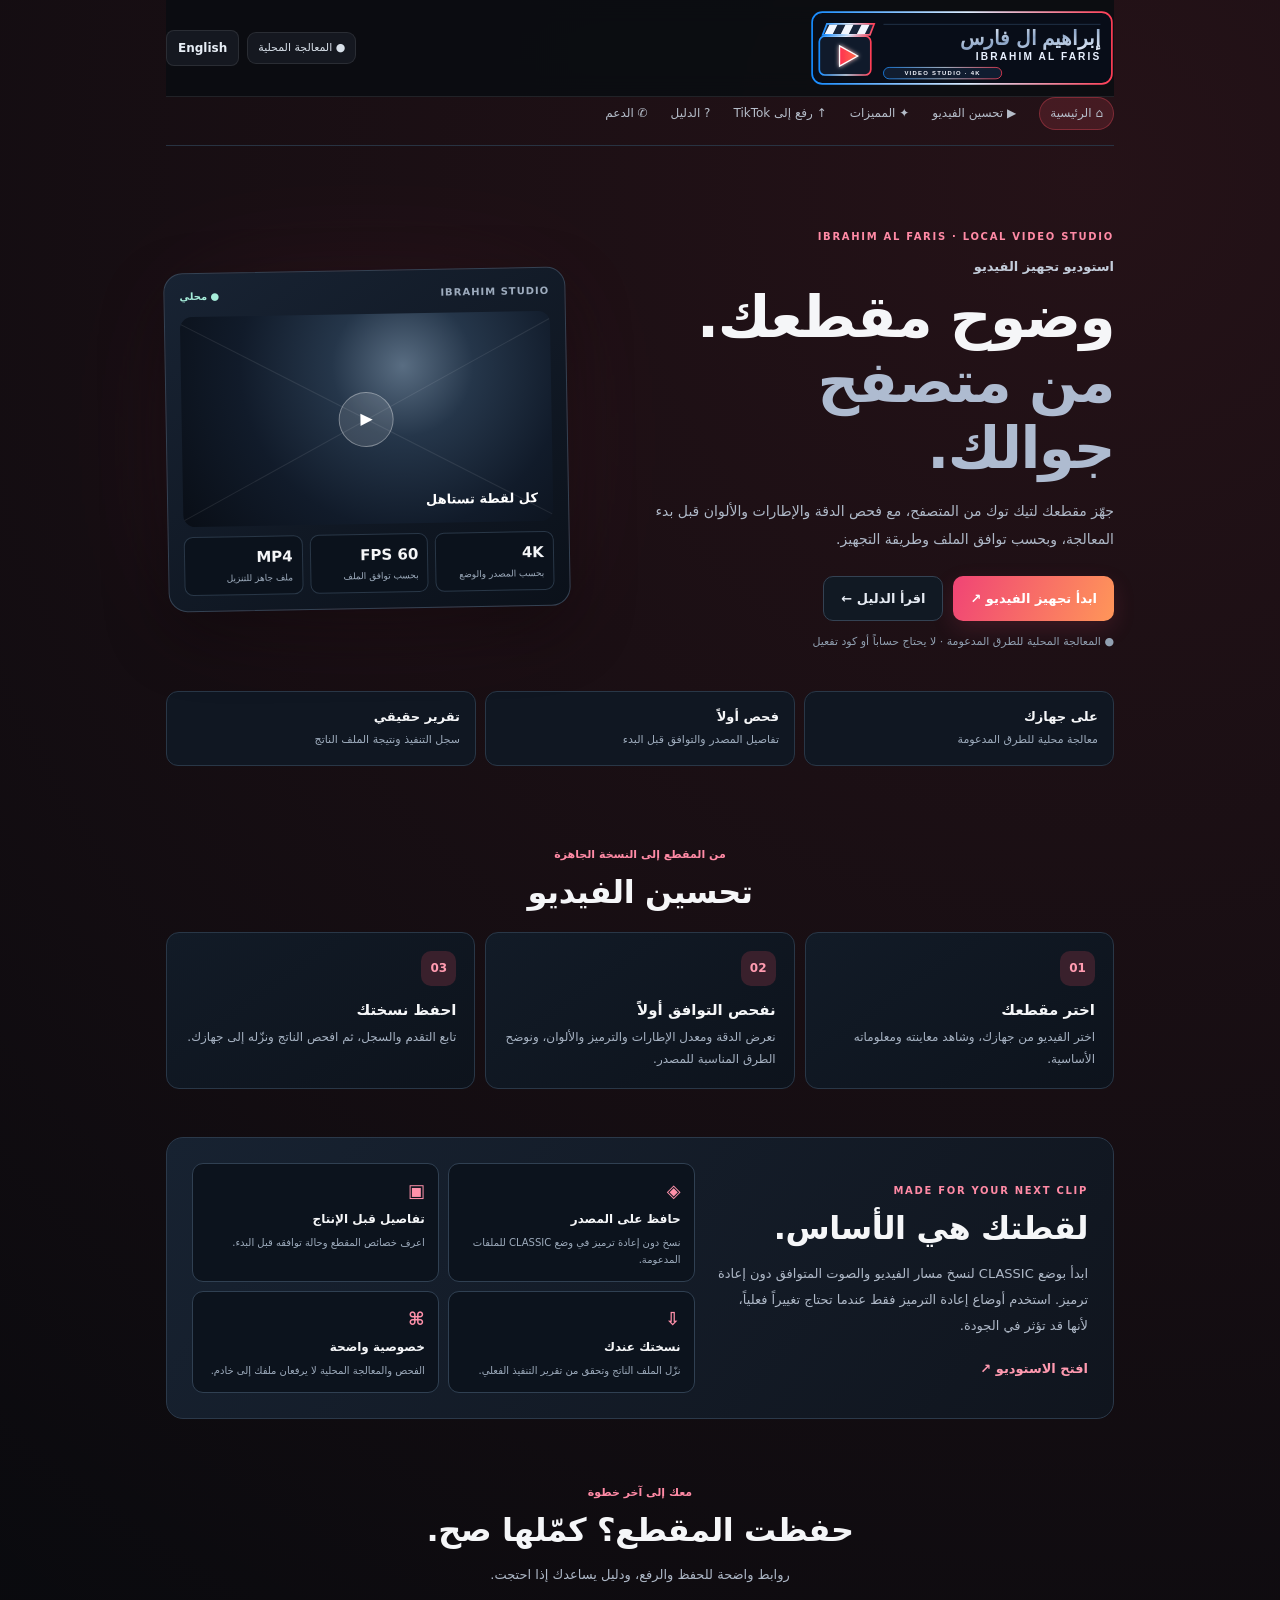
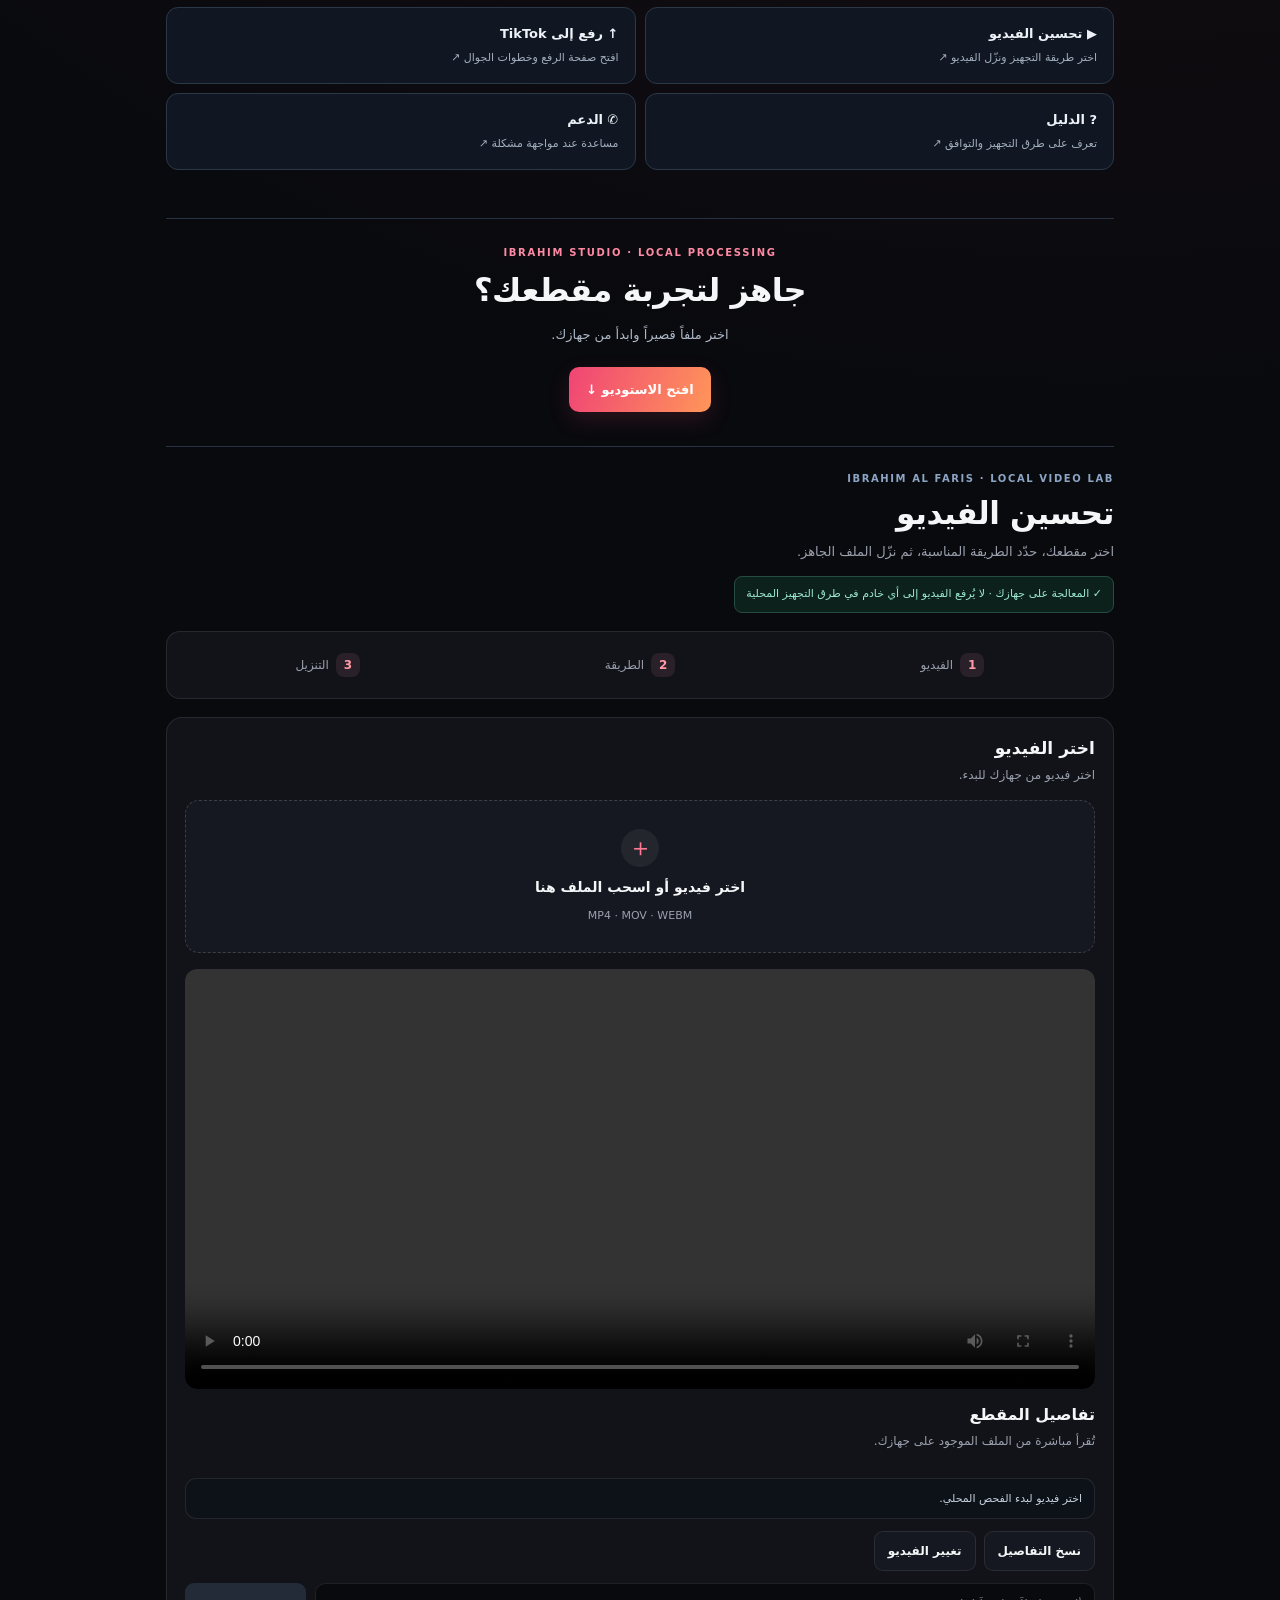
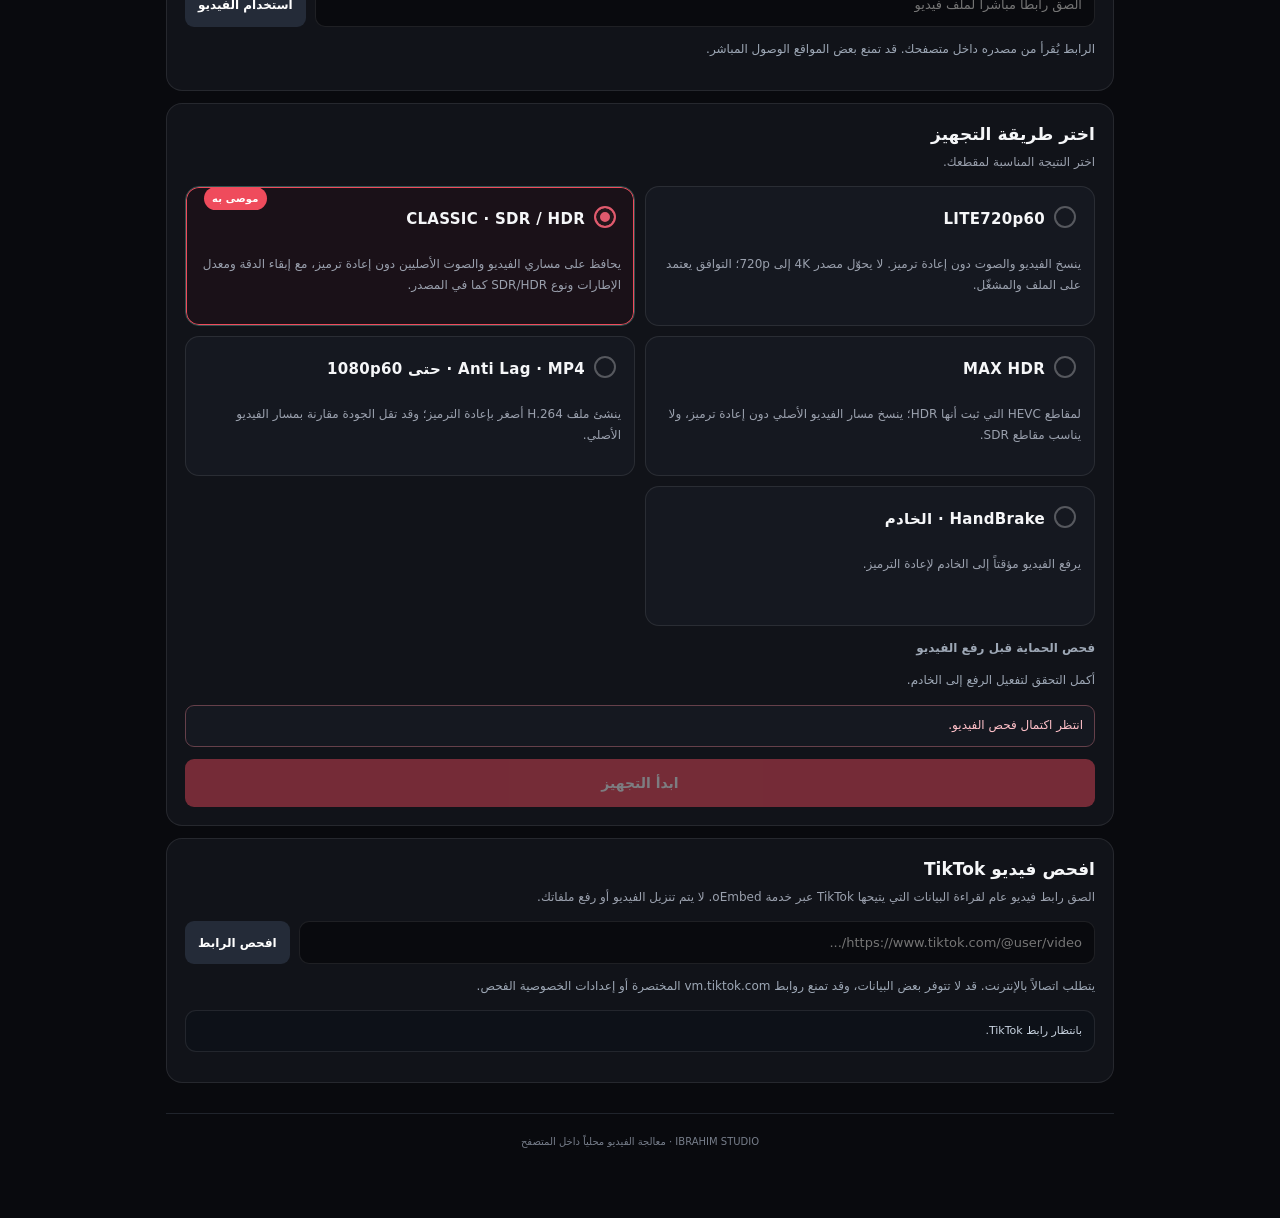
==== index.html @ 279c4f4a "Retry temporary HandBrake API disconnects" ====
<!doctype html>
<html lang="ar" dir="rtl">
<head>
<meta charset="utf-8"><meta name="viewport" content="width=device-width,initial-scale=1">
<meta name="theme-color" content="#080b12">
<link rel="manifest" href="./manifest.webmanifest">
<link rel="icon" type="image/svg+xml" href="./favicon.svg">
<title>IBRAHIM STUDIO — استوديو تجهيز الفيديو</title>
<style>
:root{color-scheme:dark;--bg:#08090d;--line:#20242c;--muted:#a0a4ae;--text:#f5f5f7;--radius:13px}
*{box-sizing:border-box}html{scroll-behavior:smooth;scroll-padding-top:15px}body{margin:0;background:var(--bg);color:var(--text);font-family:system-ui,-apple-system,"Segoe UI",Tahoma,Arial,sans-serif;min-height:100vh}
.wrap{max-width:1040px;margin:auto;padding:0 16px 56px}.top{display:flex;justify-content:space-between;align-items:center;gap:16px;padding:22px 0 17px;border-bottom:1px solid #20232a;margin-bottom:0}.brand{display:flex;align-items:center;gap:11px}.logo{width:39px;height:39px;border-radius:10px;background:linear-gradient(135deg,#ff3c68,#ff8b58);display:grid;place-items:center;color:white;font-weight:900;font-size:14px}.eyebrow{color:#ff708d;font-size:10px;letter-spacing:1.5px;font-weight:800}.brand h1{font-size:16px;margin:2px 0}.pill{border:1px solid #2a4944;background:#10201e;color:#9fe9d7;border-radius:999px;padding:7px 11px;font-size:11px}
nav{display:flex;gap:22px;align-items:center;overflow:auto;padding:14px 0 18px;white-space:nowrap;border-bottom:1px solid #171a20}nav a{color:#aeb2bb;text-decoration:none;font-size:12px}nav a:first-child{color:#ff7894}nav a:hover{color:#fff}
h2{font-size:clamp(25px,5vw,33px);margin:22px 0 7px}.intro{color:var(--muted);margin:0 0 18px;line-height:1.9;font-size:13px}.steps{display:grid;grid-template-columns:repeat(3,1fr);gap:8px;margin:18px 0 20px}.step{background:#101116;border:1px solid #242730;border-radius:9px;padding:11px;color:#c7c8ce;font-size:12px}.step b{display:inline-grid;place-items:center;width:22px;height:22px;border-radius:50%;background:#321b24;color:#ff8ba4;margin-left:7px}
.card{background:#101116;border:1px solid #242730;border-radius:var(--radius);padding:20px;margin:13px 0;box-shadow:0 9px 28px #0002}.card h3{font-size:18px;margin:0 0 7px}.sub{color:var(--muted);font-size:12px;line-height:1.9;margin:0 0 16px}
.drop{border:1px dashed #535866;border-radius:11px;padding:28px 14px;text-align:center;background:#0b0c11;cursor:pointer;transition:.2s}.drop:hover,.drop.drag{border-color:#ff6f91;background:#171016}.uploadIcon{font-size:28px;color:#ff7894}.drop strong{display:block;margin:8px}.drop small{color:var(--muted)}input[type=file]{display:none}
.urlrow{display:flex;gap:9px;margin-top:13px}.urlrow input,.field{min-width:0;flex:1;background:#090a0e;border:1px solid #30333c;border-radius:9px;padding:12px;color:white;font:inherit;outline:none}.urlrow input:focus,.field:focus{border-color:#ff7894}
button{font:inherit;cursor:pointer;border:0;border-radius:9px;padding:11px 16px;background:#252832;color:#fff;font-weight:700;transition:.15s}button:hover{filter:brightness(1.15)}button:disabled{opacity:.45;cursor:not-allowed}.primary{background:linear-gradient(110deg,#f43e70,#ff875c);color:#fff}.quiet{background:#1a1d25;border:1px solid #30333c}.danger{background:#49252e}.note{color:var(--muted);font-size:11px;margin-top:11px;line-height:1.8}
.preview{display:grid;grid-template-columns:minmax(0,1.1fr) minmax(0,.9fr);gap:16px;align-items:start;margin-top:17px}video{width:100%;max-height:370px;background:#030609;border-radius:10px;object-fit:contain}.meta{display:grid;grid-template-columns:1fr 1fr;gap:8px}.metric{background:#0a0b10;border:1px solid #252832;border-radius:9px;padding:10px}.metric span{display:block;color:var(--muted);font-size:10px}.metric b{display:block;font-size:13px;margin-top:5px;overflow-wrap:anywhere}
.modes{display:grid;grid-template-columns:1fr 1fr;gap:9px}.mode{position:relative;border:1px solid #292c35;border-radius:10px;padding:14px;background:#0b0c11;cursor:pointer;min-height:125px}.mode:has(input:checked){border-color:#f65b7f;background:#1b1118;box-shadow:inset 0 0 0 1px #f65b7f}.mode input{accent-color:#ff6687}.mode strong{display:block;margin:8px 0;font-size:14px}.mode small{color:#a6a8b1;line-height:1.8;display:block;font-size:11px}.tag{display:inline-block;color:#ff9cb1;background:#351923;border-radius:5px;padding:3px 7px;font-size:10px}
.actions{display:flex;gap:9px;flex-wrap:wrap;margin-top:16px}.progress{height:8px;border-radius:99px;background:#282b34;overflow:hidden;margin:13px 0}.bar{height:100%;width:0;background:linear-gradient(90deg,#f34e76,#ff9b54);transition:width .2s}.status{color:var(--muted);font-size:12px;line-height:1.8}.hidden{display:none!important}
.coverBox{display:grid;grid-template-columns:1fr 1fr;gap:14px;align-items:center}.coverBox canvas{width:100%;border-radius:10px;background:#05080d}.range{width:100%;accent-color:#ff7894}
.guide{display:grid;grid-template-columns:1fr 1fr;gap:9px}.guide article{background:#0b0c11;border:1px solid #252832;border-radius:9px;padding:13px}.guide b{display:block;margin-bottom:7px;font-size:13px}.guide p{color:var(--muted);font-size:11px;line-height:1.8;margin:0}
footer{text-align:center;color:#727680;font-size:11px;margin-top:27px;padding:18px 0;border-top:1px solid #20232a}
@media(max-width:680px){.wrap{padding:0 11px 40px}.top{padding-top:14px}.card{padding:15px}.preview{grid-template-columns:1fr}.modes{grid-template-columns:1fr}.urlrow{flex-direction:column}.coverBox,.guide{grid-template-columns:1fr}.steps{gap:6px}.step{padding:9px 5px;font-size:10px;text-align:center}.step b{margin:0 0 5px}.pill{font-size:10px;padding:7px 9px}nav{gap:18px}}
*{box-sizing:border-box}html{scroll-behavior:smooth}body{margin:0;background:var(--bg);color:var(--text);font-family:system-ui,-apple-system,"Segoe UI",Tahoma,Arial,sans-serif;min-height:100vh}
.wrap{max-width:1120px;margin:auto;padding:0 18px 60px}.top{display:flex;justify-content:space-between;align-items:center;gap:16px;padding:20px 0 14px;border-bottom:1px solid #20242c;margin-bottom:18px}.brand{display:flex;align-items:center;gap:11px}.logo{width:42px;height:42px;border-radius:12px;background:linear-gradient(135deg,#ff4772,#ff9b54);display:grid;place-items:center;color:white;font-weight:900;font-size:17px}.eyebrow{color:#ff7894;font-size:10px;letter-spacing:1.7px;font-weight:800}.brand h1{font-size:17px;margin:2px 0}.pill{border:1px solid #31514f;background:#102321;color:#a5f4e8;border-radius:999px;padding:8px 12px;font-size:12px}
nav{display:flex;gap:19px;align-items:center;overflow:auto;padding:0 0 18px;white-space:nowrap}nav a{color:#b2b8c3;text-decoration:none;font-size:12px}nav a:first-child{color:#ff7995}nav a:hover{color:#fff}
h2{font-size:clamp(26px,5vw,36px);margin:0 0 8px}.intro{color:var(--muted);margin:0 0 22px;line-height:1.85;font-size:14px}.steps{display:grid;grid-template-columns:repeat(3,1fr);gap:9px;margin:20px 0}.step{background:#10141b;border:1px solid var(--line);border-radius:12px;padding:12px;color:#c3c8d1;font-size:13px}.step b{display:inline-grid;place-items:center;width:23px;height:23px;border-radius:7px;background:#47202e;color:#ff8ba4;margin-left:7px}
.card{background:linear-gradient(155deg,#121720,#0d1118);border:1px solid #252c38;border-radius:var(--radius);padding:22px;margin:14px 0;box-shadow:0 12px 35px #0003}.card h3{font-size:19px;margin:0 0 7px}.sub{color:var(--muted);font-size:13px;line-height:1.8;margin:0 0 17px}
.drop{border:1.5px dashed #495365;border-radius:14px;padding:30px 16px;text-align:center;background:#0a0e14;cursor:pointer;transition:.2s}.drop:hover,.drop.drag{border-color:#ff6f91;background:#1c1119}.uploadIcon{font-size:30px;color:#ff7894}.drop strong{display:block;margin:8px}.drop small{color:var(--muted)}input[type=file]{display:none}
.urlrow{display:flex;gap:9px;margin-top:14px}.urlrow input,.field{min-width:0;flex:1;background:#080b10;border:1px solid #303744;border-radius:11px;padding:13px;color:white;font:inherit;outline:none}.urlrow input:focus,.field:focus{border-color:#ff7894}
button{font:inherit;cursor:pointer;border:0;border-radius:11px;padding:12px 17px;background:#242b38;color:#fff;font-weight:700;transition:.15s}button:hover{filter:brightness(1.15)}button:disabled{opacity:.45;cursor:not-allowed}.primary{background:linear-gradient(110deg,#fa4773,#ff9659);color:#fff}.quiet{background:#1a202b;border:1px solid #303846}.danger{background:#49252e}.note{color:var(--muted);font-size:12px;margin-top:12px;line-height:1.8}
.preview{display:grid;grid-template-columns:minmax(0,1.1fr) minmax(0,.9fr);gap:17px;align-items:start;margin-top:18px}video{width:100%;max-height:380px;background:#030609;border-radius:12px;object-fit:contain}.meta{display:grid;grid-template-columns:1fr 1fr;gap:9px}.metric{background:#0a0e14;border:1px solid #252d39;border-radius:11px;padding:11px}.metric span{display:block;color:var(--muted);font-size:11px}.metric b{display:block;font-size:14px;margin-top:5px;overflow-wrap:anywhere}
.modes{display:grid;grid-template-columns:1fr 1fr;gap:10px}.mode{position:relative;border:1px solid #2b323e;border-radius:13px;padding:16px;background:#0b0f15;cursor:pointer;min-height:132px}.mode:has(input:checked){border-color:#ff6687;background:#20131b;box-shadow:inset 0 0 0 1px #ff6687}.mode input{accent-color:#ff6687}.mode strong{display:block;margin:8px 0}.mode small{color:var(--muted);line-height:1.7;display:block}.tag{display:inline-block;color:#ff9cb1;background:#3b1c29;border-radius:6px;padding:3px 7px;font-size:10px}
.actions{display:flex;gap:10px;flex-wrap:wrap;margin-top:18px}.progress{height:9px;border-radius:99px;background:#252b36;overflow:hidden;margin:14px 0}.bar{height:100%;width:0;background:linear-gradient(90deg,#f34e76,#ff9b54);transition:width .2s}.status{color:var(--muted);font-size:13px;line-height:1.7}.hidden{display:none!important}
.processIssue{margin-top:12px;padding:12px;border:1px solid #65404a;border-radius:10px;background:#171016;color:#ffd7df;font-size:12px;line-height:1.8}.processIssue.cancelled{border-color:#455365;background:#101722;color:#d4deeb}.processIssue pre{direction:ltr;text-align:left;white-space:pre-wrap;overflow-wrap:anywhere;max-height:260px;overflow:auto;background:#080b10;color:#d7e0ec;border:1px solid #303744;border-radius:8px;padding:10px;font:11px/1.6 ui-monospace,monospace}
.coverBox{display:grid;grid-template-columns:1fr 1fr;gap:15px;align-items:center}.coverBox canvas{width:100%;border-radius:12px;background:#05080d}.range{width:100%;accent-color:#ff7894}
.guide{display:grid;grid-template-columns:1fr 1fr;gap:10px}.guide article{background:#0b0f15;border:1px solid #252d39;border-radius:12px;padding:14px}.guide b{display:block;margin-bottom:7px}.guide p{color:var(--muted);font-size:12px;line-height:1.7;margin:0}
footer{text-align:center;color:#687180;font-size:12px;margin-top:30px}
@media(max-width:680px){.wrap{padding:0 12px 42px}.top{padding-top:15px}.card{padding:17px}.preview{grid-template-columns:1fr}.modes{grid-template-columns:1fr}.urlrow{flex-direction:column}.coverBox,.guide{grid-template-columns:1fr}.steps{gap:6px}.step{padding:9px 6px;font-size:11px;text-align:center}.step b{margin:0 0 5px}.pill{font-size:10px;padding:7px 9px}}


/* تقرير فحص الملف الحقيقي */
.scanState{margin:12px 0;padding:11px 13px;border:1px solid #2b3543;border-radius:10px;background:#0b1119;color:#c7d2df;font-size:12px;line-height:1.8}
#tiktokInspectResult .tiktokPreview{grid-column:1/-1;display:flex;gap:12px;align-items:flex-start}#tiktokInspectResult img{width:112px;max-width:32%;border-radius:9px;object-fit:cover}#tiktokInspectResult a{color:#ff9bb2;overflow-wrap:anywhere}
.scanSummary{display:grid;grid-template-columns:repeat(2,minmax(0,1fr));gap:8px;margin:12px 0}
.scanChip{background:#0a0e14;border:1px solid #27303c;border-radius:10px;padding:10px;min-width:0}
.scanChip span{display:block;color:var(--muted);font-size:10px}.scanChip b{display:block;margin-top:4px;font-size:13px;overflow-wrap:anywhere}
.scanReport{margin-top:12px;border-top:1px solid #252d39;padding-top:10px}
.scanReport details{background:#0b0f15;border:1px solid #252d39;border-radius:10px;margin:8px 0;overflow:hidden}
.scanReport summary{padding:12px;cursor:pointer;font-size:13px;font-weight:750;list-style:none}
.scanReport summary::-webkit-details-marker{display:none}.scanReport summary:after{content:"＋";float:left;color:#ff8ba4}.scanReport details[open] summary:after{content:"−"}
.scanGrid{display:grid;grid-template-columns:1fr 1fr;gap:7px;padding:0 10px 10px}
.scanItem{background:#111722;border-radius:7px;padding:8px;min-width:0}
.scanItem span{display:block;color:#9da8b7;font-size:10px}.scanItem b{display:block;font-size:12px;margin-top:4px;overflow-wrap:anywhere}
.scanTrack{margin:8px 10px 10px;padding:10px;border:1px solid #293342;border-radius:8px}
.modeHint{margin-top:12px;padding:10px 12px;border-radius:9px;background:#111722;color:#c7d2df;font-size:12px;line-height:1.8}
@media(max-width:600px){.scanGrid{grid-template-columns:1fr 1fr}.scanSummary{grid-template-columns:1fr 1fr}}


.deviceReport{margin:14px 0;background:#0c1119;border:1px solid #293342;border-radius:12px;padding:14px}
.deviceReport h3{font-size:15px;margin:0 0 5px}.deviceReport .sub{margin-bottom:12px}
.deviceRows{display:grid;grid-template-columns:1fr 1fr;gap:8px}
.deviceRow{background:#111925;border:1px solid #263242;border-radius:9px;padding:10px;min-width:0}
.deviceRow span{display:block;color:#9da8b7;font-size:10px}.deviceRow b{display:block;margin-top:5px;font-size:12px;overflow-wrap:anywhere}
.deviceStatus{font-size:12px;line-height:1.8;margin:10px 0;color:#cbd5e1}
.deviceActions{display:flex;gap:8px;flex-wrap:wrap;margin-top:10px}
@media(max-width:600px){.deviceRows{grid-template-columns:1fr 1fr}}

/* واجهة مبسطة على نمط Wudooh */
#guide,#support{display:none!important}
#videoInfo{display:block!important;margin-top:16px}.videoDetails{display:grid;grid-template-columns:1fr 1fr;gap:9px;margin-top:13px}.videoDetails .metric{min-width:0}.videoActions{display:flex;gap:9px;flex-wrap:wrap;margin-top:12px}.fileName{overflow-wrap:anywhere}
@media(max-width:600px){.videoDetails{grid-template-columns:1fr 1fr}}
.wrap{max-width:850px}.top{margin-bottom:12px}.steps{margin:14px 0 18px}.card{padding:18px;margin:12px 0}.mode{min-height:105px;padding:13px}.modes{grid-template-columns:1fr 1fr}.intro{margin-bottom:14px}.drop{padding:26px 12px}.actions{margin-top:14px}
@media(max-width:600px){.modes{grid-template-columns:1fr}.mode{min-height:unset}}

/* تحسينات واجهة الجوال فقط — دون تغيير مسار المعالجة */
.deviceKeyIndicators{display:grid;grid-template-columns:repeat(3,minmax(0,1fr));gap:8px;margin:10px 0 2px}.deviceKey{min-width:0;padding:10px;border:1px solid #293746;border-radius:10px;background:#111925}.deviceKey span{display:block;color:#9da8b7;font-size:11px}.deviceKey b{display:block;margin-top:5px;font-size:12px;overflow-wrap:anywhere}.deviceKey .good{color:#9fe9d7}.deviceKey .warn{color:#ffc0c8}.deviceDetails{margin-top:10px;border-top:1px solid #293342;padding-top:9px}.deviceDetails summary{color:#cbd5e1;font-size:12px;cursor:pointer;padding:5px 0}.deviceDetails[open] summary{margin-bottom:9px}.deviceDetails .deviceRows{margin-top:8px}.steps{margin:10px 0 12px;gap:7px}.step{padding:8px 7px;font-size:12px}.card{padding:15px;margin:10px 0}.card h3{margin-top:0;margin-bottom:7px;font-size:16px}.card .sub{margin-top:0;margin-bottom:12px}.drop{padding:25px 14px;min-height:126px;display:flex;flex-direction:column;align-items:center;justify-content:center;gap:6px}.drop strong{font-size:14px}.drop small{font-size:11px;color:#9da8b7}.preview{display:block;width:100%;max-height: min(56vh,440px);object-fit:contain;background:#05070b;border-radius:12px;margin:10px auto}.videoDetails{gap:7px!important;margin-top:10px!important}.videoDetails .metric{padding:9px!important}.mode{padding:13px!important;border-radius:12px}.mode strong{display:block;line-height:1.5}.mode small{display:block;line-height:1.65;margin-top:5px}.actions{gap:8px;margin-top:13px}.actions button{min-height:44px}.progress{height:10px;margin:12px 0}.status{font-size:13px;line-height:1.7}.processIssue{margin-top:12px}.processIssue pre{max-height:220px;overflow:auto;white-space:pre-wrap;overflow-wrap:anywhere;word-break:break-word;font-size:11px;line-height:1.55}.deviceStatus{margin:8px 0 10px}@media(max-width:600px){.wrap{padding-left:12px;padding-right:12px}.steps{margin:8px 0 10px}.step{font-size:11px;padding:7px 5px}.card{padding:14px;margin:9px 0}.deviceKeyIndicators{gap:6px}.deviceKey{padding:8px 7px}.deviceKey span{font-size:10px}.deviceKey b{font-size:11px}.deviceRows{grid-template-columns:1fr 1fr;gap:7px}.deviceRow{padding:8px}.drop{min-height:116px;padding:21px 10px}.videoDetails{grid-template-columns:1fr 1fr;gap:7px!important}.videoActions button,.deviceActions button{flex:1 1 auto;min-height:42px}.actions{display:flex}.actions #start{flex:1 1 100%}.actions #cancel{flex:1 1 100%}.modes{gap:9px}.mode{min-height:unset}.processIssue{padding:11px}.processIssue .actions button{width:100%}}@media(min-width:601px){.deviceKeyIndicators{max-width:620px}}

/* UI-only refinement — no processing, FFmpeg, codec, engine, or report logic changes */
:root{
 --ui-surface:#101720;--ui-surface-2:#0b1119;--ui-border:#283443;
 --ui-accent:#ff6687;--ui-accent-soft:#351b28;--ui-muted:#a8b3c2;
}
body{background:radial-gradient(ellipse at 50% -18%,#172231 0, #080c12 48%,#07090e 100%);line-height:1.55}
.wrap{max-width:900px;padding-left:clamp(12px,3vw,22px);padding-right:clamp(12px,3vw,22px)}
.top{padding:17px 0 15px;border-color:#26303c}
.logo{box-shadow:0 5px 18px #ff477226}
.brandLogo{display:block;width:min(360px,48vw);height:auto;max-height:76px;object-fit:contain;object-position:right center}
.srOnly{position:absolute;width:1px;height:1px;padding:0;margin:-1px;overflow:hidden;clip:rect(0,0,0,0);white-space:nowrap;border:0}
.brand h1{letter-spacing:.1px}
.pill{white-space:nowrap}
h2{letter-spacing:-.5px;line-height:1.2;margin-top:18px}
.intro{max-width:650px;color:#b0bac8}
.steps{gap:10px}
.step{border-radius:12px;background:linear-gradient(145deg,#141d29,#0e141d);border-color:#2b3746;display:flex;align-items:center;min-height:48px}
.step b{flex:0 0 24px;margin-left:9px}
.card{background:linear-gradient(155deg,rgba(19,28,40,.97),rgba(11,16,24,.98));border-color:#293646;border-radius:15px;padding:clamp(15px,2.5vw,21px);box-shadow:0 12px 34px #0003}
.card h3{font-size:17px;letter-spacing:.05px}
.card .sub{color:var(--ui-muted)}
.drop{border-color:#526174;background:linear-gradient(145deg,#0c131d,#0a0e15);border-radius:13px}
.drop:hover,.drop.drag{border-color:var(--ui-accent);box-shadow:0 0 0 3px #ff668718}
.videoDetails .metric,.metric{background:#0b121b;border-color:#2a3645;border-radius:10px}
.videoDetails .metric b{font-size:13px}
.mode{background:linear-gradient(150deg,#0d141e,#0a0f16);border-color:#2b3746;border-radius:13px;transition:border-color .16s,background .16s,transform .16s}
.mode:hover{border-color:#596b80}
.mode:has(input:checked){background:linear-gradient(145deg,#241521,#15121a);border-color:#ff6687;box-shadow:inset 0 0 0 1px #ff6687,0 8px 22px #ff668710}
.mode strong{font-size:14px}
.mode small{color:#aeb9c8}
.tag{font-weight:750;letter-spacing:.15px}
button{border-radius:10px;min-height:42px}
.primary{box-shadow:0 6px 18px #f34e7626}
.quiet{border-color:#344253}
.actions{align-items:center}
.progress{height:10px;background:#252f3d;border:1px solid #303b49}
.bar{background:linear-gradient(90deg,#f34e76,#ff9b54)}
.status{padding:2px 1px;color:#c5d0de}
.scanState{background:#0d1621;border-color:#2d3c4d;border-radius:11px}
.scanChip,.scanItem,.deviceRow,.deviceKey{background:#0d1520;border-color:#2a3747;border-radius:10px}
.scanChip b,.scanItem b,.deviceRow b{line-height:1.55}
.scanReport details,.deviceDetails{border-color:#2b3949;border-radius:11px}
.scanReport summary,.deviceDetails summary{padding:13px;color:#e2e8f0}
.processIssue{border-radius:12px;padding:14px}
.processIssue pre{max-height:300px;border-color:#344254;border-radius:10px}
#result{border-color:#3b4657}
#result h4{margin:18px 0 10px;font-size:14px}
#engineReport{gap:9px}
#result .actions{margin-top:16px}
#download{display:inline-flex;text-decoration:none}
footer{padding:18px 0;color:#778394}
:focus-visible{outline:2px solid #ff8aa4;outline-offset:3px}
@media(max-width:600px){
 .wrap{padding-left:11px;padding-right:11px}
 .top{gap:9px}
 .brand{gap:9px}
 .brand h1{font-size:15px}
 .logo{width:39px;height:39px}
 .steps{gap:6px}
 .step{justify-content:center;min-height:47px;font-size:11px}
 .step b{margin-left:0}
 .card{border-radius:13px;padding:14px}
 .modes{grid-template-columns:1fr}
 .mode{padding:13px!important}
 .videoDetails{gap:7px!important}
 .videoDetails .metric{padding:9px!important}
 .deviceKeyIndicators{gap:6px}
 .deviceKey{padding:9px 7px}
 #engineReport{grid-template-columns:1fr 1fr}
 .processIssue pre{max-height:240px}
}
@media(min-width:601px){
 .modes{grid-template-columns:1fr 1fr}
 #engineReport{grid-template-columns:repeat(2,minmax(0,1fr))}
}


/* واجهة مبسطة ومنظمة — تغييرات عرض فقط */
:root{
  --bg:#090b10;
  --line:#252b36;
  --muted:#9da7b5;
  --text:#f4f6fa;
  --radius:14px;
}
body{background:radial-gradient(ellipse at 50% -18%,#1b2432 0%,#090b10 55%);color:var(--text)}
.wrap{max-width:780px;padding:0 16px 48px}
.top{padding:17px 0 13px;margin-bottom:16px;border-bottom:1px solid #252b36}
.logo{width:40px;height:40px;border-radius:12px}
.brand h1{font-size:16px;font-weight:750}
.pill{font-size:11px;padding:7px 10px}
h2{font-size:clamp(25px,5vw,32px);margin:2px 0 6px;letter-spacing:-.4px}
.intro{font-size:13px;margin-bottom:14px;color:#aeb7c4}
.steps{display:flex;gap:7px;margin:12px 0 15px}
.step{flex:1;text-align:center;border-radius:9px;padding:8px 7px;background:#111722;border-color:#252e3b;font-size:11px;color:#d0d7e2}
.step b{width:20px;height:20px;border-radius:7px;background:#38202b;color:#ff9bb0;margin-left:5px}
.card{margin:10px 0;padding:17px;background:#10151e;border:1px solid #252e3b;border-radius:14px;box-shadow:0 8px 24px #0002}
.card h3{font-size:16px;margin-bottom:6px}
.sub{font-size:12px;line-height:1.75;margin-bottom:12px;color:#a5afbd}
.drop{min-height:132px;padding:24px 14px;border:1.5px dashed #566276;border-radius:12px;background:#0b1018}
.drop:hover,.drop.drag{border-color:#ff7894;background:#17131b}
.uploadIcon{font-size:27px}
.drop strong{font-size:14px;margin:6px 0}
.drop small{font-size:11px;color:#9da8b7}
.preview{max-height: min(58vh,430px);border-radius:12px;background:#05070b}
.videoDetails,.meta{gap:7px}
.metric{padding:10px;background:#0b111a;border-color:#273140;border-radius:10px}
.metric span{font-size:10px;color:#9da8b7}
.metric b{font-size:13px}
.videoActions{gap:8px}
.videoActions button,.deviceActions button{min-height:40px;padding:9px 13px}
.modes{gap:8px}
.mode{min-height:112px;padding:13px;background:#0b111a;border-color:#293342;border-radius:11px}
.mode:has(input:checked){background:#1b141d;border-color:#ff718f;box-shadow:inset 0 0 0 1px #ff718f}
.mode strong{font-size:13px;margin:7px 0 5px}
.mode small{font-size:11px;line-height:1.65;color:#aab4c2}
.tag{font-size:9px;padding:3px 6px}
.modeHint{margin-top:10px;padding:10px 11px;background:#0d141e;border-color:#273342;font-size:11px}
.actions{gap:8px;margin-top:12px}
.actions button{min-height:43px;padding:10px 15px}
.actions #start{min-width:150px}
.primary{background:linear-gradient(110deg,#f04b76,#fa865d)}
.quiet{background:#171e29;border-color:#303b4b}
.danger{background:#43232c}
.progress{height:9px;background:#252e3b}
.bar{background:linear-gradient(90deg,#f04b76,#fa9a62)}
.status{font-size:12px}
.scanState{padding:10px 12px;background:#0c141e;border-color:#293747;font-size:11px}
.scanChip,.scanItem{background:#0d141e;border-color:#293747}
.scanChip{padding:9px}
.scanChip span,.scanItem span{font-size:10px;color:#9da8b7}
.scanChip b,.scanItem b{font-size:12px}
.scanReport details{background:#0b111a;border-color:#293747}
.scanReport summary{font-size:12px;padding:10px 12px}
.deviceReport{padding:13px;margin:10px 0;background:#0e141d;border-color:#263241}
.deviceReport h3{font-size:14px}
.deviceReport .sub{font-size:11px;margin-bottom:8px}
.deviceKeyIndicators{gap:6px}
.deviceKey{padding:8px;background:#111a26;border-color:#293747}
.deviceKey span{font-size:10px}
.deviceKey b{font-size:11px}
.deviceDetails summary{font-size:11px}
.deviceRow{padding:8px;background:#111a26}
.deviceRow span{font-size:10px}
.deviceRow b{font-size:11px}
.processIssue{border-radius:11px}
#result{border-color:#3b4657}
#result h4{font-size:14px;margin:14px 0 8px}
#engineReport{gap:7px}
footer{font-size:10px;color:#778293;padding-top:15px}
@media(max-width:600px){
 .wrap{padding-left:12px;padding-right:12px}
 .top{padding-top:13px}
 .card{padding:14px;margin:9px 0}
 .steps{gap:5px;margin:9px 0 11px}
 .step{font-size:10px;padding:7px 4px}
 .step b{margin-left:0;margin-bottom:3px}
 .modes{grid-template-columns:1fr 1fr;gap:7px}
 .mode{min-height:118px;padding:10px}
 .mode strong{font-size:12px}
 .mode small{font-size:10px}
 .videoDetails{grid-template-columns:1fr 1fr}
 .deviceKeyIndicators{grid-template-columns:repeat(3,minmax(0,1fr))}
 .deviceKey{padding:7px 5px}
 .deviceKey span{font-size:9px}
 .deviceKey b{font-size:10px}
 .actions #start,.actions #cancel{flex:1 1 100%}
 .videoActions button,.deviceActions button{flex:1}
}
@media(max-width:360px){
 .modes{grid-template-columns:1fr}
 .pill{max-width:125px;white-space:nowrap}
}


/* Wudooh-style studio layout: presentation only */
#deviceCheck,nav,#guide,#support{display:none!important}
.urlrow{display:flex!important;gap:9px;margin-top:14px}
.urlrow input{min-width:0;flex:1;background:#080b10;border:1px solid #303744;border-radius:10px;padding:12px;color:#fff;font:inherit}
.urlrow button{white-space:nowrap}
.coverCard{margin-top:12px}
.coverChoices{margin-top:8px}
#thumbPanel{margin-top:14px}
#thumbPanel.hidden{display:none!important}
.coverBox{grid-template-columns:minmax(0,1fr) minmax(0,1fr);gap:14px}
.coverBox canvas{width:100%;max-height:260px;object-fit:contain}
.coverBox .actions{display:grid;grid-template-columns:1fr 1fr}
.coverBox #saveCover{grid-column:1/-1}
#modeHint{font-size:12px;padding:9px 11px;border-radius:9px}
@media(max-width:600px){
 .urlrow{flex-direction:column}
 .coverBox{grid-template-columns:1fr}
 .coverBox canvas{max-height:220px}
 .coverBox .actions{grid-template-columns:1fr 1fr}
}


/* Bilingual interface control — presentation only */
.topControls{display:flex;align-items:center;gap:8px}.languageToggle{min-height:38px;padding:8px 12px;border:1px solid #344253;border-radius:10px;background:#111925;color:#e7edf5;font-size:12px;font-weight:750}.languageToggle:focus-visible{outline:2px solid #ff7894;outline-offset:3px}@media(max-width:520px){.top{align-items:flex-start}.topControls{flex-direction:column;align-items:flex-end;gap:6px}.languageToggle{min-height:34px;padding:6px 10px}}
/* Mode cards: match the supplied selection-card design; presentation only. */
.modes{display:grid;grid-template-columns:repeat(2,minmax(0,1fr));gap:14px;align-items:stretch}
.mode{position:relative;display:flex;flex-direction:column;gap:10px;min-height:156px;padding:20px 18px 18px;border:1px solid rgba(255,255,255,.09);border-radius:16px;background:#12141a;cursor:pointer;text-align:start;transition:border-color .2s ease,background-color .2s ease,box-shadow .2s ease;order:0}
.mode:nth-child(2){order:1}
.mode:nth-child(1){order:2}
.mode:nth-child(4){order:3}
.mode:nth-child(3){order:4}
.mode:has(input:checked){background:#24161b;border-color:#e05a6d;box-shadow:inset 0 0 0 1px #e05a6d}
.mode:hover{border-color:rgba(255,255,255,.22)}
.mode input{position:absolute;opacity:0;pointer-events:none;width:1px;height:1px}
.mode:focus-within{outline:2px solid #e05a6d;outline-offset:3px}
.mode::after{content:"";position:absolute;inset-inline-start:18px;top:19px;width:18px;height:18px;border:2px solid rgba(255,255,255,.28);border-radius:50%;display:grid;place-items:center}
.mode:has(input:checked)::after{border-color:#e05a6d;background:#e05a6d;box-shadow:inset 0 0 0 4px #24161b}
.mode .tag{position:absolute;top:-10px;inset-inline-end:18px;display:inline-block;color:#fff;background:#e05a6d;border-radius:999px;padding:3px 10px;font-size:10px;font-weight:700}
.mode strong{display:block;margin:8px 0 0;padding-inline-start:36px;font-size:16px;font-weight:800;letter-spacing:.02em;line-height:1.4}
.mode small{display:block;color:#a6a8b1;line-height:1.65;font-size:12px;padding-inline-end:2px}

@media(max-width:680px){.modes{grid-template-columns:1fr;gap:13px}.mode{min-height:132px}}



/* Wudooh Local Lab visual refresh — keeps the existing real processing controls and handlers */
:root{
 --lab-bg:#090a0e;--lab-surface:#111319;--lab-card:#151820;--lab-hover:#1a1e28;
 --lab-selected:#26151a;--lab-border:rgba(255,255,255,.09);--lab-border-strong:rgba(255,255,255,.17);
 --lab-accent:#ef4b5c;--lab-accent-soft:rgba(239,75,92,.16);--lab-muted:#9aa0ad;--lab-ok:#2ecc71;
}
html{scroll-padding-top:82px}
body{background:radial-gradient(circle at 85% 4%,rgba(239,75,92,.12),transparent 42%),var(--lab-bg);color:#f5f6f8;line-height:1.5}
.wrap{max-width:980px;padding:0 16px 48px}
.top{position:sticky;top:0;z-index:20;background:rgba(11,13,18,.94);backdrop-filter:blur(12px);border-bottom:1px solid var(--lab-border);padding:10px 0;margin:0;gap:12px}
.logo{width:auto;height:auto;min-width:0;padding:5px 11px;border-radius:7px;background:var(--lab-accent);font-size:14px;box-shadow:none}
.eyebrow{font-size:10px;letter-spacing:1.2px}
.brand h1{font-size:15px}
.topControls{gap:8px}
.pill{border:1px solid var(--lab-border);background:var(--lab-card);color:#d8e0e9;border-radius:9px;padding:7px 10px}
.languageToggle{background:var(--lab-card);border:1px solid var(--lab-border);border-radius:8px;padding:7px 11px;min-height:36px;font-size:12px}
nav{display:flex!important;gap:13px;align-items:center;overflow-x:auto;padding:10px 0 12px;margin:0 0 16px;border-bottom:1px solid var(--lab-border);white-space:nowrap}
nav a{font-size:12px;color:var(--lab-muted)}
nav a:first-child{color:#fff;background:var(--lab-accent-soft);border:1px solid rgba(239,75,92,.35);padding:5px 10px;border-radius:999px}
h2{font-size:clamp(25px,4vw,31px);font-weight:800;line-height:1.25;margin:16px 0 5px}
.intro{font-size:13px;color:var(--lab-muted);margin:0 0 16px}
.steps{display:grid;grid-template-columns:repeat(3,minmax(0,1fr));gap:9px;background:var(--lab-surface);border:1px solid var(--lab-border);border-radius:14px;padding:9px;margin:14px 0 18px}
.step{display:flex;align-items:center;justify-content:center;gap:7px;background:transparent;border:1px solid transparent;border-radius:10px;padding:8px;color:var(--lab-muted);font-size:12px}
.step b{width:24px;height:24px;flex:0 0 24px;margin:0;border-radius:8px;background:#29202a;color:#ff9aa6}
.card{background:var(--lab-surface);border:1px solid var(--lab-border);border-radius:16px;padding:18px;margin:12px 0;box-shadow:none}
.card h3{font-size:17px;font-weight:800;margin:0 0 4px}
.card .sub{font-size:12px;color:var(--lab-muted);margin:0 0 14px;line-height:1.7}
.drop{border:1.5px dashed var(--lab-border-strong);border-radius:14px;background:var(--lab-card);padding:28px 16px;min-height:132px}
.drop:hover,.drop.drag{border-color:var(--lab-accent);background:var(--lab-hover);box-shadow:none}
.uploadIcon{width:38px;height:38px;display:grid;place-items:center;border-radius:50%;background:#ffffff0f;font-size:25px}
.drop strong{font-size:14px;margin:4px}
.drop small{font-size:11px;color:var(--lab-muted)}
.urlrow{display:flex;gap:9px;margin-top:12px}
.urlrow input,.field{background:var(--lab-bg);border:1px solid var(--lab-border);border-radius:10px;padding:11px 12px;font-size:13px}
button{border-radius:9px;min-height:39px;padding:9px 13px;font-size:12px}
button.primary,.primary{background:var(--lab-accent);box-shadow:none}
button.quiet,.quiet{background:var(--lab-card);border:1px solid var(--lab-border);color:#f5f6f8}
.preview{border-radius:12px;background:#05070b;max-height:420px}
.videoDetails{gap:9px;margin-top:12px}
.videoDetails .metric,.metric{background:var(--lab-card);border:1px solid var(--lab-border);border-radius:11px;padding:11px}
.videoDetails .metric span,.metric span{color:var(--lab-muted)}
.scanState{background:#0d1118;border:1px solid var(--lab-border);border-radius:11px}
.scanChip,.scanItem,.deviceRow,.deviceKey{background:var(--lab-card);border-color:var(--lab-border)}
.modes{display:grid;grid-template-columns:repeat(2,minmax(0,1fr));gap:13px}
.mode{min-height:124px;padding:16px;background:var(--lab-card);border:1px solid var(--lab-border);border-radius:14px}
.mode:has(input:checked){background:var(--lab-selected);border-color:var(--lab-accent);box-shadow:inset 0 0 0 1px var(--lab-accent)}
.mode strong{font-size:15px;line-height:1.4}
.mode small{font-size:12px;color:var(--lab-muted);line-height:1.7}
.mode .tag{background:var(--lab-accent);color:#fff;border-radius:999px;font-size:10px;padding:3px 9px}
.modeHint{background:var(--lab-card);border:1px solid var(--lab-border);border-radius:10px;color:#cbd2dc}
.actions{gap:8px}
#start{width:100%;min-height:48px;font-size:14px;font-weight:800}
.progress{height:9px;border-radius:99px;background:#292d36}
.bar{background:linear-gradient(90deg,#ef4b5c,#ff8b62)}
.status{font-size:12px;color:#d0d5df}
.processIssue{border-radius:12px}
.deviceReport{background:var(--lab-surface)}
.deviceReport .deviceDetails{border-color:var(--lab-border)}
#result{border-color:rgba(46,204,113,.3)}
#download button{background:var(--lab-accent)}
footer{border-top:1px solid var(--lab-border);padding-top:16px;color:#777e8b}
@media(max-width:680px){
 .wrap{padding-left:12px;padding-right:12px}
 .top{padding:9px 0}
 .brand{gap:8px}
 .brand h1{font-size:13px}
 .brandLogo{width:min(260px,58vw);max-height:58px}
 .topControls{gap:6px}
 .topControls .pill{font-size:10px;padding:6px 8px}
 nav{gap:8px;padding:9px 0 11px}
 nav a{font-size:11px}
 .card{padding:15px;margin:10px 0}
 .steps{gap:5px;padding:7px}
 .step{font-size:11px;padding:7px 4px;gap:5px}
 .step b{width:21px;height:21px;flex-basis:21px}
 .modes{grid-template-columns:1fr;gap:12px}
 .mode{min-height:unset;padding:15px}
 .urlrow{flex-direction:column}
 .urlrow button{width:100%}
}

/* The eight processing cards follow their authored order. */
.modes>.mode{order:0!important}

/* WUDOOH-inspired studio layout */
.mainNav{display:flex!important;gap:18px!important;align-items:center;overflow-x:auto;flex-wrap:nowrap!important;white-space:nowrap;border-bottom:1px solid #20242c;padding:13px 0 16px;margin:10px 0 24px!important}
.mainNav a{color:#b5bdc9!important;text-decoration:none;font-size:12px;flex:0 0 auto}.mainNav a:hover{color:#fff!important}
.heroTitle{margin:5px 0 18px}.heroEyebrow{font-size:10px;letter-spacing:1.6px;font-weight:800;color:#8da5c5;margin-bottom:8px}
.heroTitle h2{margin:0 0 7px}.heroTitle .intro{margin-bottom:12px}
.localNotice{display:inline-flex;align-items:center;gap:7px;border:1px solid #254c42;background:#0d211c;color:#9ce8cf;border-radius:8px;padding:8px 11px;font-size:11px;line-height:1.7}
#deviceCheck,.coverCard{display:none!important}
.modes{grid-template-columns:repeat(2,minmax(0,1fr));gap:11px}
.mode{min-height:140px;padding:16px;display:flex;flex-direction:column;align-items:flex-start}
.mode strong{font-size:15px;line-height:1.5;margin:8px 0}
.mode small{font-size:12px;line-height:1.8}
.mode .tag{margin-top:auto;padding:4px 8px}
.modeSuffix{font-weight:500;color:#aeb8c7;font-size:12px}
.mode:has(input[name="mode"]:checked){border-color:#e65c7d;background:#1a1118}
#modeHint{margin-top:14px}
#studio{scroll-margin-top:16px}
#videoInfo{margin-top:16px}
#result{scroll-margin-top:16px}
footer{line-height:2;border-top:1px solid #20242c;padding-top:18px}
@media(max-width:620px){.mainNav{gap:16px!important;margin-bottom:20px!important}.modes{grid-template-columns:1fr}.mode{min-height:unset}.heroTitle h2{font-size:28px}}

/* Four clear preparation choices; advanced legacy methods remain in the engine but are hidden */
.modes{display:grid;grid-template-columns:repeat(2,minmax(0,1fr));gap:10px}
.modes .mode[hidden]{display:none!important}
.modes .mode:has(input[value="720p60"]){order:1}
.modes .mode:has(input[value="classic"]){order:2}
.modes .mode:has(input[value="hevc-hdr"]){order:3}
.modes .mode:has(input[value="maxquality"]){order:4}
.modes .mode:has(input[value="classic"]){border-color:#31514f}
.modes .mode:has(input[value="classic"]) .tag{margin-top:10px}
@media(max-width:620px){.modes{grid-template-columns:1fr}}
 
/* Landing page inspired by the supplied Wudooh page structure; engine untouched */
.mainNav{display:flex!important;gap:clamp(12px,2vw,23px)!important;margin:0 0 25px!important;padding:0 0 15px!important;border-bottom:1px solid #283342!important}
.mainNav a{flex:0 0 auto}
.landingHero{display:grid;grid-template-columns:1.1fr .9fr;gap:clamp(22px,5vw,55px);align-items:center;padding:clamp(24px,5vw,58px) 0 28px}
.landingEyebrow{font-size:10px;letter-spacing:1.7px;color:#ff8aa5;font-weight:850}
.landingKicker{margin:13px 0 8px;color:#c3ccda;font-size:13px;font-weight:700}
.landingHero h1{font-size:clamp(34px,6vw,58px);line-height:1.13;letter-spacing:-1.5px;margin:0 0 16px}
.landingHero h1 span{color:#aebbd0}
.landingLead{max-width:570px;color:#aeb8c7;font-size:14px;line-height:2;margin:0}
.landingActions{display:flex;gap:10px;flex-wrap:wrap;margin:23px 0 13px}
.landingPrimary,.landingSecondary{display:inline-flex;align-items:center;justify-content:center;min-height:45px;padding:11px 17px;border-radius:10px;text-decoration:none;font-weight:800;font-size:13px}
.landingPrimary{color:#fff;background:linear-gradient(110deg,#f04475,#ff9659);box-shadow:0 8px 22px #f34e7625}
.landingSecondary{color:#e5eaf2;border:1px solid #344253;background:#111923}
.landingTrust{font-size:11px;color:#91a0b1;margin:0}
.landingVisual{position:relative;min-width:0}
.visualGlow{position:absolute;inset:10% 8%;background:#e94d7a;filter:blur(70px);opacity:.13}
.visualPanel{position:relative;padding:15px;border:1px solid #344253;border-radius:19px;background:linear-gradient(145deg,#182333,#0b111a);box-shadow:0 25px 65px #0005;transform:rotate(-1deg)}
.visualTop{display:flex;justify-content:space-between;gap:8px;color:#9eacbe;font-size:10px;font-weight:800;letter-spacing:1px;margin-bottom:13px}
.liveDot{color:#a6edda;letter-spacing:0}
.visualScreen{min-height:210px;border-radius:12px;display:grid;place-items:center;position:relative;overflow:hidden;background:radial-gradient(circle at 60% 25%,#596d82 0,#25364a 26%,#111b2a 60%,#090e16 100%)}
.visualScreen:before,.visualScreen:after{content:"";position:absolute;width:150%;height:1px;background:#ffffff16;transform:rotate(-28deg)}
.visualScreen:after{transform:rotate(28deg)}
.visualPlay{width:55px;height:55px;border-radius:50%;display:grid;place-items:center;background:#ffffff20;border:1px solid #ffffff55;color:white;z-index:1}
.visualCaption{position:absolute;bottom:14px;right:15px;color:#fff;font-size:13px;font-weight:800}
.visualStats{display:grid;grid-template-columns:repeat(3,1fr);gap:7px;margin-top:10px}
.visualStats div{background:#0b121c;border:1px solid #293747;border-radius:9px;padding:9px;min-width:0}
.visualStats b,.visualStats small{display:block}.visualStats b{font-size:15px}.visualStats small{font-size:9px;color:#9eacbd;line-height:1.5;margin-top:3px}
.landingHighlights{display:grid;grid-template-columns:repeat(3,1fr);gap:9px;margin:12px 0 50px}
.landingHighlights div{padding:15px;border:1px solid #293747;border-radius:12px;background:#101722}
.landingHighlights b,.landingHighlights span{display:block}.landingHighlights b{font-size:13px}.landingHighlights span{font-size:11px;color:#9eacbd;margin-top:5px;line-height:1.7}
.landingSection{padding:25px 0 48px;scroll-margin-top:20px}
.sectionHeading{text-align:center;margin:0 auto 20px;max-width:650px}
.sectionHeading>span{font-size:11px;color:#ff8aa5;font-weight:800}
.sectionHeading h2,.landingFeatureBand h2,.landingStudioHeading h2{font-size:clamp(23px,4vw,32px);margin:7px 0 9px}
.sectionHeading p,.landingStudioHeading p{color:#aeb8c7;font-size:13px;line-height:1.8}
.landingSteps{display:grid;grid-template-columns:repeat(3,1fr);gap:10px}
.landingSteps article{padding:18px;border:1px solid #293747;border-radius:13px;background:linear-gradient(145deg,#121b27,#0d131c)}
.landingSteps i{display:inline-grid;place-items:center;width:35px;height:35px;border-radius:10px;background:#39202c;color:#ff9bb0;font-style:normal;font-weight:900;font-size:12px}
.landingSteps h3{font-size:15px;margin:13px 0 6px}.landingSteps p{font-size:12px;color:#a6b2c2;line-height:1.8;margin:0}
.landingFeatureBand{display:grid;grid-template-columns:.85fr 1.15fr;gap:22px;align-items:center;padding:25px;border:1px solid #2b394a;border-radius:17px;background:linear-gradient(130deg,#172231,#10151e);margin:0 0 35px}
.landingFeatureBand p{font-size:13px;line-height:2;color:#aeb8c7}.landingFeatureBand>div:first-child>a{display:inline-block;color:#ff9ab0;text-decoration:none;font-size:13px;font-weight:800;margin-top:7px}
.featureTiles{display:grid;grid-template-columns:1fr 1fr;gap:9px}
.featureTiles div{padding:13px;border:1px solid #304052;border-radius:11px;background:#0c131d}
.featureTiles b{display:block;color:#ff91aa;font-size:18px}.featureTiles strong,.featureTiles small{display:block}.featureTiles strong{font-size:12px;margin:6px 0}.featureTiles small{font-size:10px;color:#9eacbd;line-height:1.7}
.landingLinks{display:grid;grid-template-columns:1fr 1fr;gap:9px}
.landingLinks a{display:block;padding:16px;border:1px solid #2a3848;border-radius:12px;background:#101722;text-decoration:none;color:#eef2f8}
.landingLinks b,.landingLinks span{display:block}.landingLinks b{font-size:13px}.landingLinks span{font-size:11px;color:#a3afbf;margin-top:7px}
.landingStudioHeading{text-align:center;padding:20px 0 34px;border-top:1px solid #273342;border-bottom:1px solid #273342;margin-bottom:24px}
.landingStudioHeading .landingPrimary{margin-top:8px}
#studio{scroll-margin-top:18px}
@media(max-width:680px){
 .landingHero{grid-template-columns:1fr;padding-top:25px;gap:22px}
 .landingHero h1{font-size:38px}
 .visualScreen{min-height:165px}
 .landingHighlights{gap:6px;margin-bottom:30px}
 .landingHighlights div{padding:10px 8px}
 .landingHighlights b{font-size:11px}.landingHighlights span{font-size:10px}
 .landingSteps{grid-template-columns:1fr}
 .landingFeatureBand{grid-template-columns:1fr;padding:17px}
 .landingLinks{grid-template-columns:1fr}
 .mainNav{overflow-x:auto;white-space:nowrap}
}

</style>
</head>
<body><main class="wrap">
<header class="top"><div class="brand"><img class="brandLogo" src="./assets/ibrahim-al-faris-logo.svg" alt="إبراهيم ال فارس — IBRAHIM AL FARIS" width="360" height="90"><span class="srOnly">استوديو تحسين الفيديو</span></div><div class="topControls"><div class="pill" id="localProcessingLabel">● المعالجة المحلية</div><button class="languageToggle" id="languageToggle" type="button" aria-label="Switch interface language">English</button></div></header>

<nav class="sub mainNav" aria-label="التنقل الرئيسي"><a href="#home">⌂ الرئيسية</a><a href="#studio">▶ تحسين الفيديو</a><a href="#features">✦ المميزات</a><a href="./tiktok/">↑ رفع إلى TikTok</a><a href="./docs/">? الدليل</a><a href="./support/">✆ الدعم</a></nav>
<div id="home"></div>
<section class="landingHero" aria-labelledby="landingTitle">
 <div class="landingCopy">
  <div class="landingEyebrow">IBRAHIM AL FARIS · LOCAL VIDEO STUDIO</div>
  <p class="landingKicker">استوديو تجهيز الفيديو</p>
  <h1 id="landingTitle">وضوح مقطعك.<br><span>من متصفح جوالك.</span></h1>
  <p class="landingLead">جهّز مقطعك لتيك توك من المتصفح، مع فحص الدقة والإطارات والألوان قبل بدء المعالجة، وبحسب توافق الملف وطريقة التجهيز.</p>
  <div class="landingActions"><a class="landingPrimary" href="#studio">ابدأ تجهيز الفيديو ↗</a><a class="landingSecondary" href="./docs/">اقرأ الدليل ←</a></div>
  <p class="landingTrust">● المعالجة المحلية للطرق المدعومة · لا يحتاج حساباً أو كود تفعيل</p>
 </div>
 <div class="landingVisual" aria-label="مميزات الاستوديو">
  <div class="visualGlow"></div><div class="visualPanel"><div class="visualTop"><span>IBRAHIM STUDIO</span><span class="liveDot">● محلي</span></div><div class="visualScreen"><div class="visualPlay">▶</div><div class="visualCaption">كل لقطة تستاهل</div></div><div class="visualStats"><div><b>4K</b><small>بحسب المصدر والوضع</small></div><div><b>60 FPS</b><small>بحسب توافق الملف</small></div><div><b>MP4</b><small>ملف جاهز للتنزيل</small></div></div></div>
 </div>
</section>
<section class="landingHighlights" aria-label="مميزات سريعة">
 <div><b>على جهازك</b><span>معالجة محلية للطرق المدعومة</span></div>
 <div><b>فحص أولاً</b><span>تفاصيل المصدر والتوافق قبل البدء</span></div>
 <div><b>تقرير حقيقي</b><span>سجل التنفيذ ونتيجة الملف الناتج</span></div>
</section>
<section class="landingSection" id="features">
 <div class="sectionHeading"><span>من المقطع إلى النسخة الجاهزة</span><h2>ثلاث خطوات. والباقي على الاستوديو.</h2></div>
 <div class="landingSteps">
  <article><i>01</i><h3>اختر مقطعك</h3><p>اختر الفيديو من جهازك، وشاهد معاينته ومعلوماته الأساسية.</p></article>
  <article><i>02</i><h3>نفحص التوافق أولاً</h3><p>نعرض الدقة ومعدل الإطارات والترميز والألوان، ونوضح الطرق المناسبة للمصدر.</p></article>
  <article><i>03</i><h3>احفظ نسختك</h3><p>تابع التقدم والسجل، ثم افحص الناتج ونزّله إلى جهازك.</p></article>
 </div>
</section>
<section class="landingFeatureBand">
 <div><span class="landingEyebrow">MADE FOR YOUR NEXT CLIP</span><h2>لقطتك هي الأساس.</h2><p>ابدأ بوضع CLASSIC لنسخ مسار الفيديو والصوت المتوافق دون إعادة ترميز. استخدم أوضاع إعادة الترميز فقط عندما تحتاج تغييراً فعلياً، لأنها قد تؤثر في الجودة.</p><a href="#studio">افتح الاستوديو ↗</a></div>
 <div class="featureTiles"><div><b>◈</b><strong>حافظ على المصدر</strong><small>نسخ دون إعادة ترميز في وضع CLASSIC للملفات المدعومة.</small></div><div><b>▣</b><strong>تفاصيل قبل الإنتاج</strong><small>اعرف خصائص المقطع وحالة توافقه قبل البدء.</small></div><div><b>⇩</b><strong>نسختك عندك</strong><small>نزّل الملف الناتج وتحقق من تقرير التنفيذ الفعلي.</small></div><div><b>⌘</b><strong>خصوصية واضحة</strong><small>الفحص والمعالجة المحلية لا يرفعان ملفك إلى خادم.</small></div></div>
</section>
<section class="landingSection landingHelp">
 <div class="sectionHeading"><span>معك إلى آخر خطوة</span><h2>حفظت المقطع؟ كمّلها صح.</h2><p>روابط واضحة للحفظ والرفع، ودليل يساعدك إذا احتجت.</p></div>
 <div class="landingLinks"><a href="#studio"><b>▶ تحسين الفيديو</b><span>اختر طريقة التجهيز ونزّل الفيديو ↗</span></a><a href="./tiktok/"><b>↑ رفع إلى TikTok</b><span>افتح صفحة الرفع وخطوات الجوال ↗</span></a><a href="./docs/"><b>? الدليل</b><span>تعرف على طرق التجهيز والتوافق ↗</span></a><a href="./support/"><b>✆ الدعم</b><span>مساعدة عند مواجهة مشكلة ↗</span></a></div>
</section>
<div class="landingStudioHeading"><span class="landingEyebrow">IBRAHIM STUDIO · LOCAL PROCESSING</span><h2>جاهز لتجربة مقطعك؟</h2><p>اختر ملفاً قصيراً وابدأ من جهازك.</p><a class="landingPrimary" href="#studio">افتح الاستوديو ↓</a></div>
<div class="heroTitle"><div class="heroEyebrow">IBRAHIM AL FARIS · LOCAL VIDEO LAB</div><h2>تحسين الفيديو</h2><p class="intro">اختر مقطعك، حدّد الطريقة المناسبة، ثم نزّل الملف الجاهز.</p><div class="localNotice">✓ المعالجة على جهازك · لا يُرفع الفيديو إلى أي خادم في طرق التجهيز المحلية</div></div>
<div class="steps"><div class="step"><b>1</b> الفيديو</div><div class="step"><b>2</b> الطريقة</div><div class="step"><b>3</b> التنزيل</div></div>

<section class="card deviceReport hidden" id="deviceCheck">
 <h3>فحص الجهاز والمتصفح</h3>
 <p class="sub">اختبار تلقائي قبل المعالجة المحلية. النتائج تُعرض على جهازك ولا تُرسل إلى أي خادم.</p>
 <div id="deviceStatus" class="deviceStatus">جارٍ فحص إمكانيات المتصفح...</div>
 <div id="deviceKeyIndicators" class="deviceKeyIndicators" aria-live="polite"></div>
 <details class="deviceDetails"><summary>التفاصيل الفنية وفحص الجهاز</summary>
  <div id="deviceRows" class="deviceRows"></div>
  <div class="deviceActions"><button id="copyDeviceReport" class="quiet" type="button">نسخ تقرير الجهاز</button><button id="recheckDevice" class="quiet" type="button">إعادة الفحص</button></div>
  <p class="note">SharedArrayBuffer وعزل COOP/COEP من متطلبات وضع المعالجة المتوازي. يوضح التقرير وضع التنفيذ الفعلي ووقت المعالجة، وهل حدث رجوع تلقائي إلى الوضع القياسي. الذاكرة المعروضة تقديرية وقد يخفيها المتصفح.</p>
 </details>
</section>

<section class="card" id="studio"><h3>اختر الفيديو</h3><p class="sub">اختر فيديو من جهازك للبدء.</p>
<label class="drop" id="drop"><input id="file" type="file" accept="video/*"><span class="uploadIcon">＋</span><strong>اختر فيديو أو اسحب الملف هنا</strong><small>MP4 · MOV · WEBM</small></label>
<div id="videoInfo" class="hidden"><video id="preview" class="preview" controls playsinline></video><h4 style="margin:14px 0 4px">تفاصيل المقطع</h4><p class="sub">تُقرأ مباشرة من الملف الموجود على جهازك.</p><div id="meta" class="videoDetails"></div><div id="scanState" class="scanState">اختر فيديو لبدء الفحص المحلي.</div><div id="scanSummary" class="scanSummary hidden"></div><div id="scanReport" class="scanReport hidden"></div><div class="videoActions"><button id="copyInfo" class="quiet">نسخ التفاصيل</button><button id="changeFile" class="quiet">تغيير الفيديو</button></div></div>
<div class="urlrow"><input id="videoUrl" type="url" placeholder="ألصق رابطاً مباشراً لملف فيديو" aria-label="رابط مباشر للفيديو"><button id="useUrl">استخدام الفيديو</button></div><p class="note">الرابط يُقرأ من مصدره داخل متصفحك. قد تمنع بعض المواقع الوصول المباشر.</p>
</section>
<section class="card"><h3>اختر طريقة التجهيز</h3><p class="sub">اختر النتيجة المناسبة لمقطعك.</p>
<div class="modes">
<label class="mode"><input type="radio" name="mode" value="720p60"><strong>LITE720p60</strong><small>نسخ سريع للمسارات دون إعادة ترميز. يحافظ على دقة المصدر؛ لا يقوم بتصغير 4K إلى 720p.</small></label>
<label class="mode"><input type="radio" name="mode" value="classic" checked><strong>CLASSIC <span class="modeSuffix">SDR · HDR</span></strong><small>يحافظ على مساري الفيديو والصوت الأصليين دون إعادة ترميز، مع تهيئة MP4 وFast Start.</small><span class="tag">موصى به</span></label>
<label class="mode"><input type="radio" name="mode" value="hevc-hdr"><strong>MAX HDR</strong><small>نسخ مسار الفيديو الأصلي لمقاطع HEVC/HDR دون إعادة ترميز. يتطلب مساراً صوتياً متوافقاً.</small></label>
<label class="mode"><input type="radio" name="mode" value="maxquality"><strong>Anti Lag <span class="modeSuffix">MP4 · حتى 1080p60</span></strong><small>يعيد ترميز الفيديو إلى H.264 بدقة تصل إلى 1080p لتقليل حجم الملف؛ قد تتغير الجودة.</small></label>
<label class="mode"><input type="radio" name="mode" value="handbrake"><strong>HandBrake · الخادم</strong><small>إعادة ترميز على خادم خارجي. عند اختيار هذا الوضع سيرتفع الفيديو مؤقتاً إلى الخادم.</small></label>
</div>
<div id="handbrakeSecurity" class="note"><strong>فحص الحماية قبل رفع الفيديو</strong><div id="turnstileWidget" style="margin-top:10px"></div><span id="turnstileMessage">أكمل التحقق لتفعيل الرفع إلى الخادم.</span></div>
<div id="modeHint" class="modeHint">افحص الفيديو أولاً حتى نتحقق من توافق طريقة التجهيز.</div><div class="actions"><button id="start" class="primary" disabled>ابدأ التجهيز</button><button id="cancel" class="danger hidden">إلغاء</button></div>
<div id="progressWrap" class="hidden"><div class="progress"><div class="bar" id="bar"></div></div><div class="status" id="status">جارٍ التحضير...</div></div><div id="processIssue" class="processIssue hidden" role="status"><strong id="processIssueTitle"></strong><p id="processIssueMessage"></p><details><summary>سجل المعالجة الأخير</summary><pre id="ffmpegLog"></pre></details><div class="actions"><button id="copyFfmpegLog" class="quiet" type="button">نسخ السجل</button></div></div>
</section>
<section class="card hidden" id="result"><h3>3 · الفيديو جاهز</h3><p class="sub" id="resultText">اكتملت العملية.</p><h4>تقرير التنفيذ الفعلي</h4><div id="engineReport" class="scanSummary"></div><div class="actions"><a id="download" download="ibrahim-studio.mp4"><button class="primary">تنزيل الفيديو</button></a><button id="again" class="quiet">تجهيز فيديو آخر</button></div></section>
<section class="card" id="tiktokInspector">
 <h3>افحص فيديو TikTok</h3>
 <p class="sub">الصق رابط فيديو عام لقراءة البيانات التي يتيحها TikTok عبر خدمة oEmbed. لا يتم تنزيل الفيديو أو رفع ملفاتك.</p>
 <div class="urlrow"><input id="tiktokInspectUrl" type="url" inputmode="url" placeholder="https://www.tiktok.com/@user/video/..." aria-label="رابط فيديو TikTok"><button id="inspectTikTok" type="button">افحص الرابط</button></div>
 <p class="note">يتطلب اتصالاً بالإنترنت. قد لا تتوفر بعض البيانات، وقد تمنع روابط vm.tiktok.com المختصرة أو إعدادات الخصوصية الفحص.</p>
 <div id="tiktokInspectStatus" class="scanState" role="status" aria-live="polite">بانتظار رابط TikTok.</div>
 <div id="tiktokInspectResult" class="scanSummary hidden"></div>
</section>
<section class="card coverCard hidden" id="coverTools"><h3>صورة مصغّرة اختيارية</h3><p class="sub">اختر إطاراً من الفيديو واحفظه كصورة JPG منفصلة؛ لن تتغير بيانات الفيديو.</p><div class="actions coverChoices"><button id="thumbNo" class="quiet" type="button">لا، شكراً</button><button id="thumbYes" class="quiet" type="button">نعم، اختر إطاراً</button></div><div id="thumbPanel" class="hidden"><div class="coverBox"><canvas id="canvas" width="640" height="360"></canvas><div><div id="seekTime" class="status">اختر إطاراً من الفيديو</div><input id="seek" class="range" type="range" min="0" max="0" step="0.05" value="0"><div class="actions"><button id="prevFrame" class="quiet" type="button">− 0.05 ثانية</button><button id="nextFrame" class="quiet" type="button">+ 0.05 ثانية</button><button id="saveCover" class="primary" type="button" disabled>تنزيل JPG</button></div></div></div></div></section>
<footer id="account"><strong>IBRAHIM AL FARIS · LOCAL VIDEO LAB</strong><br>جهّز مقاطعك لتيك توك من جهازك · © 2026</footer>
</main>
<script async defer src="https://challenges.cloudflare.com/turnstile/v0/api.js?render=explicit&onload=turnstileReady"></script>
<script>
const TURNSTILE_SITE_KEY="0x4AAAAAAGW9QWK1akwI1y-7";
let turnstileWidgetId=null,turnstileToken="";
window.turnstileReady=()=>{if(window.turnstile&&turnstileWidgetId===null){turnstileWidgetId=window.turnstile.render("#turnstileWidget",{sitekey:TURNSTILE_SITE_KEY,callback:t=>{turnstileToken=t;document.getElementById("turnstileMessage").textContent="تم التحقق؛ يمكنك بدء الرفع.";}, "expired-callback":()=>{turnstileToken="";document.getElementById("turnstileMessage").textContent="انتهت صلاحية التحقق؛ أعد الفحص.";},"error-callback":()=>{turnstileToken="";document.getElementById("turnstileMessage").textContent="تعذّر تحميل فحص الحماية."}});const selected=document.querySelector('input[name="mode"]:checked')?.value;document.getElementById("handbrakeSecurity").classList.toggle("hidden",selected!=="handbrake");}};
const $=id=>document.getElementById(id);
document.querySelectorAll('input[name="mode"]').forEach(el=>el.addEventListener("change",()=>{const box=document.getElementById("handbrakeSecurity");if(box)box.classList.toggle("hidden",el.value!=="handbrake");}));let file=null,objectUrl=null,outputUrl=null,ffmpeg=null,working=false,videoDuration=0,mediaInfoData=null,scanGeneration=0,mediaInfoFactoryPromise=null;
const ENGINE_PLAN_MODULE_URL="./assets/js/engine-loader.js?v=20261128-public-labels-1";
window.IBRAHIM_HANDBRAKE_API=window.IBRAHIM_HANDBRAKE_API||"https://ibrahim-studio-handbrake.onrender.com";
const HANDBRAKE_API_BASE=(window.IBRAHIM_HANDBRAKE_API||'').replace(/\/+$/,'');
window.handbrakeJobId=null;window.handbrakeAbortController=null;window.handbrakeLogs=[];
let enginePlanPromise=null;
function initializeEnginePlan(){
 if(!enginePlanPromise){
  enginePlanPromise=import(ENGINE_PLAN_MODULE_URL).then(({getEnginePlan})=>{
   const plan=getEnginePlan();
   window.IbrahimEnginePlan={...plan,requestedMode:plan.mode,fallbackUsed:false,fallbackReason:""};
   return window.IbrahimEnginePlan;
  }).catch(error=>{
   const message=error?.message||String(error);
   window.IbrahimEnginePlan={mode:"single-thread",requestedMode:"single-thread",capabilities:{secureContext:window.isSecureContext===true,wasm:typeof WebAssembly==="object",sharedArrayBuffer:typeof SharedArrayBuffer!=="undefined",crossOriginIsolated:window.crossOriginIsolated===true,hardwareConcurrency:navigator.hardwareConcurrency??null},threadedBundleAvailable:false,reason:"تعذّر إعداد خطة المعالجة: "+message,fallbackUsed:false,fallbackReason:""};
   return window.IbrahimEnginePlan;
  });
 }
 return enginePlanPromise;
}
const fmt=n=>{if(!Number.isFinite(n))return '—';if(n<1024)return n+' B';if(n<1048576)return (n/1024).toFixed(1)+' KB';return (n/1048576).toFixed(2)+' MB'};
const time=s=>{if(!Number.isFinite(s))return '—';return Math.floor(s/60)+':'+String(Math.floor(s%60)).padStart(2,'0')};
const ENGINE_REPORT_KEY='ibrahimStudioLastEngineReport';
function getLastEngineReport(){try{return JSON.parse(localStorage.getItem(ENGINE_REPORT_KEY)||'null')}catch(e){return null}}
function saveEngineReport(report){try{localStorage.setItem(ENGINE_REPORT_KEY,JSON.stringify(report))}catch(e){console.warn('تعذّر حفظ تقرير المحرك محلياً',e)}}
function executionModeLabel(mode){return mode==='multi-thread'?'متعدد الخيوط':mode==='single-thread'?'خيط واحد':mode||'غير متاح'}
function engineReportRows(report){if(!report)return [];const server=report.activeMode==='server-handbrake';const isClassicCopy=report.processingMode==='classic';const speed=Number.isFinite(report.speedFactor)?report.speedFactor.toFixed(2)+'× من مدة الفيديو':'غير متاح';const encodeSpeed=Number.isFinite(report.encodeSpeedFactor)?report.encodeSpeedFactor.toFixed(2)+'× من مدة الفيديو':'غير متاح';const mode=server?'HandBrakeCLI على الخادم':executionModeLabel(report.activeMode);const processing=server?'HandBrake · إعادة ترميز خادمية':(isClassicCopy?'CLASSIC · نسخ مباشر دون إعادة ترميز':(report.processingMode||'غير متاح'));const na=server?'غير منطبق على المعالجة الخادمية':null;return [['وضع التنفيذ الفعلي',mode],['وضع المعالجة',processing],['خطة التنفيذ قبل البدء',server?'خادم HandBrake':executionModeLabel(report.plannedMode)],['سبب اختيار وضع المعالجة',report.planReason||'غير متاح'],['HTTPS في وقت الاختيار',na|| (report.capabilities?.secureContext?'نعم':'لا')],['WebAssembly في وقت الاختيار',na||(report.capabilities?.wasm?'نعم':'لا')],['SharedArrayBuffer في وقت الاختيار',na||(report.capabilities?.sharedArrayBuffer?'نعم':'لا')],['COOP/COEP في وقت الاختيار',na||(report.capabilities?.crossOriginIsolated?'مفعّل':'غير مفعّل')],['عدد الأنوية المنطقية',server?'موارد الخادم حسب خطة الاستضافة':(report.capabilities?.hardwareConcurrency??'غير متاح')],['الرجوع التلقائي للاحتياطي',report.fallbackUsed?'نعم':'لا'],['سبب الرجوع',report.fallbackReason||'لا يوجد'],['مدة المعالجة الكلية',Number.isFinite(report.processingSeconds)?report.processingSeconds.toFixed(2)+' ثانية':'غير متاح'],[isClassicCopy?'مدة تنفيذ FFmpeg (نسخ وتجهيز الحاوية)':'مدة تنفيذ الترميز',Number.isFinite(report.encodeSeconds)?report.encodeSeconds.toFixed(2)+' ثانية':'غير متاح'],['مدة تهيئة المعالجة',Number.isFinite(report.loadSeconds)?report.loadSeconds.toFixed(2)+' ثانية':'غير متاح'],['مدة كتابة ملف المصدر',Number.isFinite(report.writeSeconds)?report.writeSeconds.toFixed(2)+' ثانية':'غير متاح'],['مدة قراءة الملف الناتج',Number.isFinite(report.readSeconds)?report.readSeconds.toFixed(2)+' ثانية':'غير متاح'],['الوقت الآخر داخل المعالجة',Number.isFinite(report.otherSeconds)?report.otherSeconds.toFixed(2)+' ثانية':'غير متاح'],['حجم الملف الناتج',Number.isFinite(report.outputBytes)?fmt(report.outputBytes):'غير متاح'],['حاوية الملف الناتج',report.outputContainer||'MP4'],['أداة التنفيذ',report.tool||'FFmpeg.wasm'],['سرعة المعالجة الكلية',speed],['سرعة تنفيذ FFmpeg',encodeSpeed]]}
function renderEngineReport(report){const target=$('engineReport');if(!target||!report)return;target.innerHTML=engineReportRows(report).map(([k,v])=>'<div class="scanChip"><span>'+esc(k)+'</span><b>'+esc(v)+'</b></div>').join('')}

function setStatus(t,p){$('status').textContent=t;if(p!==undefined)$('bar').style.width=Math.max(0,Math.min(100,p))+'%'}

let deviceReportData=null;
function runDeviceCheck(){
 const nav=navigator,wasm=typeof WebAssembly==='object'&&typeof WebAssembly.validate==='function',sab=typeof SharedArrayBuffer!=='undefined',isolated=window.crossOriginIsolated===true,secure=window.isSecureContext===true;
 const memory=Number.isFinite(nav.deviceMemory)?nav.deviceMemory+' GB تقريباً':'غير متاح من المتصفح';
 const cores=Number.isFinite(nav.hardwareConcurrency)?nav.hardwareConcurrency+' معالج منطقي':'غير متاح';
 const screenSize=screen.width+' × '+screen.height+' CSS px · DPR '+(window.devicePixelRatio||1);
 const lastEngineReport=getLastEngineReport();
 const rows=[
  ['اتصال آمن HTTPS',secure?'مدعوم':'غير آمن / غير متاح',secure],
  ['WebAssembly',wasm?'مدعوم':'غير مدعوم',wasm],
  ['SharedArrayBuffer',sab?'مدعوم':'غير متاح',sab],
  ['عزل المتصفح COOP/COEP',isolated?'مفعّل':'غير مفعّل',isolated],
  ['الذاكرة التقريبية',memory,null],
  ['عدد المعالجات المنطقية',cores,null],
  ['أبعاد الشاشة',screenSize,null],
  ['المتصفح',nav.userAgent||'غير متاح',null],
  ['لغة الجهاز',nav.language||'غير متاح',null],
  ['خطة المعالجة الحالية',window.IbrahimEnginePlan?.requestedMode||window.IbrahimEnginePlan?.mode||'لم يبدأ التحميل بعد',null],
  ['سبب اختيار وضع المعالجة',window.IbrahimEnginePlan?.reason||'لم يتم إعداد خطة المعالجة بعد',null],
  ['شرط COOP/COEP وقت الاختيار',window.IbrahimEnginePlan?.capabilities?.crossOriginIsolated?'مفعّل':'غير مفعّل أو غير معروف',null],
  ['دعم المعالجة متعددة الخيوط',window.IbrahimEnginePlan?.threadedBundleAvailable?'مفعّلة':'غير مفعّلة أو غير معروفة',null],
  ['آخر وضع تنفيذ فعلي',lastEngineReport?executionModeLabel(lastEngineReport.activeMode):'لم يُسجل تصدير بعد',null],
  ['الرجوع للاحتياطي في آخر تصدير',lastEngineReport?(lastEngineReport.fallbackUsed?'نعم':'لا'):'غير متاح',null],
  ['مدة آخر معالجة',lastEngineReport&&Number.isFinite(lastEngineReport.processingSeconds)?lastEngineReport.processingSeconds.toFixed(2)+' ثانية':'غير متاح',null],
  ['سرعة آخر معالجة',lastEngineReport&&Number.isFinite(lastEngineReport.speedFactor)?lastEngineReport.speedFactor.toFixed(2)+'×':'غير متاح',null]
 ];
 deviceReportData={secure,wasm,sab,isolated,memory,cores,screenSize,rows,lastEngineReport};
 $('deviceRows').innerHTML=rows.map(([k,v,ok])=>'<div class="deviceRow"><span>'+esc(k)+'</span><b>'+esc(v)+(ok===true?' ✓':ok===false?' ✕':'')+'</b></div>').join('');
 const mtReady=sab&&isolated&&!!window.IbrahimEnginePlan?.threadedBundleAvailable;
 $('deviceKeyIndicators').innerHTML=[
  ['المعالجة المتوازية',mtReady?'جاهزة':'غير جاهزة',mtReady],
  ['COOP / COEP',isolated?'مفعّل':'غير مفعّل',isolated],
  ['نمط التنفيذ',executionModeLabel(window.IbrahimEnginePlan?.requestedMode||window.IbrahimEnginePlan?.mode)||'قيد التهيئة',null]
 ].map(([k,v,ok])=>'<div class="deviceKey"><span>'+esc(k)+'</span><b class="'+(ok===true?'good':ok===false?'warn':'')+'">'+esc(v)+'</b></div>').join('');
 const canProcess=secure&&wasm;
 $('deviceStatus').textContent=canProcess?'✓ المتصفح يوفّر المتطلبات الأساسية للمعالجة المحلية. '+(!sab?'المعالجة متعددة الخيوط غير متاحة، وسيعمل الوضع الحالي بخيط واحد.':'دعم SharedArrayBuffer متاح.'):'لا يمكن بدء المعالجة: يلزم اتصال HTTPS ودعم WebAssembly.';
 $('deviceStatus').style.color=canProcess?'#9fe9d7':'#ffc0c8';
 updateModeHint();
 return canProcess;
}
function deviceReportText(){
 if(!deviceReportData)runDeviceCheck();
 return ['تقرير تشخيص Ibrahim Studio',...deviceReportData.rows.map(([k,v])=>k+': '+v),'تقرير آخر تصدير: '+(deviceReportData.lastEngineReport?'محفوظ محلياً':'لا يوجد بعد'),'الفيديو لا يُرسل عند إجراء هذا الفحص.'].join('\n');
}


const esc=v=>String(v??'غير متاح').replace(/[&<>"']/g,c=>({'&':'&amp;','<':'&lt;','>':'&gt;','"':'&quot;',"'":'&#39;'}[c]));
const val=(o,...keys)=>{for(const k of keys){const x=o?.[k];if(x!==undefined&&x!==null&&String(x).trim()!=='')return String(x)}return 'غير متاح'};
const tracksOf=r=>Array.isArray(r?.media?.track)?r.media.track:[];
const firstTrack=(r,type)=>tracksOf(r).find(t=>t['@type']===type)||{};
const fmtDuration=v=>{const n=Number(v);return Number.isFinite(n)?time(n):'غير متاح'};
const humanBytes=v=>{const n=Number(v);return Number.isFinite(n)?fmt(n):'غير متاح'};
const codecName=t=>{const x=(val(t,'Format')+' '+val(t,'CodecID')+' '+val(t,'Format_Commercial')).toLowerCase();if(x.includes('hevc')||x.includes('h.265')||x.includes('hvc1')||x.includes('hev1'))return 'HEVC / H.265';if(x.includes('avc')||x.includes('h.264')||x.includes('avc1'))return 'AVC / H.264';return val(t,'Format','CodecID')};
function hdrInfo(v){const transfer=val(v,'colour_primaries','ColorPrimaries','colour_primaries');const tr=val(v,'transfer_characteristics','TransferCharacteristics','transfer_characteristics');const hdr=val(v,'HDR_Format','HDR_Format_Commercial','HDR_Format_String');const txt=(hdr+' '+tr).toLowerCase();const yes=(hdr!=='غير متاح')||/smpte.?2084|pq|arib.?std.?b67|hlg/.test(txt);return {yes,label:yes?(hdr!=='غير متاح'?hdr:(/hlg|arib/.test(txt)?'HLG':'HDR / PQ')):'SDR',transfer:tr,primaries:val(v,'colour_primaries','ColorPrimaries'),matrix:val(v,'matrix_coefficients','MatrixCoefficients'),range:val(v,'colour_range','ColorRange'),wide:/bt.?2020|2020/i.test(transfer+' '+tr+' '+val(v,'matrix_coefficients','MatrixCoefficients'))};}
async function getMediaInfo(fileToScan){
 if(!mediaInfoFactoryPromise)mediaInfoFactoryPromise=import('https://cdn.jsdelivr.net/npm/mediainfo.js@0.3.8/dist/esm-bundle/index.js').then(m=>m.default||m.mediaInfoFactory);
 const factory=await mediaInfoFactoryPromise;
 const mi=await factory({format:'object',full:true,chunkSize:1024*1024});
 try{return await mi.analyzeData(fileToScan.size,async(size,offset)=>new Uint8Array(await fileToScan.slice(offset,offset+size).arrayBuffer()))}
 finally{mi.close()}
}
function field(label,value){return '<div class="scanItem"><span>'+esc(label)+'</span><b>'+esc(value)+'</b></div>'}
function section(title,items){return '<details><summary>'+esc(title)+'</summary><div class="scanGrid">'+items.map(x=>field(x[0],x[1])).join('')+'</div></details>'}
function renderReport(result,f,v){
 const tracks=tracksOf(result),g=firstTrack(result,'General'),videos=tracks.filter(t=>t['@type']==='Video'),audios=tracks.filter(t=>t['@type']==='Audio'),video=videos[0]||{},audio=audios[0]||{},hdr=hdrInfo(video);
 const width=Number(val(video,'Width').replace(/[^0-9.]/g,''))||v.videoWidth,height=Number(val(video,'Height').replace(/[^0-9.]/g,''))||v.videoHeight;
 const fps=val(video,'FrameRate'),fpsNum=parseFloat(fps),frameMode=val(video,'FrameRate_Mode');
 const summary=[['النطاق الديناميكي',hdr.label],['الدقة',(width&&height)?width+' × '+height:'غير متاح'],['معدل الإطارات',fps==='غير متاح'?'غير متاح':fps+' FPS'],['عمق البت',val(video,'BitDepth')==='غير متاح'?'غير متاح':val(video,'BitDepth')+' bit'],['ترميز الفيديو',codecName(video)],['مسارات الفيديو والصوت',videos.length+' فيديو · '+audios.length+' صوت']];
 $('scanSummary').innerHTML=summary.map(x=>'<div class="scanChip"><span>'+esc(x[0])+'</span><b>'+esc(x[1])+'</b></div>').join('');
 const general=[['اسم الملف',f.name],['الحجم',humanBytes(val(g,'FileSize')==='غير متاح'?f.size:g.FileSize)],['الحاوية',val(g,'Format')+' · '+val(g,'Format_Profile')],['معرّف الحاوية',val(g,'CodecID')],['المدة',fmtDuration(g.Duration)],['معدل البت الكلي',val(g,'OverallBitRate')==='غير متاح'?'غير متاح':(Number(g.OverallBitRate)/1000000).toFixed(2)+' Mbps'],['تاريخ الإنشاء',val(g,'Encoded_Date','Tagged_Date')],['ترتيب الملف',String(val(g,'IsStreamable')).toLowerCase()==='yes'?'Fast start / قابل للبث':'غير محدد']];
 const videoItems=[['الترميز',codecName(video)+' ['+val(video,'CodecID')+']'],['البروفايل',val(video,'Format_Profile')],['الدقة',width+' × '+height],['الاتجاه',height>width?'عمودي (Portrait)':width>height?'أفقي (Landscape)':'مربع / غير محدد'],['الدوران',val(video,'Rotation')],['عمق البت',val(video,'BitDepth')],['تجزئة الألوان',val(video,'ChromaSubsampling')],['معدل بت الفيديو',val(video,'BitRate')],['مدة الفيديو',fmtDuration(video.Duration)],['عدد الإطارات',val(video,'FrameCount')],['معدل الإطارات',fps],['نوع المعدل',frameMode==='غير متاح'?'غير متاح':frameMode+(frameMode.toLowerCase().includes('constant')?' (CFR)':frameMode.toLowerCase().includes('variable')?' (VFR)':'')],['Timescale',val(video,'TimeCodeScale','TimeScale','Time_Base')],['حجم الإطار الأقصى',val(video,'MaxFrameSize')],['GOP / الإطارات المفتاحية',val(video,'GOP_OpenClosed','Format_Settings_GOP')],['B-frames',val(video,'Format_Settings_BFrames')]];
 const colorItems=[['النوع',hdr.label],['الألوان الأساسية (Primaries)',hdr.primaries],['منحنى النقل (Transfer)',hdr.transfer],['المصفوفة (Matrix)',hdr.matrix],['النطاق (Range)',hdr.range],['مجال ألوان واسع',hdr.wide?'نعم':'غير مثبت'],['HDR metadata',val(video,'HDR_Format','HDR_Format_Commercial')],['شاشة الماستر ST 2086',val(video,'MasteringDisplay_ColorPrimaries','MasteringDisplay_Luminance')],['MaxCLL / MaxFALL',val(video,'MaxCLL','MaxFALL')],['Dolby Vision',val(video,'HDR_Format_Compatibility')]];
 const audioItems=audios.map((a,i)=>({title:'الصوت '+(i+1),items:[['الترميز',val(a,'Format')+' ['+val(a,'CodecID')+']'],['القنوات',val(a,'ChannelLayout','Channels')],['التردد',val(a,'SamplingRate')],['معدل البت',val(a,'BitRate')],['المدة',fmtDuration(a.Duration)]]}));
 $('scanReport').innerHTML=section('عام',general)+videos.map((t,i)=>section('الفيديو '+(i+1),i===0?videoItems:[['الترميز',codecName(t)],['الدقة',val(t,'Width')+' × '+val(t,'Height')],['FPS',val(t,'FrameRate')]])).join('')+section('الإطارات والتوقيت',videoItems.filter(x=>['عدد الإطارات','معدل الإطارات','نوع المعدل','Timescale','حجم الإطار الأقصى','GOP / الإطارات المفتاحية','B-frames'].includes(x[0])))+section('HDR والألوان',colorItems)+audioItems.map(a=>section(a.title,a.items)).join('')+(tracks.filter(t=>!['General','Video','Audio'].includes(t['@type'])).length?section('مسارات أخرى',tracks.filter(t=>!['General','Video','Audio'].includes(t['@type'])).map(t=>[val(t,'@type'),val(t,'Format')])):'');
 $('scanSummary').classList.remove('hidden');$('scanReport').classList.remove('hidden');
 mediaInfoData={result,tracks,g,video,audio,videos,audios,width,height,fps:fpsNum,frameMode,hdr,videoCodec:codecName(video)};
 updateModeHint();
}
async function scanFile(f,token,v){
 mediaInfoData=null;$('start').disabled=true;$('scanSummary').classList.add('hidden');$('scanReport').classList.add('hidden');$('scanState').textContent='جارٍ فحص الحاوية والمسارات والترميز محلياً...';
 try{const result=await getMediaInfo(f);if(token!==scanGeneration)return;renderReport(result,f,v);$('scanState').textContent='✓ اكتمل فحص الملف نفسه على جهازك. لم يتم رفع الفيديو.';updateModeHint()}
 catch(e){if(token!==scanGeneration)return;console.error(e);$('scanState').textContent='تعذّر تحليل الملف: '+(e.message||e)+'. لم نعرض معلومات تخمينية؛ جرّب MP4 أو MOV.';$('start').disabled=true;mediaInfoData=null}
}
function setFile(f,url){
 file=f;mediaInfoData=null;const token=++scanGeneration;
 if(objectUrl)URL.revokeObjectURL(objectUrl);objectUrl=url||URL.createObjectURL(f);$('preview').src=objectUrl;$('videoInfo').classList.remove('hidden');$('drop').classList.add('hidden');$('start').disabled=true;$('result').classList.add('hidden');$('meta').innerHTML='جارٍ قراءة معلومات الفيديو...';$('scanState').textContent='جارٍ فحص الملف محلياً...';
 $('preview').onloadedmetadata=()=>{if(token!==scanGeneration)return;const v=$('preview');videoDuration=v.duration;const ratio=v.videoHeight?(v.videoWidth/v.videoHeight).toFixed(3):'—';const modified=f.lastModified?new Date(f.lastModified).toLocaleString('ar-IQ'):'غير متاح';const items=[['اسم الملف',f.name],['الدقة',v.videoWidth+' × '+v.videoHeight+' بكسل'],['المدة',time(v.duration)],['حجم الملف',fmt(f.size)],['صيغة الملف',f.type||f.name.split('.').pop().toUpperCase()],['نسبة الأبعاد',ratio],['تاريخ الملف',modified]];$('meta').innerHTML=items.map(x=>'<div class="metric"><span>'+esc(x[0])+'</span><b class="fileName">'+esc(x[1])+'</b></div>').join('');$('seek').max=Math.max(0,v.duration||0);$('seek').value=0;drawFrame(0);scanFile(f,token,v)};
}
function modeCompatibility(mode){
 if(!mediaInfoData)return {ok:false,reason:'انتظر اكتمال فحص الفيديو.'};
 const d=mediaInfoData;
 if(!d.videos.length)return {ok:false,reason:'لم يتم العثور على مسار فيديو.'};
 if(mode==='handbrake')return {ok:true,reason:'تم فحص الفيديو؛ سيُرفع مؤقتاً إلى خادم HandBrake لإعادة الترميز.'};
 const isHevc=/HEVC|H\.265/i.test(d.videoCodec),isH264=/AVC|H\.264/i.test(d.videoCodec);
 if(mode==='classic'){if(!isHevc&&!isH264)return {ok:false,reason:'تعذّر إثبات أن ترميز المصدر HEVC أو H.264؛ لن نخمن نوع الترميز. جرّب ملفاً مدعوماً.'};return {ok:true,reason:isHevc?'تم التعرّف على HEVC من فحص الملف؛ سيُنسخ الفيديو والصوت دون إعادة ترميز مع وسم hvc1 وFast Start.':'تم التعرّف على H.264 من فحص الملف؛ سيُنسخ الفيديو والصوت دون إعادة ترميز دون فرض وسم hvc1، مع Fast Start.'};}
 if(mode==='wudooh-x264'){if(d.hdr.yes)return {ok:false,reason:'وضع WUDOOH x264 الحالي يخرج SDR ‏8-bit؛ لا نريد تحويل HDR دون tone mapping صحيح. اختر حفظ HEVC/HDR.'};return {ok:true,reason:'سيتم فحص libx264 ثم إعادة الترميز إلى 2160×3840 و60 FPS وCRF 1. قد يكون الملف الناتج كبيراً جداً وقد تكون المعالجة بطيئة على الهاتف.'};}
 if(mode==='studio4k'){if(d.hdr.yes)return {ok:false,reason:'هذا التنفيذ المحلي يستخدم H.264 SDR؛ لا نريد تحويل HDR دون tone mapping صحيح. اختر حفظ HEVC/HDR.'};return {ok:true,reason:'سيُعاد ترميز SDR محلياً بجودة عالية حتى 4K مع الحفاظ على توقيت المصدر؛ قد يستغرق وقتاً.'};}
 if(mode==='maxquality'){if(d.hdr.yes)return {ok:false,reason:'المصدر HDR؛ لا تستخدم تحويل H.264 SDR حتى لا تتغير الألوان. اختر حفظ HEVC/HDR.'};return Number.isFinite(d.fps)?{ok:true,reason:'سيُعاد الترميز إلى H.264 حتى 1080p مع الحفاظ على توقيت إطارات المصدر.'}:{ok:false,reason:'تعذّر قراءة FPS؛ لا يمكن تأكيد توقيت الإطارات.'};}
 if(mode==='fpsmethod')return {ok:true,reason:'سيتم نسخ مسار الصورة دون إعادة ترميز وإعادة تنظيم حاوية MP4؛ لن تُنشأ إطارات جديدة.'};
 if(mode==='hevc-hdr'){
  if(!isHevc)return {ok:false,reason:'هذا الوضع يحتاج مسار فيديو HEVC / H.265.'};
  if(!d.hdr.yes)return {ok:false,reason:'لم يثبت أن الفيديو يحتوي HDR؛ لن ندّعي حفظ HDR لملف SDR.'};
  return {ok:true,reason:'سيتم نسخ فيديو HEVC/HDR الأصلي دون إعادة ترميز، مع نسخة AAC بديلة للصوت عند توفره.'};
 }
 if(mode==='sdr-high'){
  if(d.hdr.yes)return {ok:false,reason:'المصدر HDR. اختر وضع HEVC/HDR أو حوّله إلى SDR بأداة تدعم tone mapping.'};
  return {ok:true,reason:'سيُعاد ترميز فيديو SDR محلياً باستخدام H.264 بجودة عالية.'};
 }
 if(mode==='sdr-copy'){
  if(!isH264)return {ok:false,reason:'هذا الوضع ينسخ H.264 فقط دون إعادة ترميز؛ ترميز المصدر الحالي غير متوافق.'};
  if(d.hdr.yes)return {ok:false,reason:'المصدر HDR وليس SDR؛ لن نعرضه كملف SDR.'};
  return {ok:true,reason:'سيتم نسخ مسار H.264 كما هو، مع تجهيز الصوت بصيغة AAC عند الحاجة.'};
 }
 if(mode==='4k60')return {ok:true,reason:'سيتم فحص وجود مشفّر libx265 أولاً؛ إذا لم يكن متاحاً ستتوقف العملية برسالة واضحة دون ملف مزيف.'};
 if(mode==='720p60'){
  if(!Number.isFinite(d.fps))return {ok:false,reason:'تعذّر قراءة FPS لهذا الملف.'};
  if(d.width>1280||d.height>1280||Math.min(d.width,d.height)>720)return {ok:false,reason:'هذا الوضع ينسخ الصورة كما هي؛ اختر ملفاً لا يتجاوز 720p.'};
  if(d.fps>60.01)return {ok:false,reason:'المصدر أعلى من 60 FPS ولا يمكن خفضه مع نسخ الصورة دون إعادة ترميز.'};
  return {ok:true,reason:'سيتم نسخ المسارات إلى حاوية MP4 دون إعادة ترميز؛ لا يتم تغيير الدقة أو إنشاء 60 إطاراً.'};
 }
 return {ok:false,reason:'طريقة التجهيز غير معروفة.'};
}
function updateModeHint(){
 const selected=document.querySelector('input[name="mode"]:checked')?.value||'classic',check=modeCompatibility(selected);const deviceOK=selected==='handbrake'?Boolean(HANDBRAKE_API_BASE):(deviceReportData?deviceReportData.secure&&deviceReportData.wasm:(window.isSecureContext===true&&typeof WebAssembly==='object'));
 $('modeHint').textContent=check.reason;$('modeHint').style.border='1px solid '+(check.ok?'#31514f':'#65404a');$('modeHint').style.color=check.ok?'#a5f4e8':'#ffc0c8';$('start').disabled=!check.ok||!deviceOK||working;
}

$('file').onchange=e=>{if(e.target.files[0])setFile(e.target.files[0])};
$('drop').onclick=e=>{if(e.target.tagName!=='INPUT')$('file').click()};
$('drop').ondragover=e=>{e.preventDefault();$('drop').classList.add('drag')};$('drop').ondragleave=()=>$('drop').classList.remove('drag');
$('drop').ondrop=e=>{e.preventDefault();$('drop').classList.remove('drag');const f=e.dataTransfer.files[0];if(f&&String(f.type||'').startsWith('video/'))setFile(f)};
$('useUrl').onclick=async()=>{const u=$('videoUrl').value.trim();if(!u)return alert('ألصق رابط الفيديو أولاً');$('useUrl').disabled=true;$('useUrl').textContent='جارٍ القراءة...';try{const r=await fetch(u);if(!r.ok)throw Error('تعذّر جلب الملف');const b=await r.blob();if(!String(b.type||'').startsWith('video/')&&!/\.mp4([?#]|$)/i.test(u))throw Error('الرابط لا يبدو ملف فيديو');setFile(new File([b],'remote-video.mp4',{type:b.type||'video/mp4'}))}catch(e){alert('لم أستطع قراءة الرابط. قد يمنع المصدر الوصول من المتصفح (CORS). اختر الملف من جهازك بدلاً من ذلك.')}finally{$('useUrl').disabled=false;$('useUrl').textContent='استخدام الرابط'}};
$('inspectTikTok').onclick=async()=>{
 const input=$('tiktokInspectUrl'),button=$('inspectTikTok'),status=$('tiktokInspectStatus'),result=$('tiktokInspectResult');
 const raw=String(input?.value||'').trim();
 result.classList.add('hidden');result.innerHTML='';
 if(!raw){status.textContent='ألصق رابط فيديو TikTok أولاً.';return;}
 let parsed;
 try{parsed=new URL(raw);}catch(_){status.textContent='الرابط غير صالح. تأكد من نسخه كاملاً.';return;}
 if(!/^https?:$/.test(parsed.protocol)||!/(^|\.)tiktok\.com$/i.test(parsed.hostname)){status.textContent='هذا ليس رابط TikTok صالحاً.';return;}
 button.disabled=true;button.textContent='جارٍ الفحص...';status.textContent='جارٍ طلب البيانات العامة المتاحة من TikTok...';
 try{
  const endpoint='https://www.tiktok.com/oembed?url='+encodeURIComponent(parsed.href);
  const response=await fetch(endpoint,{method:'GET',headers:{'Accept':'application/json'}});
  if(!response.ok)throw new Error('TikTok oEmbed returned HTTP '+response.status);
  const data=await response.json();
  const title=String(data.title||'العنوان غير متاح');
  const author=String(data.author_name||'غير متاح');
  const authorUrl=String(data.author_url||'');
  const provider=String(data.provider_name||'TikTok');
  const thumb=String(data.thumbnail_url||'');
  const safeThumb=/^https:\/\//i.test(thumb)?thumb:'';
  const safeAuthorUrl=/^https:\/\//i.test(authorUrl)?authorUrl:'';
  const escText=v=>String(v).replace(/[&<>"']/g,ch=>({'&':'&amp;','<':'&lt;','>':'&gt;','"':'&quot;',"'":'&#39;'}[ch]));
  result.innerHTML=(safeThumb?'<div class="tiktokPreview"><img src="'+escText(safeThumb)+'" alt="صورة الفيديو المصغرة"><div><b>'+escText(title)+'</b><p class="sub">الناشر: '+(safeAuthorUrl?'<a href="'+escText(safeAuthorUrl)+'" target="_blank" rel="noopener noreferrer">'+escText(author)+'</a>':escText(author))+'</p></div></div>':'')+
   '<div class="scanChip"><span>المنصة</span><b>'+escText(provider)+'</b></div>'+
   '<div class="scanChip"><span>اسم الناشر</span><b>'+escText(author)+'</b></div>'+
   '<div class="scanChip"><span>عنوان الفيديو</span><b>'+escText(title)+'</b></div>'+
   '<div class="scanChip"><span>معرّف الفيديو</span><b>'+escText((parsed.pathname.match(/\/video\/(\d+)/)||[])[1]||'غير ظاهر في الرابط')+'</b></div>';
  result.classList.remove('hidden');status.textContent='اكتمل الفحص. هذه هي البيانات التي أتاحها TikTok؛ قد لا تتوفر المشاهدات أو الإعجابات عبر هذه الخدمة.';
 }catch(error){
  status.textContent='تعذّر جلب بيانات الرابط من TikTok. قد يكون السبب رابطاً مختصراً أو فيديو خاصاً أو قيود CORS/الشبكة. لم يتم تنزيل الفيديو أو رفعه.';
 }finally{button.disabled=false;button.textContent='افحص الرابط';}
};
$('changeFile').onclick=()=>$('file').click();
document.querySelectorAll('input[name="mode"]').forEach(el=>el.addEventListener('change',updateModeHint));
$('recheckDevice').onclick=async()=>{await initializeEnginePlan();runDeviceCheck()};
$('copyDeviceReport').onclick=()=>{const report=deviceReportText();if(navigator.clipboard?.writeText)navigator.clipboard.writeText(report).then(()=>$('deviceStatus').textContent='تم نسخ التقرير. لم يُرسل إلى أي جهة.').catch(()=>alert(report));else alert(report)};
initializeEnginePlan().then(()=>runDeviceCheck()).catch(()=>runDeviceCheck());
$('copyInfo').onclick=()=>{const t=[...$('meta').querySelectorAll('.metric')].map(x=>x.innerText.replace('\n',': ')).join('\n');navigator.clipboard?.writeText(t).then(()=>alert('تم نسخ التفاصيل')).catch(()=>alert(t))};
async function drawFrame(sec){const v=$('preview'),c=$('canvas'),ctx=c.getContext('2d');if(!v.videoWidth)return;try{v.currentTime=Math.min(sec,Math.max(0,v.duration-.05));await new Promise(resolve=>v.onseeked=resolve);const scale=Math.min(c.width/v.videoWidth,c.height/v.videoHeight),w=v.videoWidth*scale,h=v.videoHeight*scale;ctx.fillStyle='#05080d';ctx.fillRect(0,0,c.width,c.height);ctx.drawImage(v,(c.width-w)/2,(c.height-h)/2,w,h);$('seekTime').textContent='الإطار عند '+time(v.currentTime)}catch(e){}}
$('seek').oninput=e=>drawFrame(Number(e.target.value));$('thumbYes').onclick=()=>{$('thumbPanel').classList.remove('hidden');if($('preview').readyState>=2)drawFrame($('preview').currentTime||0)};$('thumbNo').onclick=()=>$('thumbPanel').classList.add('hidden');$('prevFrame').onclick=()=>drawFrame(Math.max(0,($('preview').currentTime||0)-.05));$('nextFrame').onclick=()=>drawFrame(Math.min(videoDuration||0,($('preview').currentTime||0)+.05));$('saveCover').onclick=()=>{$('canvas').toBlob(b=>{const a=document.createElement('a');a.href=URL.createObjectURL(b);a.download='cover.jpg';a.click();URL.revokeObjectURL(a.href)},'image/jpeg',.94)};
$('preview').addEventListener('loadeddata',()=>{$('saveCover').disabled=false});

async function loadEngine(onProgress){if(window.IbrahimEngineInstance)return window.IbrahimEngineInstance;const enginePlan=await initializeEnginePlan();window.IbrahimEnginePlan={...enginePlan,requestedMode:enginePlan.mode,fallbackUsed:false,fallbackReason:window.IbrahimEnginePlan?.fallbackReason||''};const mod=await import('https://cdn.jsdelivr.net/npm/@ffmpeg/ffmpeg@0.12.10/dist/esm/index.js');const util=await import('https://cdn.jsdelivr.net/npm/@ffmpeg/util@0.12.1/dist/esm/index.js');const {FFmpeg}=mod;const {fetchFile,toBlobURL}=util;
function formatAnyError(err){
 if(!err)return 'Unknown error (empty/null)';
 if(typeof err==='string')return err;
 if(typeof err.message==='string'&&err.message.length)return err.message;
 if(err.error&&typeof err.error.message==='string')return err.error.message;
 try{return JSON.stringify(err)}catch(_){return String(err)}
}
class IbrahimEngine{
constructor(){this.ffmpeg=new FFmpeg();this.loaded=false;this.busy=false;this.onProgress=onProgress;this.logs=[];this.cancelRequested=false;this.lastErrorReport=null;this.bindEvents();}
bindEvents(){this.ffmpeg.on('log',({message})=>{this.logs.push(message);if(this.logs.length>250)this.logs.shift()});this.ffmpeg.on('progress',({progress})=>{if(this.onProgress)this.onProgress(Math.min(.99,Math.max(.01,progress||0)))});}
async loadCore(multithread){const classWorkerURL=new URL('assets/ffmpeg/worker.js',document.baseURI).href;const base=multithread?'https://cdn.jsdelivr.net/npm/@ffmpeg/core-mt@0.12.6/dist/esm':'https://cdn.jsdelivr.net/npm/@ffmpeg/core@0.12.6/dist/esm';const [coreURL,wasmURL]=await Promise.all([toBlobURL(base+'/ffmpeg-core.js','text/javascript'),toBlobURL(base+'/ffmpeg-core.wasm','application/wasm')]);const options={classWorkerURL,coreURL,wasmURL};if(multithread)options.workerURL=await toBlobURL(base+'/ffmpeg-core.worker.js','text/javascript');await this.ffmpeg.load(options);}
async load(){if(this.loaded)return;const wantsMulti=window.IbrahimEnginePlan?.mode==='multi-thread';setStatus(wantsMulti?'تهيئة المعالجة المتوازية لأول مرة...':'تهيئة نظام المعالجة لأول مرة؛ اترك الصفحة مفتوحة...',2);try{await this.loadCore(wantsMulti);this.loaded=true;this.activeMode=wantsMulti?'multi-thread':'single-thread';}catch(error){if(!wantsMulti)throw error;try{this.ffmpeg.terminate()}catch(e){}this.ffmpeg=new FFmpeg();this.bindEvents();window.IbrahimEnginePlan={...window.IbrahimEnginePlan,mode:'single-thread',fallbackUsed:true,fallbackReason:error?.message||String(error),reason:'تعذّرت تهيئة الوضع المتوازي؛ تم الرجوع تلقائياً إلى الوضع القياسي.'};setStatus('تعذّرت تهيئة الوضع المتوازي؛ جارٍ تشغيل الوضع الاحتياطي...',4);await this.loadCore(false);this.loaded=true;this.activeMode='single-thread';}}
async process(inputFile,method){if(this.busy)throw Error('المعالج مشغول حالياً');this.busy=true;this.cancelRequested=false;this.lastErrorReport=null;const processStarted=performance.now();let loadSeconds=0,encodeSeconds=0;const ext=(inputFile.name.match(/\.[^.]+$/)||['.mp4'])[0].toLowerCase();const input='input'+ext,output='output.mp4';let wrote=false,ffmpegExitCode=null,writeSeconds=0,readSeconds=0;try{setStatus('تهيئة نظام المعالجة...',4);const loadStarted=performance.now();await this.load();loadSeconds=(performance.now()-loadStarted)/1000;setStatus('قراءة الفيديو داخل ذاكرة المعالجة المحلية...',7);const writeStarted=performance.now();await this.ffmpeg.writeFile(input,await fetchFile(inputFile));writeSeconds=(performance.now()-writeStarted)/1000;wrote=true;this.logs=[];if(method==='4k60'||method==='wudooh-x264'){setStatus(method==='wudooh-x264'?'فحص دعم مشفّر H.264 libx264...':'فحص دعم ترميز HEVC 10-bit...',9);await this.ffmpeg.exec(['-encoders']);const encoderList=this.logs.join('\n');const requiredEncoder=method==='wudooh-x264'?'libx264':'libx265';if(!encoderList.includes(requiredEncoder))throw Error('نسخة FFmpeg الحالية لا تحتوي مشفّر '+requiredEncoder+'؛ لم يتم إنشاء الملف.');this.logs=[];}setStatus('تجهيز مسارات الفيديو والصوت...',9);let args;
if(method==='classic'){const sourceCodec=mediaInfoData?.videoCodec||'';const sourceIsHevc=/HEVC|H\\.265/i.test(sourceCodec),sourceIsH264=/AVC|H\\.264/i.test(sourceCodec);if(!sourceIsHevc&&!sourceIsH264)throw Error('تعذّر تحديد ترميز الفيديو من فحص MediaInfo؛ أُوقفت عملية Classic دون تخمين.');setStatus('نسخ فيديو '+(sourceIsHevc?'HEVC':'H.264')+' والصوت دون إعادة ترميز...',10);args=['-hide_banner','-y','-i',input,'-map','0:v:0','-map','0:a?','-map_metadata','0','-map_chapters','0','-c:v','copy','-c:a','copy','-video_track_timescale','90000'];if(sourceIsHevc)args.push('-tag:v','hvc1');args.push('-movflags','+faststart',output)}
else if(method==='fpsmethod'){setStatus('نسخ الصورة وإعادة تنظيم حاوية MP4 دون إعادة ترميز...',10);args=['-i',input,'-map','0:v:0','-map','0:a?','-map_metadata','0','-map_chapters','0','-c','copy','-video_track_timescale','90000','-movflags','+faststart',output]}
else if(method==='hevc-hdr'){setStatus('حفظ مسار HEVC/HDR الأصلي دون إعادة ترميز...',10);args=['-i',input,'-map','0:v:0','-map','0:a:0?','-map','0:a:0?','-map_metadata','0','-map_chapters','0','-c:v','copy','-c:a:0','copy','-c:a:1','aac','-b:a:1','192k','-movflags','+faststart',output];}
else if(method==='sdr-copy'){setStatus('نسخ صورة H.264 SDR وتجهيز الصوت...',10);args=['-i',input,'-map','0:v:0','-map','0:a?','-map_metadata','0','-map_chapters','0','-c:v','copy','-c:a','aac','-b:a','192k','-movflags','+faststart',output]}
else if(method==='720p60'){setStatus('نسخ مسارات الفيديو والصوت إلى MP4 دون إعادة ترميز...',10);args=['-hide_banner','-y','-i',input,'-map','0:v:0','-map','0:a?','-map_metadata','0','-map_chapters','0','-c','copy','-video_track_timescale','90000'];if(/HEVC|H\\.265/i.test(mediaInfoData?.videoCodec||''))args.push('-tag:v','hvc1');args.push('-movflags','+faststart',output)}
else if(method==='studio4k'){setStatus('إعادة ترميز محلية عالية الجودة حتى 4K مع الحفاظ على توقيت المصدر...',10);args=['-i',input,'-map','0:v:0','-map','0:a?','-vf',"scale=w='min(3840,iw)':h='min(3840,ih)':force_original_aspect_ratio=decrease:force_divisible_by=2",'-c:v','libx264','-preset','veryfast','-crf','18','-pix_fmt','yuv420p','-fps_mode','passthrough','-c:a','aac','-b:a','192k','-movflags','+faststart',output]}
else if(method==='wudooh-x264'){setStatus('ترميز H.264 عمودي 4K60 بإعدادات x264 عالية الجودة...',10);args=['-i',input,'-map','0:v:0','-map','0:a:0?','-map','0:a:0?','-map_metadata','0','-map_chapters','0','-vf','fps=60,scale=2160:3840:force_original_aspect_ratio=decrease:force_divisible_by=2,pad=2160:3840:(ow-iw)/2:(oh-ih)/2,format=yuv420p','-c:v','libx264','-preset','medium','-crf','1','-profile:v','high','-level:v','5.2','-refs','3','-bf','3','-g','250','-keyint_min','25','-sc_threshold','40','-me_method','hex','-subq','7','-me_range','16','-trellis','1','-8x8dct','1','-threads','18','-x264-params','cabac=1:ref=3:deblock=1,0,0:partitions=i4x4,i8x8,p8x8,b8x8:me=hex:subme=7:psy=1:psy-rd=1.00,0.00:mixed-refs=1:me-range=16:chroma-me=1:trellis=1:8x8dct=1:cqm=0:deadzone=21,11:fast-pskip=1:chroma-qp-offset=-2:threads=18:lookahead-threads=3:sliced-threads=0:nr=0:decimate=1:interlaced=0:bluray-compat=0:constrained-intra=0:bframes=3:b-pyramid=2:b-adapt=1:b-bias=0:direct=1:weightb=1:open-gop=0:weightp=2:keyint=250:min-keyint=25:scenecut=40:intra-refresh=0:rc-lookahead=40:mbtree=1:crf=1','-pix_fmt','yuv420p','-fps_mode','cfr','-r','60','-c:a:0','aac','-b:a:0','188k','-ar:a:0','44100','-ac:a:0','2','-c:a:1','aac','-b:a:1','188k','-ar:a:1','44100','-ac:a:1','2','-video_track_timescale','19200','-movflags','+faststart',output]}
else if(method==='maxquality'){setStatus('إعادة ترميز H.264 عالي الجودة حتى 1080p مع الحفاظ على توقيت المصدر...',10);args=['-i',input,'-map','0:v:0','-map','0:a?','-vf',"scale=w='min(1920,iw)':h='min(1920,ih)':force_original_aspect_ratio=decrease:force_divisible_by=2",'-c:v','libx264','-preset','veryfast','-crf','18','-pix_fmt','yuv420p','-fps_mode','passthrough','-c:a','aac','-b:a','192k','-movflags','+faststart',output]}
else if(method==='sdr-high'){setStatus('إعادة ترميز SDR بجودة عالية باستخدام H.264...',10);args=['-i',input,'-map','0:v:0','-map','0:a?','-c:v','libx264','-preset','veryfast','-crf','18','-pix_fmt','yuv420p','-fps_mode','passthrough','-c:a','aac','-b:a','192k','-movflags','+faststart',output]}
else if(method==='4k60'){setStatus('تصدير عمودي HEVC 10-bit بمقاس 2160×3840 و60 FPS...',10);args=['-i',input,'-map','0:v:0','-map','0:a?','-vf','fps=60,scale=2160:3840:force_original_aspect_ratio=decrease,pad=2160:3840:(ow-iw)/2:(oh-ih)/2,format=yuv420p10le','-c:v','libx265','-preset','ultrafast','-crf','25','-tag:v','hvc1','-c:a','aac','-b:a','192k','-movflags','+faststart',output]}
else throw Error('طريقة التجهيز غير مدعومة.');
try{await this.ffmpeg.deleteFile(output)}catch(_){}
if(!args.includes('-y'))args.unshift('-y');
// Add a container-level encoder label only; codec, x264, threads and stream-copy options remain unchanged.
args.splice(args.length-1,0,'-metadata','encoder=IBRAHIM AL FARIS | LOCAL VIDEO STUDIO');
const encodeStarted=performance.now();
try{ffmpegExitCode=await this.ffmpeg.exec(args)}catch(error){
 throw new Error('FFmpeg execution failed: '+formatAnyError(error)+' | Last logs: '+this.logs.slice(-30).join(' || '));
}
encodeSeconds=(performance.now()-encodeStarted)/1000;
if(ffmpegExitCode!==0)throw new Error('FFmpeg exited with code '+String(ffmpegExitCode)+' | Last logs: '+this.logs.slice(-40).join(' || '));
setStatus('قراءة الملف الناتج...',98);
let data;const readStarted=performance.now();
try{data=await this.ffmpeg.readFile(output)}catch(error){
 throw new Error('FFmpeg output read failed: '+formatAnyError(error)+' | Last logs: '+this.logs.slice(-30).join(' || '));
}finally{readSeconds=(performance.now()-readStarted)/1000;}
if(!data||data.byteLength<=1024)throw new Error('Invalid FFmpeg output: '+(data?.byteLength||0)+' bytes; refusing to publish an incomplete video. | Last logs: '+this.logs.slice(-40).join(' || '));
const blob=new Blob([data],{type:'video/mp4'});
if(blob.size<=1024)throw new Error('Output blob is too small ('+blob.size+' bytes); refusing to mark it as complete.');
const processingSeconds=(performance.now()-processStarted)/1000;const sourceSeconds=Number(videoDuration)||0;this.lastRunReport={timestamp:new Date().toISOString(),processingMode:method,plannedMode:window.IbrahimEnginePlan?.requestedMode||window.IbrahimEnginePlan?.mode||'غير متاح',planReason:window.IbrahimEnginePlan?.reason||'',capabilities:window.IbrahimEnginePlan?.capabilities||{},activeMode:this.activeMode||'غير متاح',fallbackUsed:window.IbrahimEnginePlan?.fallbackUsed===true,fallbackReason:window.IbrahimEnginePlan?.fallbackReason||'',processingSeconds,encodeSeconds,ffmpegExitCode,loadSeconds,speedFactor:sourceSeconds>0&&processingSeconds>0?sourceSeconds/processingSeconds:null,encodeSpeedFactor:sourceSeconds>0&&encodeSeconds>0?sourceSeconds/encodeSeconds:null,writeSeconds,readSeconds,otherSeconds:Math.max(0,processingSeconds-loadSeconds-encodeSeconds-writeSeconds-readSeconds),sourceDurationSeconds:sourceSeconds,sourceBytes:inputFile.size,outputBytes:blob.size,outputContainer:'MP4'};saveEngineReport(this.lastRunReport);try{await this.ffmpeg.deleteFile(output);if(wrote)await this.ffmpeg.deleteFile(input)}catch(e){}return blob;
}catch(error){this.lastErrorReport={cancelled:this.cancelRequested===true,message:error?.message||String(error),name:error?.name||'Error',logs:this.logs.slice(-50),processingMode:method,activeMode:this.activeMode||window.IbrahimEnginePlan?.mode||'غير متاح',timestamp:new Date().toISOString()};throw error;}finally{this.busy=false;}}
}
const instance=new IbrahimEngine();window.IbrahimEngine=IbrahimEngine;window.IbrahimEngineInstance=instance;return instance;}
async function runHandBrakeJob(inputFile){
 if(!HANDBRAKE_API_BASE)throw Error('خدمة HandBrake لم تُنشر أو لم يُضف رابطها بعد.');
 const controller=new AbortController();window.handbrakeAbortController=controller;window.handbrakeLogs=[];
 if(!turnstileToken)throw Error('أكمل فحص الحماية قبل رفع الفيديو.');
 const form=new FormData();form.append('file',inputFile,inputFile.name);form.append('turnstile_token',turnstileToken);
 setStatus('رفع الفيديو مؤقتاً إلى خادم HandBrake...',5);
 const uploadResult=await new Promise((resolve,reject)=>{
  const xhr=new XMLHttpRequest();window.handbrakeUploadXhr=xhr;
  xhr.open('POST',HANDBRAKE_API_BASE+'/api/jobs');
  xhr.upload.onprogress=event=>{
   if(event.lengthComputable){
    const percent=Math.round(event.loaded/event.total*100);
    setStatus('رفع الفيديو إلى الخادم... '+percent+'%',5+Math.round(percent*.5));
   }else setStatus('جارٍ رفع الفيديو إلى خادم HandBrake...',5);
  };
  xhr.onload=()=>{
   let data={};try{data=JSON.parse(xhr.responseText||'{}')}catch{}
   resolve({ok:xhr.status>=200&&xhr.status<300,data});
  };
  xhr.onerror=()=>reject(Error('انقطع الاتصال أثناء رفع الفيديو إلى الخادم.'));
  xhr.onabort=()=>reject(new DOMException('تم إلغاء العملية.','AbortError'));
  controller.signal.addEventListener('abort',()=>xhr.abort(),{once:true});
  if(controller.signal.aborted){xhr.abort();return;}
  xhr.send(form);
 });
 window.handbrakeUploadXhr=null;
 turnstileToken='';if(window.turnstile&&turnstileWidgetId!==null)window.turnstile.reset(turnstileWidgetId);
 const createdData=uploadResult.data;
 if(!uploadResult.ok)throw Error(createdData.detail||'تعذّر رفع الفيديو إلى خادم المعالجة.');
 const jobId=createdData.id;const jobToken=createdData.access_token;if(!jobId||!jobToken)throw Error('استجابة الخادم غير مكتملة.');window.handbrakeJobId=jobId;window.handbrakeJobToken=jobToken;
 const started=Date.now();
 while(true){
  if(controller.signal.aborted)throw new DOMException('تم إلغاء العملية.','AbortError');
  let response;
  for(let attempt=0;attempt<20;attempt++){
   try{
    response=await fetch(HANDBRAKE_API_BASE+'/api/jobs/'+encodeURIComponent(jobId),{cache:'no-store',headers:{'X-Job-Token':jobToken},signal:controller.signal});
    break;
   }catch(error){
    if(controller.signal.aborted)throw new DOMException('تم إلغاء العملية.','AbortError');
    if(!(error instanceof TypeError)||attempt===19)throw Error('انقطع الاتصال بخادم المعالجة بعد عدة محاولات. قد تكون الخدمة أعادت التشغيل؛ أعد المحاولة بعد التأكد من حالة الخادم.');
    setStatus('انقطع الاتصال مؤقتاً؛ جارٍ إعادة الاتصال بالخادم ('+(attempt+1)+'/20)...',Math.min(92,8+Math.round((window.handbrakeLastProgress||0)*.78)));
    await new Promise((resolve,reject)=>{
     const timer=setTimeout(resolve,3000);
     controller.signal.addEventListener('abort',()=>{clearTimeout(timer);reject(new DOMException('تم إلغاء العملية.','AbortError'))},{once:true});
    });
   }
  }
  const state=await response.json().catch(()=>({}));
  window.handbrakeLastProgress=state.progress||window.handbrakeLastProgress||0;
  if(!response.ok)throw Error(state.detail||'تعذّر قراءة حالة المعالجة.');
  window.handbrakeLogs=state.logs||[];
  const labels={queued:'الفيديو في قائمة الانتظار على الخادم...',processing:'HandBrake يعيد ترميز الفيديو على الخادم...',completed:'اكتمل الترميز؛ جارٍ استلام الفيديو...',failed:'فشلت معالجة HandBrake.',cancelled:'تم إلغاء المعالجة.'};
  setStatus(labels[state.status]||'جارٍ تنفيذ المعالجة على الخادم...',Math.min(92,8+Math.round((state.progress||0)*.78)));
  if(state.status==='failed')throw Error(state.error||'فشل HandBrake في إنشاء الملف.');
  if(state.status==='cancelled')throw new DOMException('تم إلغاء العملية.','AbortError');
  if(state.status==='completed'){
   setStatus('استلام الفيديو الناتج من الخادم...',96);
   const download=await fetch(HANDBRAKE_API_BASE+'/api/jobs/'+encodeURIComponent(jobId)+'/download',{cache:'no-store',headers:{'X-Job-Token':jobToken},signal:controller.signal});
   if(!download.ok)throw Error('اكتملت المعالجة لكن تعذّر تنزيل الملف الناتج.');
   const blob=await download.blob();
   const report=state.report||{};
   report.capabilities={};report.speedFactor=null;
   report.sourceDurationSeconds=report.sourceDurationSeconds||Number($('preview').duration)||0;
   window.handbrakeJobId=null;window.handbrakeJobToken=null;
   const sourceInfo={width:$('preview').videoWidth,height:$('preview').videoHeight,duration:$('preview').duration,size:inputFile.size,name:inputFile.name};
   await finish(blob,inputFile.name.replace(/\.[^.]+$/,'')+'_handbrake.mp4',sourceInfo,'handbrake',report);
   return;
  }
  if(Date.now()-started>15*60*1000)throw Error('انتهت مهلة انتظار خادم المعالجة.');
  await new Promise(resolve=>setTimeout(resolve,1300));
 }
}
$('start').onclick=async()=>{
 if(!file||working)return;
 $('processIssue').classList.add('hidden');$('cancel').disabled=false;$('cancel').textContent='إلغاء';
 const selected=document.querySelector('input[name="mode"]:checked').value;
 $('handbrakeSecurity').classList.toggle('hidden',selected!=='handbrake');
 if(selected==='handbrake'){
  if(!turnstileToken){alert('أكمل فحص الحماية أولاً.');return;}
  if(!HANDBRAKE_API_BASE){alert('خادم HandBrake لم يُنشر بعد.');return;}
  const compatibility=modeCompatibility(selected);if(!compatibility.ok){alert(compatibility.reason);return;}
  working=true;$('start').disabled=true;$('cancel').classList.remove('hidden');$('progressWrap').classList.remove('hidden');$('result').classList.add('hidden');
  try{await runHandBrakeJob(file)}
  catch(e){
   const cancelled=e?.name==='AbortError';
   showProcessIssue({cancelled,message:e?.message||String(e),logs:window.handbrakeLogs||[]});
   setStatus(cancelled?'تم إلغاء المعالجة يدوياً.':'فشلت معالجة HandBrake؛ راجع سجل المعالجة.',0);
  }
  finally{working=false;window.handbrakeAbortController=null;$('cancel').classList.add('hidden');updateModeHint()}
  return;
 }
 await initializeEnginePlan();const deviceOK=runDeviceCheck();
 if(!deviceOK){alert('المتصفح يحتاج اتصال HTTPS ودعم WebAssembly قبل المعالجة.');return;}
 const compatibility=modeCompatibility(selected);if(!compatibility.ok){updateModeHint();alert(compatibility.reason);return;}
 working=true;let engine=null;$('start').disabled=true;$('cancel').classList.remove('hidden');$('progressWrap').classList.remove('hidden');$('result').classList.add('hidden');
 try{
  if(outputUrl)URL.revokeObjectURL(outputUrl);
  const sourceInfo={width:$('preview').videoWidth,height:$('preview').videoHeight,duration:$('preview').duration,size:file.size,name:file.name};
  engine=await loadEngine(p=>setStatus('جاري تنفيذ المعالجة المحلية...',Math.round(p*100)));
  const method=selected;
  const blob=await engine.process(file,method);
  await finish(blob,file.name.replace(/\.[^.]+$/,'')+'_ibrahim.mp4',sourceInfo,method,engine.lastRunReport);
 }catch(e){
  console.error(e);const report=engine?.lastErrorReport||{cancelled:false,message:e?.message||String(e),logs:engine?.logs?.slice(-50)||[]};
  showProcessIssue(report);setStatus(report.cancelled?'تم إلغاء المعالجة يدوياً.':'فشلت المعالجة؛ راجع سجل FFmpeg لمعرفة السبب.',0)
 }finally{working=false;$('cancel').classList.add('hidden');updateModeHint()}
};
async function finish(blob,name,sourceInfo,method,engineReport){renderEngineReport(engineReport);runDeviceCheck();outputUrl=URL.createObjectURL(blob);$('download').href=outputUrl;$('download').download=name;$('resultText').textContent='جارٍ فحص أبعاد الملف الناتج...';$('result').classList.remove('hidden');$('cancel').classList.add('hidden');$('coverTools').classList.remove('hidden');$('thumbPanel').classList.remove('hidden');const checkVideo=document.createElement('video');checkVideo.preload='metadata';checkVideo.muted=true;checkVideo.src=outputUrl;try{await new Promise((resolve,reject)=>{checkVideo.onloadedmetadata=resolve;checkVideo.onerror=()=>reject(Error('تعذّر قراءة بيانات الملف الناتج في المتصفح'))});const same=checkVideo.videoWidth===sourceInfo.width&&checkVideo.videoHeight===sourceInfo.height;const lines=['اكتملت المعالجة المحلية.','الأصل: '+sourceInfo.width+'×'+sourceInfo.height+' · الناتج: '+checkVideo.videoWidth+'×'+checkVideo.videoHeight,'حجم الأصل: '+fmt(sourceInfo.size)+' · حجم الناتج: '+fmt(blob.size),'مدة الناتج: '+time(checkVideo.duration)];if(['classic','fpsmethod','hevc-hdr','sdr-copy','720p60'].includes(method)){lines.push(method==='classic'?'تم نسخ مساري الفيديو والصوت دون إعادة ترميز؛ بقي ترميز الفيديو الأصلي كما هو.':'تم نسخ مسار الصورة دون إعادة ترميزه؛ هذا لا يثبت وحده توافق الملف مع TikTok أو ظهور HDR في كل مشغل.');if(method==='720p60')lines.push('الحاوية الفعلية MP4؛ تم نسخ مسارات الفيديو والصوت دون إعادة ترميز، ولم يتم تغيير دقة المصدر أو توليد إطارات.');if(method==='classic')lines.push('يحافظ هذا الوضع على مسار المصدر قبل الرفع؛ قد يعيد TikTok ضغط الفيديو بعد رفعه، لذلك لا يمكن ضمان جودة العرض النهائية على المنصة.')}else{lines.push('هذا الوضع أعاد ترميز الفيديو؛ قد تختلف الجودة والألوان عن الأصل.');if(method==='4k60')lines.push('تم طلب HEVC 10-bit بمقاس 2160×3840 و60 FPS؛ يعتمد النجاح على دعم libx265 الفعلي.');if(method==='studio4k')lines.push('الحد الأقصى 4K لا يضيف تفاصيل غير موجودة في الفيديو الأصلي.');} $('resultText').textContent=lines.join(' | ');setStatus(same?'اكتمل التجهيز وفُحصت أبعاد الفيديو':'اكتمل التجهيز؛ الأبعاد مختلفة عن الأصل',100)}catch(e){$('resultText').textContent='فشل التحقق من صلاحية الفيديو الناتج: '+(e?.message||String(e));$('result').classList.add('hidden');setStatus('فشل التحقق من الفيديو الناتج؛ لم يتم اعتماده كملف جاهز',0);throw e}finally{checkVideo.removeAttribute('src');checkVideo.load()}}
function showProcessIssue(report){const box=$('processIssue');if(!box)return;const cancelled=report?.cancelled===true;box.classList.remove('hidden');box.classList.toggle('cancelled',cancelled);$('processIssueTitle').textContent=cancelled?'تم الإلغاء يدوياً':'فشل فعلي في المعالجة';$('processIssueMessage').textContent=(report?.message||'لا توجد رسالة خطأ إضافية.')+(cancelled?' — هذا الإنهاء ناتج عن طلب الإلغاء، وليس دليلاً بحد ذاته على عطل في الترميز أو الذاكرة.':' — لم يتم افتراض أن الذاكرة هي السبب.');$('ffmpegLog').textContent=(report?.logs||[]).slice(-50).join('\n')||'لم تصل رسائل سجل من أداة المعالجة قبل توقف العملية.';const logDetails=box.querySelector('details');if(logDetails)logDetails.open=true;box.scrollIntoView({behavior:'smooth',block:'nearest'});}
$('copyFfmpegLog').onclick=()=>{const value=$('ffmpegLog').textContent||'';if(navigator.clipboard?.writeText)navigator.clipboard.writeText(value).then(()=>alert('تم نسخ سجل المعالجة')).catch(()=>alert(value));else alert(value)};
$('cancel').onclick=()=>{
 if(window.handbrakeJobId){
  const id=window.handbrakeJobId;window.handbrakeJobId=null;
  if(HANDBRAKE_API_BASE)fetch(HANDBRAKE_API_BASE+'/api/jobs/'+encodeURIComponent(id),{method:'DELETE'}).catch(()=>{});
  if(window.handbrakeAbortController)window.handbrakeAbortController.abort();
  $('cancel').disabled=true;$('cancel').textContent='جارٍ الإلغاء...';setStatus('جارٍ إلغاء مهمة HandBrake على الخادم...',0);return;
 }
 if(window.handbrakeAbortController){
  window.handbrakeAbortController.abort();$('cancel').disabled=true;$('cancel').textContent='جارٍ الإلغاء...';setStatus('جارٍ إلغاء رفع الفيديو أو المعالجة...',0);return;
 }
 const active=window.IbrahimEngineInstance;
 if(active){active.cancelRequested=true;active.lastErrorReport={cancelled:true,message:'طلب المستخدم إيقاف المعالجة.',name:'AbortError',logs:active.logs.slice(-50),processingMode:document.querySelector('input[name="mode"]:checked')?.value||'غير معروف',activeMode:active.activeMode||window.IbrahimEnginePlan?.mode||'غير متاح',timestamp:new Date().toISOString()};try{active.ffmpeg.terminate()}catch(e){}window.IbrahimEngineInstance=null}
 $('cancel').disabled=true;$('cancel').textContent='جارٍ الإلغاء...';setStatus('جارٍ إيقاف المعالجة بناءً على طلبك...',0)
};
$('again').onclick=()=>{$('result').classList.add('hidden');$('file').value='';$('videoInfo').classList.add('hidden');$('drop').classList.remove('hidden');$('start').disabled=true;mediaInfoData=null;scanGeneration++;$('scanState').textContent='اختر فيديو لبدء الفحص المحلي.';$('scanSummary').classList.add('hidden');$('scanReport').classList.add('hidden');file=null;if(objectUrl)URL.revokeObjectURL(objectUrl);$('preview').removeAttribute('src');$('meta').innerHTML='';$('saveCover').disabled=true;$('canvas').getContext('2d').clearRect(0,0,640,360);};
</script>
<script>if("serviceWorker" in navigator){window.addEventListener("load",()=>navigator.serviceWorker.register("./sw.js").catch(()=>{}));}

/* Arabic/English interface toggle. Presentation-only: does not touch media processing. */
(()=>{
 const toggle=document.getElementById('languageToggle');
 const classicDefault=document.querySelector('input[name="mode"][value="classic"]');if(classicDefault)classicDefault.checked=true;
 if(!toggle)return;
 const set=(selector,value)=>{const el=document.querySelector(selector);if(el)el.textContent=value};
 const apply=(language)=>{
  const en=language==='en';
  document.documentElement.lang=en?'en':'ar';
  document.documentElement.dir=en?'ltr':'rtl';
  toggle.textContent=en?'العربية':'English';
  toggle.setAttribute('aria-label',en?'Switch interface language to Arabic':'Switch interface language to English');
  document.title=en?'IBRAHIM STUDIO — Video Preparation Studio':'IBRAHIM STUDIO — استوديو تجهيز الفيديو';
  set('.brand h1',en?'Video Studio':'استوديو تحسين الفيديو');
  set('#localProcessingLabel',en?'● Local processing':'● المعالجة المحلية');
  set('h2',en?'Prepare your video':'تحسين الفيديو');
  set('.intro',en?'Choose a video, select a mode, then download the prepared file.':'اختر مقطعك، حدّد الطريقة المناسبة، ثم نزّل الملف الجاهز.');
  const steps=document.querySelectorAll('.steps .step');
  const stepLabels=en?['Video','Mode','Download']:['الفيديو','الطريقة','التنزيل'];
  steps.forEach((el,i)=>{if(el.lastChild)el.lastChild.textContent=' '+(stepLabels[i]||'')});
  set('#deviceCheck h3',en?'Device and browser check':'فحص الجهاز والمتصفح');
  set('#deviceCheck .sub',en?'Automatic compatibility check before local processing. Results stay on your device.':'اختبار تلقائي قبل المعالجة المحلية. النتائج تُعرض على جهازك ولا تُرسل إلى أي خادم.');
  set('.deviceDetails summary',en?'Technical details and device check':'التفاصيل الفنية وفحص الجهاز');
  set('#copyDeviceReport',en?'Copy device report':'نسخ تقرير الجهاز');
  set('#recheckDevice',en?'Run check again':'إعادة الفحص');
  const deviceNote=document.querySelector('#deviceCheck .note');
  if(deviceNote)deviceNote.textContent=en?'SharedArrayBuffer and COOP/COEP isolation are required for multi-thread processing. The report shows the actual execution mode, processing time, and whether fallback occurred. Memory figures are estimates and may be hidden by the browser.':'SharedArrayBuffer وعزل COOP/COEP من متطلبات وضع المعالجة المتوازي. يوضح التقرير وضع التنفيذ الفعلي ووقت المعالجة، وهل حدث رجوع تلقائي إلى الوضع القياسي. الذاكرة المعروضة تقديرية وقد يخفيها المتصفح.';
  set('#studio h3',en?'Choose a video':'اختر الفيديو');
  set('#studio .sub',en?'Select a video from your device to get started.':'اختر فيديو من جهازك للبدء.');
  set('#drop strong',en?'Choose a video or drop it here':'اختر فيديو أو اسحب الملف هنا');
  set('#drop small',en?'MP4 · MOV · WEBM':'MP4 · MOV · WEBM');
  set('#videoInfo h4',en?'Video details':'تفاصيل المقطع');
  set('#videoInfo .sub',en?'Read directly from the file on your device.':'تُقرأ مباشرة من الملف الموجود على جهازك.');
  set('#copyInfo',en?'Copy details':'نسخ التفاصيل');
  set('#changeFile',en?'Change video':'تغيير الفيديو');
  const modeSection=document.querySelector('#studio + section');
  if(modeSection){
   set('#studio + section h3',en?'Choose a preparation mode':'اختر طريقة التجهيز');
   set('#studio + section .sub',en?'Select the result that best suits your video.':'اختر النتيجة المناسبة لمقطعك.');
   const modes=modeSection.querySelectorAll('.mode');
   const modeCopy={
    classic:en?['CLASSIC · SDR / HDR','Preserves the original video and audio streams without re-encoding. Keeps the source resolution, frame rate and original SDR/HDR stream.']:['CLASSIC · SDR / HDR','يحافظ على مساري الفيديو والصوت الأصليين دون إعادة ترميز، مع إبقاء الدقة ومعدل الإطارات ونوع SDR/HDR كما في المصدر.'],
    '720p60':en?['LITE720p60','Copies video and audio without re-encoding. It does not resize a 4K source to 720p; compatibility depends on the source and target player.']:['LITE720p60','ينسخ الفيديو والصوت دون إعادة ترميز. لا يحوّل مصدر 4K إلى 720p؛ التوافق يعتمد على الملف والمشغّل.'],
    'hevc-hdr':en?['MAX HDR','For verified HDR HEVC sources. Copies the original video stream without re-encoding; unavailable for SDR videos.']:['MAX HDR','لمقاطع HEVC التي ثبت أنها HDR؛ ينسخ مسار الفيديو الأصلي دون إعادة ترميز، ولا يناسب مقاطع SDR.'],
    maxquality:en?['Anti Lag · MP4 · up to 1080p60','Creates a smaller H.264 MP4 by re-encoding. This may reduce quality compared with the original stream.']:['Anti Lag · MP4 · حتى 1080p60','ينشئ ملف H.264 أصغر بإعادة الترميز؛ وقد تقل الجودة مقارنة بمسار الفيديو الأصلي.'],
    handbrake:en?['HandBrake · Server','Uploads your video temporarily to the server for re-encoding.']:['HandBrake · الخادم','يرفع الفيديو مؤقتاً إلى الخادم لإعادة الترميز.']
   };
   modes.forEach(mode=>{
    const input=mode.querySelector('input[name="mode"]');
    if(!input)return;
    const value=input.value,copy=modeCopy[value];
    if(!copy){mode.hidden=true;return;}
    mode.hidden=false;
    const strong=mode.querySelector('strong'),small=mode.querySelector('small');
    if(strong)strong.textContent=copy[0];
    if(small)small.textContent=copy[1];
    let tag=mode.querySelector('.tag');
    if(value==='classic'){
     if(!tag){tag=document.createElement('span');tag.className='tag';mode.appendChild(tag)}
     tag.textContent=en?'RECOMMENDED':'موصى به';
    }else if(tag){tag.remove()}
   });
  }
  set('#modeHint',en?'Scan the video first to check which preparation modes are compatible.':'افحص الفيديو أولاً حتى نتحقق من توافق طريقة التجهيز.');
  set('#start',en?'Start preparation':'ابدأ التجهيز');
  set('#cancel',en?'Cancel':'إلغاء');
  set('#processIssue details summary',en?'Recent processing log':'سجل المعالجة الأخير');
  set('#copyFfmpegLog',en?'Copy log':'نسخ السجل');
  set('#result h3',en?'3 · Video ready':'3 · الفيديو جاهز');
  set('#result h4',en?'Actual execution report':'تقرير التنفيذ الفعلي');
  set('#download button',en?'Download video':'تنزيل الفيديو');
  set('#again',en?'Prepare another video':'تجهيز فيديو آخر');
  set('#coverTools h3',en?'Optional thumbnail':'صورة مصغّرة اختيارية');
  set('#coverTools .sub',en?'Choose a frame and save it as a separate JPG image. Video data will not change.':'اختر إطاراً من الفيديو واحفظه كصورة JPG منفصلة؛ لن تتغير بيانات الفيديو.');
  set('#thumbNo',en?'No, thanks':'لا، شكراً');
  set('#thumbYes',en?'Yes, choose a frame':'نعم، اختر إطاراً');
  set('#prevFrame',en?'− 0.05 sec':'− 0.05 ثانية');
  set('#nextFrame',en?'+ 0.05 sec':'+ 0.05 ثانية');
  set('#saveCover',en?'Download JPG':'تنزيل JPG');
  set('footer',en?'IBRAHIM STUDIO · Video processing in your browser':'IBRAHIM STUDIO · معالجة الفيديو محلياً داخل المتصفح');
  document.documentElement.dataset.interfaceLanguage=language;
 };
 let current='ar';
 toggle.addEventListener('click',()=>{current=current==='ar'?'en':'ar';apply(current)});
 apply(current);
})();

</script>
</body></html>
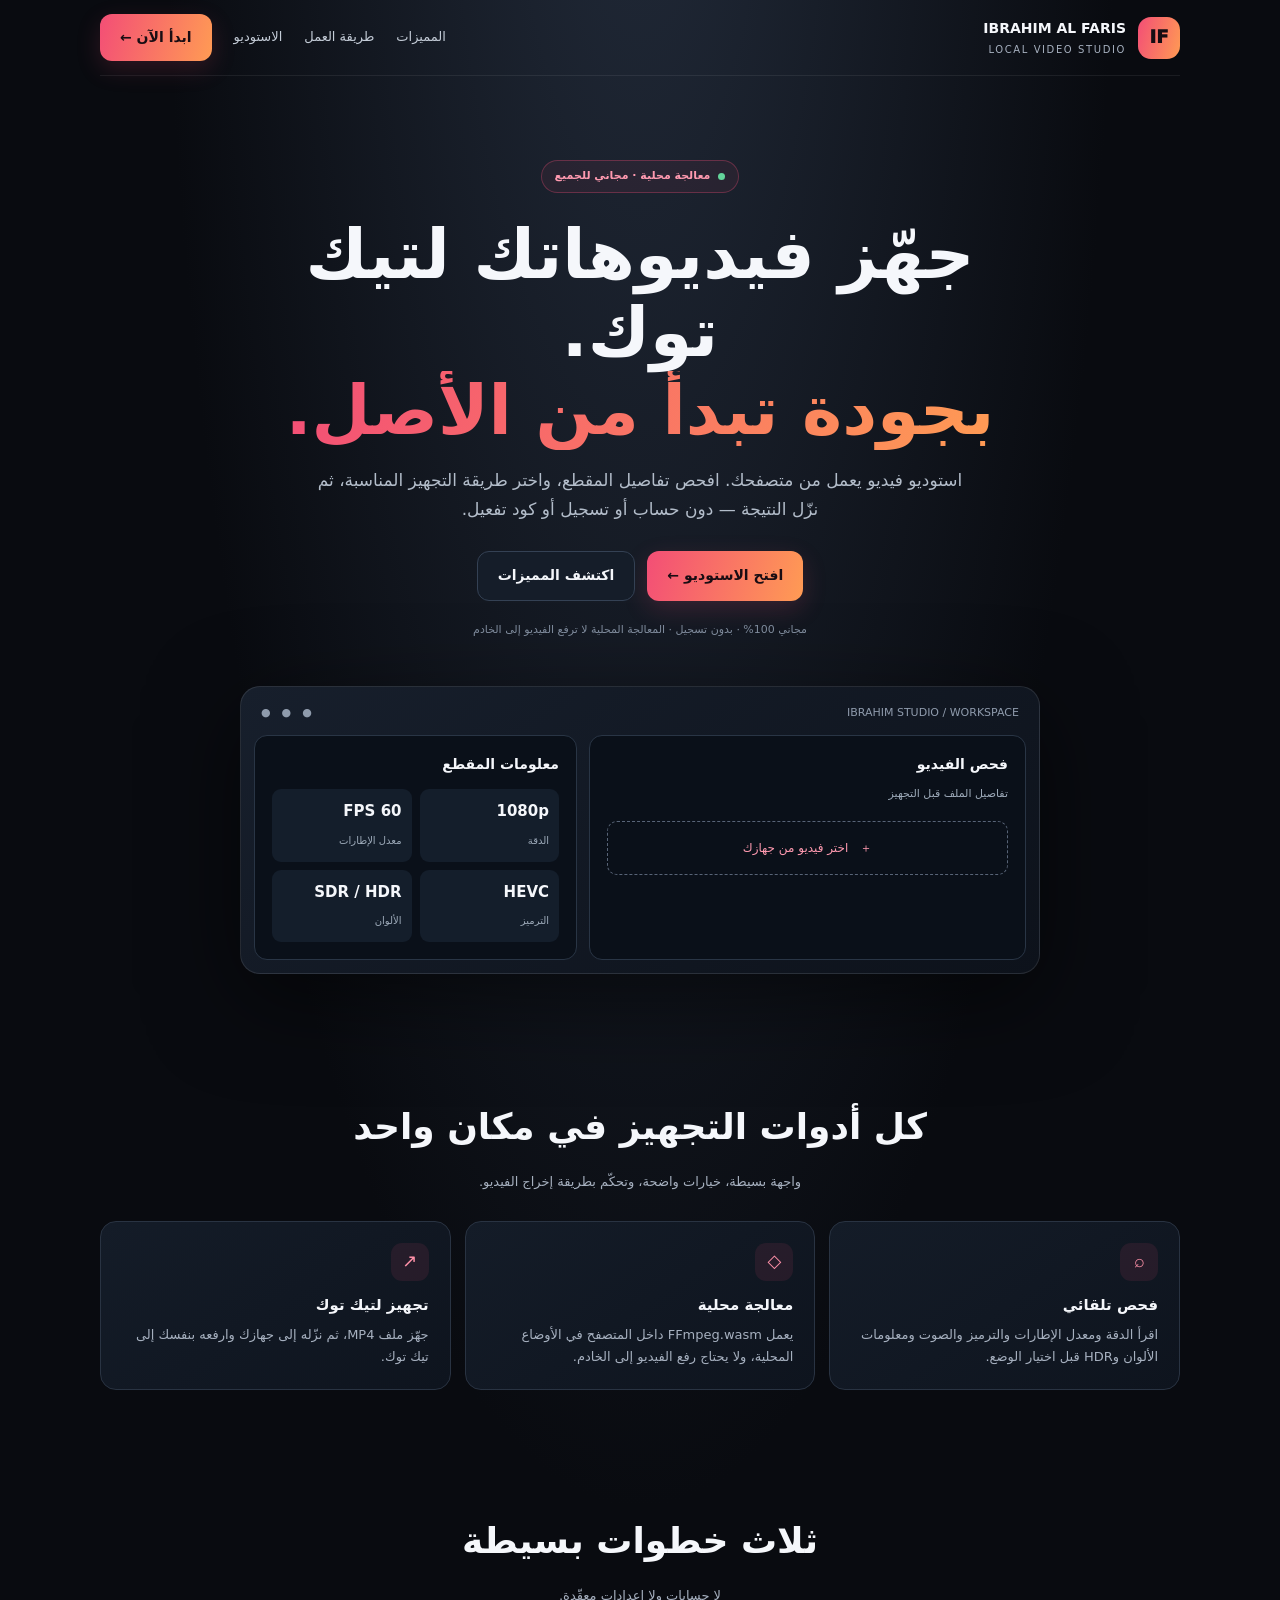
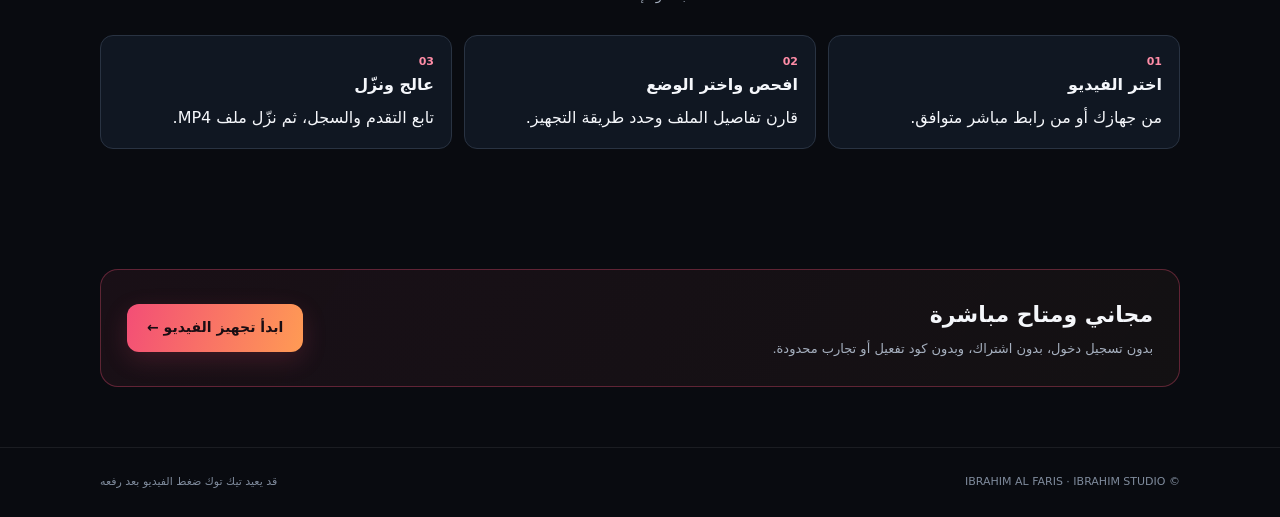
==== commit d42b00df: "Create Arabic studio landing homepage" ====
--- a/index.html
+++ b/index.html
@@ -1,1041 +1,12 @@
-<!doctype html>
-<html lang="ar" dir="rtl">
-<head>
-<meta charset="utf-8"><meta name="viewport" content="width=device-width,initial-scale=1">
-<meta name="theme-color" content="#080b12">
-<link rel="manifest" href="./manifest.webmanifest">
-<link rel="icon" type="image/svg+xml" href="./favicon.svg">
-<title>IBRAHIM STUDIO — استوديو تجهيز الفيديو</title>
-<style>
-:root{color-scheme:dark;--bg:#08090d;--line:#20242c;--muted:#a0a4ae;--text:#f5f5f7;--radius:13px}
-*{box-sizing:border-box}html{scroll-behavior:smooth;scroll-padding-top:15px}body{margin:0;background:var(--bg);color:var(--text);font-family:system-ui,-apple-system,"Segoe UI",Tahoma,Arial,sans-serif;min-height:100vh}
-.wrap{max-width:1040px;margin:auto;padding:0 16px 56px}.top{display:flex;justify-content:space-between;align-items:center;gap:16px;padding:22px 0 17px;border-bottom:1px solid #20232a;margin-bottom:0}.brand{display:flex;align-items:center;gap:11px}.logo{width:39px;height:39px;border-radius:10px;background:linear-gradient(135deg,#ff3c68,#ff8b58);display:grid;place-items:center;color:white;font-weight:900;font-size:14px}.eyebrow{color:#ff708d;font-size:10px;letter-spacing:1.5px;font-weight:800}.brand h1{font-size:16px;margin:2px 0}.pill{border:1px solid #2a4944;background:#10201e;color:#9fe9d7;border-radius:999px;padding:7px 11px;font-size:11px}
-nav{display:flex;gap:22px;align-items:center;overflow:auto;padding:14px 0 18px;white-space:nowrap;border-bottom:1px solid #171a20}nav a{color:#aeb2bb;text-decoration:none;font-size:12px}nav a:first-child{color:#ff7894}nav a:hover{color:#fff}
-h2{font-size:clamp(25px,5vw,33px);margin:22px 0 7px}.intro{color:var(--muted);margin:0 0 18px;line-height:1.9;font-size:13px}.steps{display:grid;grid-template-columns:repeat(3,1fr);gap:8px;margin:18px 0 20px}.step{background:#101116;border:1px solid #242730;border-radius:9px;padding:11px;color:#c7c8ce;font-size:12px}.step b{display:inline-grid;place-items:center;width:22px;height:22px;border-radius:50%;background:#321b24;color:#ff8ba4;margin-left:7px}
-.card{background:#101116;border:1px solid #242730;border-radius:var(--radius);padding:20px;margin:13px 0;box-shadow:0 9px 28px #0002}.card h3{font-size:18px;margin:0 0 7px}.sub{color:var(--muted);font-size:12px;line-height:1.9;margin:0 0 16px}
-.drop{border:1px dashed #535866;border-radius:11px;padding:28px 14px;text-align:center;background:#0b0c11;cursor:pointer;transition:.2s}.drop:hover,.drop.drag{border-color:#ff6f91;background:#171016}.uploadIcon{font-size:28px;color:#ff7894}.drop strong{display:block;margin:8px}.drop small{color:var(--muted)}input[type=file]{display:none}
-.urlrow{display:flex;gap:9px;margin-top:13px}.urlrow input,.field{min-width:0;flex:1;background:#090a0e;border:1px solid #30333c;border-radius:9px;padding:12px;color:white;font:inherit;outline:none}.urlrow input:focus,.field:focus{border-color:#ff7894}
-button{font:inherit;cursor:pointer;border:0;border-radius:9px;padding:11px 16px;background:#252832;color:#fff;font-weight:700;transition:.15s}button:hover{filter:brightness(1.15)}button:disabled{opacity:.45;cursor:not-allowed}.primary{background:linear-gradient(110deg,#f43e70,#ff875c);color:#fff}.quiet{background:#1a1d25;border:1px solid #30333c}.danger{background:#49252e}.note{color:var(--muted);font-size:11px;margin-top:11px;line-height:1.8}
-.preview{display:grid;grid-template-columns:minmax(0,1.1fr) minmax(0,.9fr);gap:16px;align-items:start;margin-top:17px}video{width:100%;max-height:370px;background:#030609;border-radius:10px;object-fit:contain}.meta{display:grid;grid-template-columns:1fr 1fr;gap:8px}.metric{background:#0a0b10;border:1px solid #252832;border-radius:9px;padding:10px}.metric span{display:block;color:var(--muted);font-size:10px}.metric b{display:block;font-size:13px;margin-top:5px;overflow-wrap:anywhere}
-.modes{display:grid;grid-template-columns:1fr 1fr;gap:9px}.mode{position:relative;border:1px solid #292c35;border-radius:10px;padding:14px;background:#0b0c11;cursor:pointer;min-height:125px}.mode:has(input:checked){border-color:#f65b7f;background:#1b1118;box-shadow:inset 0 0 0 1px #f65b7f}.mode input{accent-color:#ff6687}.mode strong{display:block;margin:8px 0;font-size:14px}.mode small{color:#a6a8b1;line-height:1.8;display:block;font-size:11px}.tag{display:inline-block;color:#ff9cb1;background:#351923;border-radius:5px;padding:3px 7px;font-size:10px}
-.actions{display:flex;gap:9px;flex-wrap:wrap;margin-top:16px}.progress{height:8px;border-radius:99px;background:#282b34;overflow:hidden;margin:13px 0}.bar{height:100%;width:0;background:linear-gradient(90deg,#f34e76,#ff9b54);transition:width .2s}.status{color:var(--muted);font-size:12px;line-height:1.8}.hidden{display:none!important}
-.coverBox{display:grid;grid-template-columns:1fr 1fr;gap:14px;align-items:center}.coverBox canvas{width:100%;border-radius:10px;background:#05080d}.range{width:100%;accent-color:#ff7894}
-.guide{display:grid;grid-template-columns:1fr 1fr;gap:9px}.guide article{background:#0b0c11;border:1px solid #252832;border-radius:9px;padding:13px}.guide b{display:block;margin-bottom:7px;font-size:13px}.guide p{color:var(--muted);font-size:11px;line-height:1.8;margin:0}
-footer{text-align:center;color:#727680;font-size:11px;margin-top:27px;padding:18px 0;border-top:1px solid #20232a}
-@media(max-width:680px){.wrap{padding:0 11px 40px}.top{padding-top:14px}.card{padding:15px}.preview{grid-template-columns:1fr}.modes{grid-template-columns:1fr}.urlrow{flex-direction:column}.coverBox,.guide{grid-template-columns:1fr}.steps{gap:6px}.step{padding:9px 5px;font-size:10px;text-align:center}.step b{margin:0 0 5px}.pill{font-size:10px;padding:7px 9px}nav{gap:18px}}
-*{box-sizing:border-box}html{scroll-behavior:smooth}body{margin:0;background:var(--bg);color:var(--text);font-family:system-ui,-apple-system,"Segoe UI",Tahoma,Arial,sans-serif;min-height:100vh}
-.wrap{max-width:1120px;margin:auto;padding:0 18px 60px}.top{display:flex;justify-content:space-between;align-items:center;gap:16px;padding:20px 0 14px;border-bottom:1px solid #20242c;margin-bottom:18px}.brand{display:flex;align-items:center;gap:11px}.logo{width:42px;height:42px;border-radius:12px;background:linear-gradient(135deg,#ff4772,#ff9b54);display:grid;place-items:center;color:white;font-weight:900;font-size:17px}.eyebrow{color:#ff7894;font-size:10px;letter-spacing:1.7px;font-weight:800}.brand h1{font-size:17px;margin:2px 0}.pill{border:1px solid #31514f;background:#102321;color:#a5f4e8;border-radius:999px;padding:8px 12px;font-size:12px}
-nav{display:flex;gap:19px;align-items:center;overflow:auto;padding:0 0 18px;white-space:nowrap}nav a{color:#b2b8c3;text-decoration:none;font-size:12px}nav a:first-child{color:#ff7995}nav a:hover{color:#fff}
-h2{font-size:clamp(26px,5vw,36px);margin:0 0 8px}.intro{color:var(--muted);margin:0 0 22px;line-height:1.85;font-size:14px}.steps{display:grid;grid-template-columns:repeat(3,1fr);gap:9px;margin:20px 0}.step{background:#10141b;border:1px solid var(--line);border-radius:12px;padding:12px;color:#c3c8d1;font-size:13px}.step b{display:inline-grid;place-items:center;width:23px;height:23px;border-radius:7px;background:#47202e;color:#ff8ba4;margin-left:7px}
-.card{background:linear-gradient(155deg,#121720,#0d1118);border:1px solid #252c38;border-radius:var(--radius);padding:22px;margin:14px 0;box-shadow:0 12px 35px #0003}.card h3{font-size:19px;margin:0 0 7px}.sub{color:var(--muted);font-size:13px;line-height:1.8;margin:0 0 17px}
-.drop{border:1.5px dashed #495365;border-radius:14px;padding:30px 16px;text-align:center;background:#0a0e14;cursor:pointer;transition:.2s}.drop:hover,.drop.drag{border-color:#ff6f91;background:#1c1119}.uploadIcon{font-size:30px;color:#ff7894}.drop strong{display:block;margin:8px}.drop small{color:var(--muted)}input[type=file]{display:none}
-.urlrow{display:flex;gap:9px;margin-top:14px}.urlrow input,.field{min-width:0;flex:1;background:#080b10;border:1px solid #303744;border-radius:11px;padding:13px;color:white;font:inherit;outline:none}.urlrow input:focus,.field:focus{border-color:#ff7894}
-button{font:inherit;cursor:pointer;border:0;border-radius:11px;padding:12px 17px;background:#242b38;color:#fff;font-weight:700;transition:.15s}button:hover{filter:brightness(1.15)}button:disabled{opacity:.45;cursor:not-allowed}.primary{background:linear-gradient(110deg,#fa4773,#ff9659);color:#fff}.quiet{background:#1a202b;border:1px solid #303846}.danger{background:#49252e}.note{color:var(--muted);font-size:12px;margin-top:12px;line-height:1.8}
-.preview{display:grid;grid-template-columns:minmax(0,1.1fr) minmax(0,.9fr);gap:17px;align-items:start;margin-top:18px}video{width:100%;max-height:380px;background:#030609;border-radius:12px;object-fit:contain}.meta{display:grid;grid-template-columns:1fr 1fr;gap:9px}.metric{background:#0a0e14;border:1px solid #252d39;border-radius:11px;padding:11px}.metric span{display:block;color:var(--muted);font-size:11px}.metric b{display:block;font-size:14px;margin-top:5px;overflow-wrap:anywhere}
-.modes{display:grid;grid-template-columns:1fr 1fr;gap:10px}.mode{position:relative;border:1px solid #2b323e;border-radius:13px;padding:16px;background:#0b0f15;cursor:pointer;min-height:132px}.mode:has(input:checked){border-color:#ff6687;background:#20131b;box-shadow:inset 0 0 0 1px #ff6687}.mode input{accent-color:#ff6687}.mode strong{display:block;margin:8px 0}.mode small{color:var(--muted);line-height:1.7;display:block}.tag{display:inline-block;color:#ff9cb1;background:#3b1c29;border-radius:6px;padding:3px 7px;font-size:10px}
-.actions{display:flex;gap:10px;flex-wrap:wrap;margin-top:18px}.progress{height:9px;border-radius:99px;background:#252b36;overflow:hidden;margin:14px 0}.bar{height:100%;width:0;background:linear-gradient(90deg,#f34e76,#ff9b54);transition:width .2s}.status{color:var(--muted);font-size:13px;line-height:1.7}.hidden{display:none!important}
-.processIssue{margin-top:12px;padding:12px;border:1px solid #65404a;border-radius:10px;background:#171016;color:#ffd7df;font-size:12px;line-height:1.8}.processIssue.cancelled{border-color:#455365;background:#101722;color:#d4deeb}.processIssue pre{direction:ltr;text-align:left;white-space:pre-wrap;overflow-wrap:anywhere;max-height:260px;overflow:auto;background:#080b10;color:#d7e0ec;border:1px solid #303744;border-radius:8px;padding:10px;font:11px/1.6 ui-monospace,monospace}
-.coverBox{display:grid;grid-template-columns:1fr 1fr;gap:15px;align-items:center}.coverBox canvas{width:100%;border-radius:12px;background:#05080d}.range{width:100%;accent-color:#ff7894}
-.guide{display:grid;grid-template-columns:1fr 1fr;gap:10px}.guide article{background:#0b0f15;border:1px solid #252d39;border-radius:12px;padding:14px}.guide b{display:block;margin-bottom:7px}.guide p{color:var(--muted);font-size:12px;line-height:1.7;margin:0}
-footer{text-align:center;color:#687180;font-size:12px;margin-top:30px}
-@media(max-width:680px){.wrap{padding:0 12px 42px}.top{padding-top:15px}.card{padding:17px}.preview{grid-template-columns:1fr}.modes{grid-template-columns:1fr}.urlrow{flex-direction:column}.coverBox,.guide{grid-template-columns:1fr}.steps{gap:6px}.step{padding:9px 6px;font-size:11px;text-align:center}.step b{margin:0 0 5px}.pill{font-size:10px;padding:7px 9px}}
-
-
-/* تقرير فحص الملف الحقيقي */
-.scanState{margin:12px 0;padding:11px 13px;border:1px solid #2b3543;border-radius:10px;background:#0b1119;color:#c7d2df;font-size:12px;line-height:1.8}
-#tiktokInspectResult .tiktokPreview{grid-column:1/-1;display:flex;gap:12px;align-items:flex-start}#tiktokInspectResult img{width:112px;max-width:32%;border-radius:9px;object-fit:cover}#tiktokInspectResult a{color:#ff9bb2;overflow-wrap:anywhere}
-.scanSummary{display:grid;grid-template-columns:repeat(2,minmax(0,1fr));gap:8px;margin:12px 0}
-.scanChip{background:#0a0e14;border:1px solid #27303c;border-radius:10px;padding:10px;min-width:0}
-.scanChip span{display:block;color:var(--muted);font-size:10px}.scanChip b{display:block;margin-top:4px;font-size:13px;overflow-wrap:anywhere}
-.scanReport{margin-top:12px;border-top:1px solid #252d39;padding-top:10px}
-.scanReport details{background:#0b0f15;border:1px solid #252d39;border-radius:10px;margin:8px 0;overflow:hidden}
-.scanReport summary{padding:12px;cursor:pointer;font-size:13px;font-weight:750;list-style:none}
-.scanReport summary::-webkit-details-marker{display:none}.scanReport summary:after{content:"＋";float:left;color:#ff8ba4}.scanReport details[open] summary:after{content:"−"}
-.scanGrid{display:grid;grid-template-columns:1fr 1fr;gap:7px;padding:0 10px 10px}
-.scanItem{background:#111722;border-radius:7px;padding:8px;min-width:0}
-.scanItem span{display:block;color:#9da8b7;font-size:10px}.scanItem b{display:block;font-size:12px;margin-top:4px;overflow-wrap:anywhere}
-.scanTrack{margin:8px 10px 10px;padding:10px;border:1px solid #293342;border-radius:8px}
-.modeHint{margin-top:12px;padding:10px 12px;border-radius:9px;background:#111722;color:#c7d2df;font-size:12px;line-height:1.8}
-@media(max-width:600px){.scanGrid{grid-template-columns:1fr 1fr}.scanSummary{grid-template-columns:1fr 1fr}}
-
-
-.deviceReport{margin:14px 0;background:#0c1119;border:1px solid #293342;border-radius:12px;padding:14px}
-.deviceReport h3{font-size:15px;margin:0 0 5px}.deviceReport .sub{margin-bottom:12px}
-.deviceRows{display:grid;grid-template-columns:1fr 1fr;gap:8px}
-.deviceRow{background:#111925;border:1px solid #263242;border-radius:9px;padding:10px;min-width:0}
-.deviceRow span{display:block;color:#9da8b7;font-size:10px}.deviceRow b{display:block;margin-top:5px;font-size:12px;overflow-wrap:anywhere}
-.deviceStatus{font-size:12px;line-height:1.8;margin:10px 0;color:#cbd5e1}
-.deviceActions{display:flex;gap:8px;flex-wrap:wrap;margin-top:10px}
-@media(max-width:600px){.deviceRows{grid-template-columns:1fr 1fr}}
-
-/* واجهة مبسطة على نمط Wudooh */
-#guide,#support{display:none!important}
-#videoInfo{display:block!important;margin-top:16px}.videoDetails{display:grid;grid-template-columns:1fr 1fr;gap:9px;margin-top:13px}.videoDetails .metric{min-width:0}.videoActions{display:flex;gap:9px;flex-wrap:wrap;margin-top:12px}.fileName{overflow-wrap:anywhere}
-@media(max-width:600px){.videoDetails{grid-template-columns:1fr 1fr}}
-.wrap{max-width:850px}.top{margin-bottom:12px}.steps{margin:14px 0 18px}.card{padding:18px;margin:12px 0}.mode{min-height:105px;padding:13px}.modes{grid-template-columns:1fr 1fr}.intro{margin-bottom:14px}.drop{padding:26px 12px}.actions{margin-top:14px}
-@media(max-width:600px){.modes{grid-template-columns:1fr}.mode{min-height:unset}}
-
-/* تحسينات واجهة الجوال فقط — دون تغيير مسار المعالجة */
-.deviceKeyIndicators{display:grid;grid-template-columns:repeat(3,minmax(0,1fr));gap:8px;margin:10px 0 2px}.deviceKey{min-width:0;padding:10px;border:1px solid #293746;border-radius:10px;background:#111925}.deviceKey span{display:block;color:#9da8b7;font-size:11px}.deviceKey b{display:block;margin-top:5px;font-size:12px;overflow-wrap:anywhere}.deviceKey .good{color:#9fe9d7}.deviceKey .warn{color:#ffc0c8}.deviceDetails{margin-top:10px;border-top:1px solid #293342;padding-top:9px}.deviceDetails summary{color:#cbd5e1;font-size:12px;cursor:pointer;padding:5px 0}.deviceDetails[open] summary{margin-bottom:9px}.deviceDetails .deviceRows{margin-top:8px}.steps{margin:10px 0 12px;gap:7px}.step{padding:8px 7px;font-size:12px}.card{padding:15px;margin:10px 0}.card h3{margin-top:0;margin-bottom:7px;font-size:16px}.card .sub{margin-top:0;margin-bottom:12px}.drop{padding:25px 14px;min-height:126px;display:flex;flex-direction:column;align-items:center;justify-content:center;gap:6px}.drop strong{font-size:14px}.drop small{font-size:11px;color:#9da8b7}.preview{display:block;width:100%;max-height: min(56vh,440px);object-fit:contain;background:#05070b;border-radius:12px;margin:10px auto}.videoDetails{gap:7px!important;margin-top:10px!important}.videoDetails .metric{padding:9px!important}.mode{padding:13px!important;border-radius:12px}.mode strong{display:block;line-height:1.5}.mode small{display:block;line-height:1.65;margin-top:5px}.actions{gap:8px;margin-top:13px}.actions button{min-height:44px}.progress{height:10px;margin:12px 0}.status{font-size:13px;line-height:1.7}.processIssue{margin-top:12px}.processIssue pre{max-height:220px;overflow:auto;white-space:pre-wrap;overflow-wrap:anywhere;word-break:break-word;font-size:11px;line-height:1.55}.deviceStatus{margin:8px 0 10px}@media(max-width:600px){.wrap{padding-left:12px;padding-right:12px}.steps{margin:8px 0 10px}.step{font-size:11px;padding:7px 5px}.card{padding:14px;margin:9px 0}.deviceKeyIndicators{gap:6px}.deviceKey{padding:8px 7px}.deviceKey span{font-size:10px}.deviceKey b{font-size:11px}.deviceRows{grid-template-columns:1fr 1fr;gap:7px}.deviceRow{padding:8px}.drop{min-height:116px;padding:21px 10px}.videoDetails{grid-template-columns:1fr 1fr;gap:7px!important}.videoActions button,.deviceActions button{flex:1 1 auto;min-height:42px}.actions{display:flex}.actions #start{flex:1 1 100%}.actions #cancel{flex:1 1 100%}.modes{gap:9px}.mode{min-height:unset}.processIssue{padding:11px}.processIssue .actions button{width:100%}}@media(min-width:601px){.deviceKeyIndicators{max-width:620px}}
-
-/* UI-only refinement — no processing, FFmpeg, codec, engine, or report logic changes */
-:root{
- --ui-surface:#101720;--ui-surface-2:#0b1119;--ui-border:#283443;
- --ui-accent:#ff6687;--ui-accent-soft:#351b28;--ui-muted:#a8b3c2;
-}
-body{background:radial-gradient(ellipse at 50% -18%,#172231 0, #080c12 48%,#07090e 100%);line-height:1.55}
-.wrap{max-width:900px;padding-left:clamp(12px,3vw,22px);padding-right:clamp(12px,3vw,22px)}
-.top{padding:17px 0 15px;border-color:#26303c}
-.logo{box-shadow:0 5px 18px #ff477226}
-.brandLogo{display:block;width:min(360px,48vw);height:auto;max-height:76px;object-fit:contain;object-position:right center}
-.srOnly{position:absolute;width:1px;height:1px;padding:0;margin:-1px;overflow:hidden;clip:rect(0,0,0,0);white-space:nowrap;border:0}
-.brand h1{letter-spacing:.1px}
-.pill{white-space:nowrap}
-h2{letter-spacing:-.5px;line-height:1.2;margin-top:18px}
-.intro{max-width:650px;color:#b0bac8}
-.steps{gap:10px}
-.step{border-radius:12px;background:linear-gradient(145deg,#141d29,#0e141d);border-color:#2b3746;display:flex;align-items:center;min-height:48px}
-.step b{flex:0 0 24px;margin-left:9px}
-.card{background:linear-gradient(155deg,rgba(19,28,40,.97),rgba(11,16,24,.98));border-color:#293646;border-radius:15px;padding:clamp(15px,2.5vw,21px);box-shadow:0 12px 34px #0003}
-.card h3{font-size:17px;letter-spacing:.05px}
-.card .sub{color:var(--ui-muted)}
-.drop{border-color:#526174;background:linear-gradient(145deg,#0c131d,#0a0e15);border-radius:13px}
-.drop:hover,.drop.drag{border-color:var(--ui-accent);box-shadow:0 0 0 3px #ff668718}
-.videoDetails .metric,.metric{background:#0b121b;border-color:#2a3645;border-radius:10px}
-.videoDetails .metric b{font-size:13px}
-.mode{background:linear-gradient(150deg,#0d141e,#0a0f16);border-color:#2b3746;border-radius:13px;transition:border-color .16s,background .16s,transform .16s}
-.mode:hover{border-color:#596b80}
-.mode:has(input:checked){background:linear-gradient(145deg,#241521,#15121a);border-color:#ff6687;box-shadow:inset 0 0 0 1px #ff6687,0 8px 22px #ff668710}
-.mode strong{font-size:14px}
-.mode small{color:#aeb9c8}
-.tag{font-weight:750;letter-spacing:.15px}
-button{border-radius:10px;min-height:42px}
-.primary{box-shadow:0 6px 18px #f34e7626}
-.quiet{border-color:#344253}
-.actions{align-items:center}
-.progress{height:10px;background:#252f3d;border:1px solid #303b49}
-.bar{background:linear-gradient(90deg,#f34e76,#ff9b54)}
-.status{padding:2px 1px;color:#c5d0de}
-.scanState{background:#0d1621;border-color:#2d3c4d;border-radius:11px}
-.scanChip,.scanItem,.deviceRow,.deviceKey{background:#0d1520;border-color:#2a3747;border-radius:10px}
-.scanChip b,.scanItem b,.deviceRow b{line-height:1.55}
-.scanReport details,.deviceDetails{border-color:#2b3949;border-radius:11px}
-.scanReport summary,.deviceDetails summary{padding:13px;color:#e2e8f0}
-.processIssue{border-radius:12px;padding:14px}
-.processIssue pre{max-height:300px;border-color:#344254;border-radius:10px}
-#result{border-color:#3b4657}
-#result h4{margin:18px 0 10px;font-size:14px}
-#engineReport{gap:9px}
-#result .actions{margin-top:16px}
-#download{display:inline-flex;text-decoration:none}
-footer{padding:18px 0;color:#778394}
-:focus-visible{outline:2px solid #ff8aa4;outline-offset:3px}
-@media(max-width:600px){
- .wrap{padding-left:11px;padding-right:11px}
- .top{gap:9px}
- .brand{gap:9px}
- .brand h1{font-size:15px}
- .logo{width:39px;height:39px}
- .steps{gap:6px}
- .step{justify-content:center;min-height:47px;font-size:11px}
- .step b{margin-left:0}
- .card{border-radius:13px;padding:14px}
- .modes{grid-template-columns:1fr}
- .mode{padding:13px!important}
- .videoDetails{gap:7px!important}
- .videoDetails .metric{padding:9px!important}
- .deviceKeyIndicators{gap:6px}
- .deviceKey{padding:9px 7px}
- #engineReport{grid-template-columns:1fr 1fr}
- .processIssue pre{max-height:240px}
-}
-@media(min-width:601px){
- .modes{grid-template-columns:1fr 1fr}
- #engineReport{grid-template-columns:repeat(2,minmax(0,1fr))}
-}
-
-
-/* واجهة مبسطة ومنظمة — تغييرات عرض فقط */
-:root{
-  --bg:#090b10;
-  --line:#252b36;
-  --muted:#9da7b5;
-  --text:#f4f6fa;
-  --radius:14px;
-}
-body{background:radial-gradient(ellipse at 50% -18%,#1b2432 0%,#090b10 55%);color:var(--text)}
-.wrap{max-width:780px;padding:0 16px 48px}
-.top{padding:17px 0 13px;margin-bottom:16px;border-bottom:1px solid #252b36}
-.logo{width:40px;height:40px;border-radius:12px}
-.brand h1{font-size:16px;font-weight:750}
-.pill{font-size:11px;padding:7px 10px}
-h2{font-size:clamp(25px,5vw,32px);margin:2px 0 6px;letter-spacing:-.4px}
-.intro{font-size:13px;margin-bottom:14px;color:#aeb7c4}
-.steps{display:flex;gap:7px;margin:12px 0 15px}
-.step{flex:1;text-align:center;border-radius:9px;padding:8px 7px;background:#111722;border-color:#252e3b;font-size:11px;color:#d0d7e2}
-.step b{width:20px;height:20px;border-radius:7px;background:#38202b;color:#ff9bb0;margin-left:5px}
-.card{margin:10px 0;padding:17px;background:#10151e;border:1px solid #252e3b;border-radius:14px;box-shadow:0 8px 24px #0002}
-.card h3{font-size:16px;margin-bottom:6px}
-.sub{font-size:12px;line-height:1.75;margin-bottom:12px;color:#a5afbd}
-.drop{min-height:132px;padding:24px 14px;border:1.5px dashed #566276;border-radius:12px;background:#0b1018}
-.drop:hover,.drop.drag{border-color:#ff7894;background:#17131b}
-.uploadIcon{font-size:27px}
-.drop strong{font-size:14px;margin:6px 0}
-.drop small{font-size:11px;color:#9da8b7}
-.preview{max-height: min(58vh,430px);border-radius:12px;background:#05070b}
-.videoDetails,.meta{gap:7px}
-.metric{padding:10px;background:#0b111a;border-color:#273140;border-radius:10px}
-.metric span{font-size:10px;color:#9da8b7}
-.metric b{font-size:13px}
-.videoActions{gap:8px}
-.videoActions button,.deviceActions button{min-height:40px;padding:9px 13px}
-.modes{gap:8px}
-.mode{min-height:112px;padding:13px;background:#0b111a;border-color:#293342;border-radius:11px}
-.mode:has(input:checked){background:#1b141d;border-color:#ff718f;box-shadow:inset 0 0 0 1px #ff718f}
-.mode strong{font-size:13px;margin:7px 0 5px}
-.mode small{font-size:11px;line-height:1.65;color:#aab4c2}
-.tag{font-size:9px;padding:3px 6px}
-.modeHint{margin-top:10px;padding:10px 11px;background:#0d141e;border-color:#273342;font-size:11px}
-.actions{gap:8px;margin-top:12px}
-.actions button{min-height:43px;padding:10px 15px}
-.actions #start{min-width:150px}
-.primary{background:linear-gradient(110deg,#f04b76,#fa865d)}
-.quiet{background:#171e29;border-color:#303b4b}
-.danger{background:#43232c}
-.progress{height:9px;background:#252e3b}
-.bar{background:linear-gradient(90deg,#f04b76,#fa9a62)}
-.status{font-size:12px}
-.scanState{padding:10px 12px;background:#0c141e;border-color:#293747;font-size:11px}
-.scanChip,.scanItem{background:#0d141e;border-color:#293747}
-.scanChip{padding:9px}
-.scanChip span,.scanItem span{font-size:10px;color:#9da8b7}
-.scanChip b,.scanItem b{font-size:12px}
-.scanReport details{background:#0b111a;border-color:#293747}
-.scanReport summary{font-size:12px;padding:10px 12px}
-.deviceReport{padding:13px;margin:10px 0;background:#0e141d;border-color:#263241}
-.deviceReport h3{font-size:14px}
-.deviceReport .sub{font-size:11px;margin-bottom:8px}
-.deviceKeyIndicators{gap:6px}
-.deviceKey{padding:8px;background:#111a26;border-color:#293747}
-.deviceKey span{font-size:10px}
-.deviceKey b{font-size:11px}
-.deviceDetails summary{font-size:11px}
-.deviceRow{padding:8px;background:#111a26}
-.deviceRow span{font-size:10px}
-.deviceRow b{font-size:11px}
-.processIssue{border-radius:11px}
-#result{border-color:#3b4657}
-#result h4{font-size:14px;margin:14px 0 8px}
-#engineReport{gap:7px}
-footer{font-size:10px;color:#778293;padding-top:15px}
-@media(max-width:600px){
- .wrap{padding-left:12px;padding-right:12px}
- .top{padding-top:13px}
- .card{padding:14px;margin:9px 0}
- .steps{gap:5px;margin:9px 0 11px}
- .step{font-size:10px;padding:7px 4px}
- .step b{margin-left:0;margin-bottom:3px}
- .modes{grid-template-columns:1fr 1fr;gap:7px}
- .mode{min-height:118px;padding:10px}
- .mode strong{font-size:12px}
- .mode small{font-size:10px}
- .videoDetails{grid-template-columns:1fr 1fr}
- .deviceKeyIndicators{grid-template-columns:repeat(3,minmax(0,1fr))}
- .deviceKey{padding:7px 5px}
- .deviceKey span{font-size:9px}
- .deviceKey b{font-size:10px}
- .actions #start,.actions #cancel{flex:1 1 100%}
- .videoActions button,.deviceActions button{flex:1}
-}
-@media(max-width:360px){
- .modes{grid-template-columns:1fr}
- .pill{max-width:125px;white-space:nowrap}
-}
-
-
-/* Wudooh-style studio layout: presentation only */
-#deviceCheck,nav,#guide,#support{display:none!important}
-.urlrow{display:flex!important;gap:9px;margin-top:14px}
-.urlrow input{min-width:0;flex:1;background:#080b10;border:1px solid #303744;border-radius:10px;padding:12px;color:#fff;font:inherit}
-.urlrow button{white-space:nowrap}
-.coverCard{margin-top:12px}
-.coverChoices{margin-top:8px}
-#thumbPanel{margin-top:14px}
-#thumbPanel.hidden{display:none!important}
-.coverBox{grid-template-columns:minmax(0,1fr) minmax(0,1fr);gap:14px}
-.coverBox canvas{width:100%;max-height:260px;object-fit:contain}
-.coverBox .actions{display:grid;grid-template-columns:1fr 1fr}
-.coverBox #saveCover{grid-column:1/-1}
-#modeHint{font-size:12px;padding:9px 11px;border-radius:9px}
-@media(max-width:600px){
- .urlrow{flex-direction:column}
- .coverBox{grid-template-columns:1fr}
- .coverBox canvas{max-height:220px}
- .coverBox .actions{grid-template-columns:1fr 1fr}
-}
-
-
-/* Bilingual interface control — presentation only */
-.topControls{display:flex;align-items:center;gap:8px}.languageToggle{min-height:38px;padding:8px 12px;border:1px solid #344253;border-radius:10px;background:#111925;color:#e7edf5;font-size:12px;font-weight:750}.languageToggle:focus-visible{outline:2px solid #ff7894;outline-offset:3px}@media(max-width:520px){.top{align-items:flex-start}.topControls{flex-direction:column;align-items:flex-end;gap:6px}.languageToggle{min-height:34px;padding:6px 10px}}
-/* Mode cards: match the supplied selection-card design; presentation only. */
-.modes{display:grid;grid-template-columns:repeat(2,minmax(0,1fr));gap:14px;align-items:stretch}
-.mode{position:relative;display:flex;flex-direction:column;gap:10px;min-height:156px;padding:20px 18px 18px;border:1px solid rgba(255,255,255,.09);border-radius:16px;background:#12141a;cursor:pointer;text-align:start;transition:border-color .2s ease,background-color .2s ease,box-shadow .2s ease;order:0}
-.mode:nth-child(2){order:1}
-.mode:nth-child(1){order:2}
-.mode:nth-child(4){order:3}
-.mode:nth-child(3){order:4}
-.mode:has(input:checked){background:#24161b;border-color:#e05a6d;box-shadow:inset 0 0 0 1px #e05a6d}
-.mode:hover{border-color:rgba(255,255,255,.22)}
-.mode input{position:absolute;opacity:0;pointer-events:none;width:1px;height:1px}
-.mode:focus-within{outline:2px solid #e05a6d;outline-offset:3px}
-.mode::after{content:"";position:absolute;inset-inline-start:18px;top:19px;width:18px;height:18px;border:2px solid rgba(255,255,255,.28);border-radius:50%;display:grid;place-items:center}
-.mode:has(input:checked)::after{border-color:#e05a6d;background:#e05a6d;box-shadow:inset 0 0 0 4px #24161b}
-.mode .tag{position:absolute;top:-10px;inset-inline-end:18px;display:inline-block;color:#fff;background:#e05a6d;border-radius:999px;padding:3px 10px;font-size:10px;font-weight:700}
-.mode strong{display:block;margin:8px 0 0;padding-inline-start:36px;font-size:16px;font-weight:800;letter-spacing:.02em;line-height:1.4}
-.mode small{display:block;color:#a6a8b1;line-height:1.65;font-size:12px;padding-inline-end:2px}
-
-@media(max-width:680px){.modes{grid-template-columns:1fr;gap:13px}.mode{min-height:132px}}
-
-
-
-/* Wudooh Local Lab visual refresh — keeps the existing real processing controls and handlers */
-:root{
- --lab-bg:#090a0e;--lab-surface:#111319;--lab-card:#151820;--lab-hover:#1a1e28;
- --lab-selected:#26151a;--lab-border:rgba(255,255,255,.09);--lab-border-strong:rgba(255,255,255,.17);
- --lab-accent:#ef4b5c;--lab-accent-soft:rgba(239,75,92,.16);--lab-muted:#9aa0ad;--lab-ok:#2ecc71;
-}
-html{scroll-padding-top:82px}
-body{background:radial-gradient(circle at 85% 4%,rgba(239,75,92,.12),transparent 42%),var(--lab-bg);color:#f5f6f8;line-height:1.5}
-.wrap{max-width:980px;padding:0 16px 48px}
-.top{position:sticky;top:0;z-index:20;background:rgba(11,13,18,.94);backdrop-filter:blur(12px);border-bottom:1px solid var(--lab-border);padding:10px 0;margin:0;gap:12px}
-.logo{width:auto;height:auto;min-width:0;padding:5px 11px;border-radius:7px;background:var(--lab-accent);font-size:14px;box-shadow:none}
-.eyebrow{font-size:10px;letter-spacing:1.2px}
-.brand h1{font-size:15px}
-.topControls{gap:8px}
-.pill{border:1px solid var(--lab-border);background:var(--lab-card);color:#d8e0e9;border-radius:9px;padding:7px 10px}
-.languageToggle{background:var(--lab-card);border:1px solid var(--lab-border);border-radius:8px;padding:7px 11px;min-height:36px;font-size:12px}
-nav{display:flex!important;gap:13px;align-items:center;overflow-x:auto;padding:10px 0 12px;margin:0 0 16px;border-bottom:1px solid var(--lab-border);white-space:nowrap}
-nav a{font-size:12px;color:var(--lab-muted)}
-nav a:first-child{color:#fff;background:var(--lab-accent-soft);border:1px solid rgba(239,75,92,.35);padding:5px 10px;border-radius:999px}
-h2{font-size:clamp(25px,4vw,31px);font-weight:800;line-height:1.25;margin:16px 0 5px}
-.intro{font-size:13px;color:var(--lab-muted);margin:0 0 16px}
-.steps{display:grid;grid-template-columns:repeat(3,minmax(0,1fr));gap:9px;background:var(--lab-surface);border:1px solid var(--lab-border);border-radius:14px;padding:9px;margin:14px 0 18px}
-.step{display:flex;align-items:center;justify-content:center;gap:7px;background:transparent;border:1px solid transparent;border-radius:10px;padding:8px;color:var(--lab-muted);font-size:12px}
-.step b{width:24px;height:24px;flex:0 0 24px;margin:0;border-radius:8px;background:#29202a;color:#ff9aa6}
-.card{background:var(--lab-surface);border:1px solid var(--lab-border);border-radius:16px;padding:18px;margin:12px 0;box-shadow:none}
-.card h3{font-size:17px;font-weight:800;margin:0 0 4px}
-.card .sub{font-size:12px;color:var(--lab-muted);margin:0 0 14px;line-height:1.7}
-.drop{border:1.5px dashed var(--lab-border-strong);border-radius:14px;background:var(--lab-card);padding:28px 16px;min-height:132px}
-.drop:hover,.drop.drag{border-color:var(--lab-accent);background:var(--lab-hover);box-shadow:none}
-.uploadIcon{width:38px;height:38px;display:grid;place-items:center;border-radius:50%;background:#ffffff0f;font-size:25px}
-.drop strong{font-size:14px;margin:4px}
-.drop small{font-size:11px;color:var(--lab-muted)}
-.urlrow{display:flex;gap:9px;margin-top:12px}
-.urlrow input,.field{background:var(--lab-bg);border:1px solid var(--lab-border);border-radius:10px;padding:11px 12px;font-size:13px}
-button{border-radius:9px;min-height:39px;padding:9px 13px;font-size:12px}
-button.primary,.primary{background:var(--lab-accent);box-shadow:none}
-button.quiet,.quiet{background:var(--lab-card);border:1px solid var(--lab-border);color:#f5f6f8}
-.preview{border-radius:12px;background:#05070b;max-height:420px}
-.videoDetails{gap:9px;margin-top:12px}
-.videoDetails .metric,.metric{background:var(--lab-card);border:1px solid var(--lab-border);border-radius:11px;padding:11px}
-.videoDetails .metric span,.metric span{color:var(--lab-muted)}
-.scanState{background:#0d1118;border:1px solid var(--lab-border);border-radius:11px}
-.scanChip,.scanItem,.deviceRow,.deviceKey{background:var(--lab-card);border-color:var(--lab-border)}
-.modes{display:grid;grid-template-columns:repeat(2,minmax(0,1fr));gap:13px}
-.mode{min-height:124px;padding:16px;background:var(--lab-card);border:1px solid var(--lab-border);border-radius:14px}
-.mode:has(input:checked){background:var(--lab-selected);border-color:var(--lab-accent);box-shadow:inset 0 0 0 1px var(--lab-accent)}
-.mode strong{font-size:15px;line-height:1.4}
-.mode small{font-size:12px;color:var(--lab-muted);line-height:1.7}
-.mode .tag{background:var(--lab-accent);color:#fff;border-radius:999px;font-size:10px;padding:3px 9px}
-.modeHint{background:var(--lab-card);border:1px solid var(--lab-border);border-radius:10px;color:#cbd2dc}
-.actions{gap:8px}
-#start{width:100%;min-height:48px;font-size:14px;font-weight:800}
-.progress{height:9px;border-radius:99px;background:#292d36}
-.bar{background:linear-gradient(90deg,#ef4b5c,#ff8b62)}
-.status{font-size:12px;color:#d0d5df}
-.processIssue{border-radius:12px}
-.deviceReport{background:var(--lab-surface)}
-.deviceReport .deviceDetails{border-color:var(--lab-border)}
-#result{border-color:rgba(46,204,113,.3)}
-#download button{background:var(--lab-accent)}
-footer{border-top:1px solid var(--lab-border);padding-top:16px;color:#777e8b}
-@media(max-width:680px){
- .wrap{padding-left:12px;padding-right:12px}
- .top{padding:9px 0}
- .brand{gap:8px}
- .brand h1{font-size:13px}
- .brandLogo{width:min(260px,58vw);max-height:58px}
- .topControls{gap:6px}
- .topControls .pill{font-size:10px;padding:6px 8px}
- nav{gap:8px;padding:9px 0 11px}
- nav a{font-size:11px}
- .card{padding:15px;margin:10px 0}
- .steps{gap:5px;padding:7px}
- .step{font-size:11px;padding:7px 4px;gap:5px}
- .step b{width:21px;height:21px;flex-basis:21px}
- .modes{grid-template-columns:1fr;gap:12px}
- .mode{min-height:unset;padding:15px}
- .urlrow{flex-direction:column}
- .urlrow button{width:100%}
-}
-
-/* The eight processing cards follow their authored order. */
-.modes>.mode{order:0!important}
-
-/* WUDOOH-inspired studio layout */
-.mainNav{display:flex!important;gap:18px!important;align-items:center;overflow-x:auto;flex-wrap:nowrap!important;white-space:nowrap;border-bottom:1px solid #20242c;padding:13px 0 16px;margin:10px 0 24px!important}
-.mainNav a{color:#b5bdc9!important;text-decoration:none;font-size:12px;flex:0 0 auto}.mainNav a:hover{color:#fff!important}
-.heroTitle{margin:5px 0 18px}.heroEyebrow{font-size:10px;letter-spacing:1.6px;font-weight:800;color:#8da5c5;margin-bottom:8px}
-.heroTitle h2{margin:0 0 7px}.heroTitle .intro{margin-bottom:12px}
-.localNotice{display:inline-flex;align-items:center;gap:7px;border:1px solid #254c42;background:#0d211c;color:#9ce8cf;border-radius:8px;padding:8px 11px;font-size:11px;line-height:1.7}
-#deviceCheck,.coverCard{display:none!important}
-.modes{grid-template-columns:repeat(2,minmax(0,1fr));gap:11px}
-.mode{min-height:140px;padding:16px;display:flex;flex-direction:column;align-items:flex-start}
-.mode strong{font-size:15px;line-height:1.5;margin:8px 0}
-.mode small{font-size:12px;line-height:1.8}
-.mode .tag{margin-top:auto;padding:4px 8px}
-.modeSuffix{font-weight:500;color:#aeb8c7;font-size:12px}
-.mode:has(input[name="mode"]:checked){border-color:#e65c7d;background:#1a1118}
-#modeHint{margin-top:14px}
-#studio{scroll-margin-top:16px}
-#videoInfo{margin-top:16px}
-#result{scroll-margin-top:16px}
-footer{line-height:2;border-top:1px solid #20242c;padding-top:18px}
-@media(max-width:620px){.mainNav{gap:16px!important;margin-bottom:20px!important}.modes{grid-template-columns:1fr}.mode{min-height:unset}.heroTitle h2{font-size:28px}}
-
-/* Four clear preparation choices; advanced legacy methods remain in the engine but are hidden */
-.modes{display:grid;grid-template-columns:repeat(2,minmax(0,1fr));gap:10px}
-.modes .mode[hidden]{display:none!important}
-.modes .mode:has(input[value="720p60"]){order:1}
-.modes .mode:has(input[value="classic"]){order:2}
-.modes .mode:has(input[value="hevc-hdr"]){order:3}
-.modes .mode:has(input[value="maxquality"]){order:4}
-.modes .mode:has(input[value="classic"]){border-color:#31514f}
-.modes .mode:has(input[value="classic"]) .tag{margin-top:10px}
-@media(max-width:620px){.modes{grid-template-columns:1fr}}
- 
-/* Landing page inspired by the supplied Wudooh page structure; engine untouched */
-.mainNav{display:flex!important;gap:clamp(12px,2vw,23px)!important;margin:0 0 25px!important;padding:0 0 15px!important;border-bottom:1px solid #283342!important}
-.mainNav a{flex:0 0 auto}
-.landingHero{display:grid;grid-template-columns:1.1fr .9fr;gap:clamp(22px,5vw,55px);align-items:center;padding:clamp(24px,5vw,58px) 0 28px}
-.landingEyebrow{font-size:10px;letter-spacing:1.7px;color:#ff8aa5;font-weight:850}
-.landingKicker{margin:13px 0 8px;color:#c3ccda;font-size:13px;font-weight:700}
-.landingHero h1{font-size:clamp(34px,6vw,58px);line-height:1.13;letter-spacing:-1.5px;margin:0 0 16px}
-.landingHero h1 span{color:#aebbd0}
-.landingLead{max-width:570px;color:#aeb8c7;font-size:14px;line-height:2;margin:0}
-.landingActions{display:flex;gap:10px;flex-wrap:wrap;margin:23px 0 13px}
-.landingPrimary,.landingSecondary{display:inline-flex;align-items:center;justify-content:center;min-height:45px;padding:11px 17px;border-radius:10px;text-decoration:none;font-weight:800;font-size:13px}
-.landingPrimary{color:#fff;background:linear-gradient(110deg,#f04475,#ff9659);box-shadow:0 8px 22px #f34e7625}
-.landingSecondary{color:#e5eaf2;border:1px solid #344253;background:#111923}
-.landingTrust{font-size:11px;color:#91a0b1;margin:0}
-.landingVisual{position:relative;min-width:0}
-.visualGlow{position:absolute;inset:10% 8%;background:#e94d7a;filter:blur(70px);opacity:.13}
-.visualPanel{position:relative;padding:15px;border:1px solid #344253;border-radius:19px;background:linear-gradient(145deg,#182333,#0b111a);box-shadow:0 25px 65px #0005;transform:rotate(-1deg)}
-.visualTop{display:flex;justify-content:space-between;gap:8px;color:#9eacbe;font-size:10px;font-weight:800;letter-spacing:1px;margin-bottom:13px}
-.liveDot{color:#a6edda;letter-spacing:0}
-.visualScreen{min-height:210px;border-radius:12px;display:grid;place-items:center;position:relative;overflow:hidden;background:radial-gradient(circle at 60% 25%,#596d82 0,#25364a 26%,#111b2a 60%,#090e16 100%)}
-.visualScreen:before,.visualScreen:after{content:"";position:absolute;width:150%;height:1px;background:#ffffff16;transform:rotate(-28deg)}
-.visualScreen:after{transform:rotate(28deg)}
-.visualPlay{width:55px;height:55px;border-radius:50%;display:grid;place-items:center;background:#ffffff20;border:1px solid #ffffff55;color:white;z-index:1}
-.visualCaption{position:absolute;bottom:14px;right:15px;color:#fff;font-size:13px;font-weight:800}
-.visualStats{display:grid;grid-template-columns:repeat(3,1fr);gap:7px;margin-top:10px}
-.visualStats div{background:#0b121c;border:1px solid #293747;border-radius:9px;padding:9px;min-width:0}
-.visualStats b,.visualStats small{display:block}.visualStats b{font-size:15px}.visualStats small{font-size:9px;color:#9eacbd;line-height:1.5;margin-top:3px}
-.landingHighlights{display:grid;grid-template-columns:repeat(3,1fr);gap:9px;margin:12px 0 50px}
-.landingHighlights div{padding:15px;border:1px solid #293747;border-radius:12px;background:#101722}
-.landingHighlights b,.landingHighlights span{display:block}.landingHighlights b{font-size:13px}.landingHighlights span{font-size:11px;color:#9eacbd;margin-top:5px;line-height:1.7}
-.landingSection{padding:25px 0 48px;scroll-margin-top:20px}
-.sectionHeading{text-align:center;margin:0 auto 20px;max-width:650px}
-.sectionHeading>span{font-size:11px;color:#ff8aa5;font-weight:800}
-.sectionHeading h2,.landingFeatureBand h2,.landingStudioHeading h2{font-size:clamp(23px,4vw,32px);margin:7px 0 9px}
-.sectionHeading p,.landingStudioHeading p{color:#aeb8c7;font-size:13px;line-height:1.8}
-.landingSteps{display:grid;grid-template-columns:repeat(3,1fr);gap:10px}
-.landingSteps article{padding:18px;border:1px solid #293747;border-radius:13px;background:linear-gradient(145deg,#121b27,#0d131c)}
-.landingSteps i{display:inline-grid;place-items:center;width:35px;height:35px;border-radius:10px;background:#39202c;color:#ff9bb0;font-style:normal;font-weight:900;font-size:12px}
-.landingSteps h3{font-size:15px;margin:13px 0 6px}.landingSteps p{font-size:12px;color:#a6b2c2;line-height:1.8;margin:0}
-.landingFeatureBand{display:grid;grid-template-columns:.85fr 1.15fr;gap:22px;align-items:center;padding:25px;border:1px solid #2b394a;border-radius:17px;background:linear-gradient(130deg,#172231,#10151e);margin:0 0 35px}
-.landingFeatureBand p{font-size:13px;line-height:2;color:#aeb8c7}.landingFeatureBand>div:first-child>a{display:inline-block;color:#ff9ab0;text-decoration:none;font-size:13px;font-weight:800;margin-top:7px}
-.featureTiles{display:grid;grid-template-columns:1fr 1fr;gap:9px}
-.featureTiles div{padding:13px;border:1px solid #304052;border-radius:11px;background:#0c131d}
-.featureTiles b{display:block;color:#ff91aa;font-size:18px}.featureTiles strong,.featureTiles small{display:block}.featureTiles strong{font-size:12px;margin:6px 0}.featureTiles small{font-size:10px;color:#9eacbd;line-height:1.7}
-.landingLinks{display:grid;grid-template-columns:1fr 1fr;gap:9px}
-.landingLinks a{display:block;padding:16px;border:1px solid #2a3848;border-radius:12px;background:#101722;text-decoration:none;color:#eef2f8}
-.landingLinks b,.landingLinks span{display:block}.landingLinks b{font-size:13px}.landingLinks span{font-size:11px;color:#a3afbf;margin-top:7px}
-.landingStudioHeading{text-align:center;padding:20px 0 34px;border-top:1px solid #273342;border-bottom:1px solid #273342;margin-bottom:24px}
-.landingStudioHeading .landingPrimary{margin-top:8px}
-#studio{scroll-margin-top:18px}
-@media(max-width:680px){
- .landingHero{grid-template-columns:1fr;padding-top:25px;gap:22px}
- .landingHero h1{font-size:38px}
- .visualScreen{min-height:165px}
- .landingHighlights{gap:6px;margin-bottom:30px}
- .landingHighlights div{padding:10px 8px}
- .landingHighlights b{font-size:11px}.landingHighlights span{font-size:10px}
- .landingSteps{grid-template-columns:1fr}
- .landingFeatureBand{grid-template-columns:1fr;padding:17px}
- .landingLinks{grid-template-columns:1fr}
- .mainNav{overflow-x:auto;white-space:nowrap}
-}
-
-</style>
-</head>
-<body><main class="wrap">
-<header class="top"><div class="brand"><img class="brandLogo" src="./assets/ibrahim-al-faris-logo.svg" alt="إبراهيم ال فارس — IBRAHIM AL FARIS" width="360" height="90"><span class="srOnly">استوديو تحسين الفيديو</span></div><div class="topControls"><div class="pill" id="localProcessingLabel">● المعالجة المحلية</div><button class="languageToggle" id="languageToggle" type="button" aria-label="Switch interface language">English</button></div></header>
-
-<nav class="sub mainNav" aria-label="التنقل الرئيسي"><a href="#home">⌂ الرئيسية</a><a href="#studio">▶ تحسين الفيديو</a><a href="#features">✦ المميزات</a><a href="./tiktok/">↑ رفع إلى TikTok</a><a href="./docs/">? الدليل</a><a href="./support/">✆ الدعم</a></nav>
-<div id="home"></div>
-<section class="landingHero" aria-labelledby="landingTitle">
- <div class="landingCopy">
-  <div class="landingEyebrow">IBRAHIM AL FARIS · LOCAL VIDEO STUDIO</div>
-  <p class="landingKicker">استوديو تجهيز الفيديو</p>
-  <h1 id="landingTitle">وضوح مقطعك.<br><span>من متصفح جوالك.</span></h1>
-  <p class="landingLead">جهّز مقطعك لتيك توك من المتصفح، مع فحص الدقة والإطارات والألوان قبل بدء المعالجة، وبحسب توافق الملف وطريقة التجهيز.</p>
-  <div class="landingActions"><a class="landingPrimary" href="#studio">ابدأ تجهيز الفيديو ↗</a><a class="landingSecondary" href="./docs/">اقرأ الدليل ←</a></div>
-  <p class="landingTrust">● المعالجة المحلية للطرق المدعومة · لا يحتاج حساباً أو كود تفعيل</p>
- </div>
- <div class="landingVisual" aria-label="مميزات الاستوديو">
-  <div class="visualGlow"></div><div class="visualPanel"><div class="visualTop"><span>IBRAHIM STUDIO</span><span class="liveDot">● محلي</span></div><div class="visualScreen"><div class="visualPlay">▶</div><div class="visualCaption">كل لقطة تستاهل</div></div><div class="visualStats"><div><b>4K</b><small>بحسب المصدر والوضع</small></div><div><b>60 FPS</b><small>بحسب توافق الملف</small></div><div><b>MP4</b><small>ملف جاهز للتنزيل</small></div></div></div>
- </div>
-</section>
-<section class="landingHighlights" aria-label="مميزات سريعة">
- <div><b>على جهازك</b><span>معالجة محلية للطرق المدعومة</span></div>
- <div><b>فحص أولاً</b><span>تفاصيل المصدر والتوافق قبل البدء</span></div>
- <div><b>تقرير حقيقي</b><span>سجل التنفيذ ونتيجة الملف الناتج</span></div>
-</section>
-<section class="landingSection" id="features">
- <div class="sectionHeading"><span>من المقطع إلى النسخة الجاهزة</span><h2>ثلاث خطوات. والباقي على الاستوديو.</h2></div>
- <div class="landingSteps">
-  <article><i>01</i><h3>اختر مقطعك</h3><p>اختر الفيديو من جهازك، وشاهد معاينته ومعلوماته الأساسية.</p></article>
-  <article><i>02</i><h3>نفحص التوافق أولاً</h3><p>نعرض الدقة ومعدل الإطارات والترميز والألوان، ونوضح الطرق المناسبة للمصدر.</p></article>
-  <article><i>03</i><h3>احفظ نسختك</h3><p>تابع التقدم والسجل، ثم افحص الناتج ونزّله إلى جهازك.</p></article>
- </div>
-</section>
-<section class="landingFeatureBand">
- <div><span class="landingEyebrow">MADE FOR YOUR NEXT CLIP</span><h2>لقطتك هي الأساس.</h2><p>ابدأ بوضع CLASSIC لنسخ مسار الفيديو والصوت المتوافق دون إعادة ترميز. استخدم أوضاع إعادة الترميز فقط عندما تحتاج تغييراً فعلياً، لأنها قد تؤثر في الجودة.</p><a href="#studio">افتح الاستوديو ↗</a></div>
- <div class="featureTiles"><div><b>◈</b><strong>حافظ على المصدر</strong><small>نسخ دون إعادة ترميز في وضع CLASSIC للملفات المدعومة.</small></div><div><b>▣</b><strong>تفاصيل قبل الإنتاج</strong><small>اعرف خصائص المقطع وحالة توافقه قبل البدء.</small></div><div><b>⇩</b><strong>نسختك عندك</strong><small>نزّل الملف الناتج وتحقق من تقرير التنفيذ الفعلي.</small></div><div><b>⌘</b><strong>خصوصية واضحة</strong><small>الفحص والمعالجة المحلية لا يرفعان ملفك إلى خادم.</small></div></div>
-</section>
-<section class="landingSection landingHelp">
- <div class="sectionHeading"><span>معك إلى آخر خطوة</span><h2>حفظت المقطع؟ كمّلها صح.</h2><p>روابط واضحة للحفظ والرفع، ودليل يساعدك إذا احتجت.</p></div>
- <div class="landingLinks"><a href="#studio"><b>▶ تحسين الفيديو</b><span>اختر طريقة التجهيز ونزّل الفيديو ↗</span></a><a href="./tiktok/"><b>↑ رفع إلى TikTok</b><span>افتح صفحة الرفع وخطوات الجوال ↗</span></a><a href="./docs/"><b>? الدليل</b><span>تعرف على طرق التجهيز والتوافق ↗</span></a><a href="./support/"><b>✆ الدعم</b><span>مساعدة عند مواجهة مشكلة ↗</span></a></div>
-</section>
-<div class="landingStudioHeading"><span class="landingEyebrow">IBRAHIM STUDIO · LOCAL PROCESSING</span><h2>جاهز لتجربة مقطعك؟</h2><p>اختر ملفاً قصيراً وابدأ من جهازك.</p><a class="landingPrimary" href="#studio">افتح الاستوديو ↓</a></div>
-<div class="heroTitle"><div class="heroEyebrow">IBRAHIM AL FARIS · LOCAL VIDEO LAB</div><h2>تحسين الفيديو</h2><p class="intro">اختر مقطعك، حدّد الطريقة المناسبة، ثم نزّل الملف الجاهز.</p><div class="localNotice">✓ المعالجة على جهازك · لا يُرفع الفيديو إلى أي خادم في طرق التجهيز المحلية</div></div>
-<div class="steps"><div class="step"><b>1</b> الفيديو</div><div class="step"><b>2</b> الطريقة</div><div class="step"><b>3</b> التنزيل</div></div>
-
-<section class="card deviceReport hidden" id="deviceCheck">
- <h3>فحص الجهاز والمتصفح</h3>
- <p class="sub">اختبار تلقائي قبل المعالجة المحلية. النتائج تُعرض على جهازك ولا تُرسل إلى أي خادم.</p>
- <div id="deviceStatus" class="deviceStatus">جارٍ فحص إمكانيات المتصفح...</div>
- <div id="deviceKeyIndicators" class="deviceKeyIndicators" aria-live="polite"></div>
- <details class="deviceDetails"><summary>التفاصيل الفنية وفحص الجهاز</summary>
-  <div id="deviceRows" class="deviceRows"></div>
-  <div class="deviceActions"><button id="copyDeviceReport" class="quiet" type="button">نسخ تقرير الجهاز</button><button id="recheckDevice" class="quiet" type="button">إعادة الفحص</button></div>
-  <p class="note">SharedArrayBuffer وعزل COOP/COEP من متطلبات وضع المعالجة المتوازي. يوضح التقرير وضع التنفيذ الفعلي ووقت المعالجة، وهل حدث رجوع تلقائي إلى الوضع القياسي. الذاكرة المعروضة تقديرية وقد يخفيها المتصفح.</p>
- </details>
-</section>
-
-<section class="card" id="studio"><h3>اختر الفيديو</h3><p class="sub">اختر فيديو من جهازك للبدء.</p>
-<label class="drop" id="drop"><input id="file" type="file" accept="video/*"><span class="uploadIcon">＋</span><strong>اختر فيديو أو اسحب الملف هنا</strong><small>MP4 · MOV · WEBM</small></label>
-<div id="videoInfo" class="hidden"><video id="preview" class="preview" controls playsinline></video><h4 style="margin:14px 0 4px">تفاصيل المقطع</h4><p class="sub">تُقرأ مباشرة من الملف الموجود على جهازك.</p><div id="meta" class="videoDetails"></div><div id="scanState" class="scanState">اختر فيديو لبدء الفحص المحلي.</div><div id="scanSummary" class="scanSummary hidden"></div><div id="scanReport" class="scanReport hidden"></div><div class="videoActions"><button id="copyInfo" class="quiet">نسخ التفاصيل</button><button id="changeFile" class="quiet">تغيير الفيديو</button></div></div>
-<div class="urlrow"><input id="videoUrl" type="url" placeholder="ألصق رابطاً مباشراً لملف فيديو" aria-label="رابط مباشر للفيديو"><button id="useUrl">استخدام الفيديو</button></div><p class="note">الرابط يُقرأ من مصدره داخل متصفحك. قد تمنع بعض المواقع الوصول المباشر.</p>
-</section>
-<section class="card"><h3>اختر طريقة التجهيز</h3><p class="sub">اختر النتيجة المناسبة لمقطعك.</p>
-<div class="modes">
-<label class="mode"><input type="radio" name="mode" value="720p60"><strong>LITE720p60</strong><small>نسخ سريع للمسارات دون إعادة ترميز. يحافظ على دقة المصدر؛ لا يقوم بتصغير 4K إلى 720p.</small></label>
-<label class="mode"><input type="radio" name="mode" value="classic" checked><strong>CLASSIC <span class="modeSuffix">SDR · HDR</span></strong><small>يحافظ على مساري الفيديو والصوت الأصليين دون إعادة ترميز، مع تهيئة MP4 وFast Start.</small><span class="tag">موصى به</span></label>
-<label class="mode"><input type="radio" name="mode" value="hevc-hdr"><strong>MAX HDR</strong><small>نسخ مسار الفيديو الأصلي لمقاطع HEVC/HDR دون إعادة ترميز. يتطلب مساراً صوتياً متوافقاً.</small></label>
-<label class="mode"><input type="radio" name="mode" value="maxquality"><strong>Anti Lag <span class="modeSuffix">MP4 · حتى 1080p60</span></strong><small>يعيد ترميز الفيديو إلى H.264 بدقة تصل إلى 1080p لتقليل حجم الملف؛ قد تتغير الجودة.</small></label>
-<label class="mode"><input type="radio" name="mode" value="handbrake"><strong>HandBrake · الخادم</strong><small>إعادة ترميز على خادم خارجي. عند اختيار هذا الوضع سيرتفع الفيديو مؤقتاً إلى الخادم.</small></label>
-</div>
-<div id="handbrakeSecurity" class="note"><strong>فحص الحماية قبل رفع الفيديو</strong><div id="turnstileWidget" style="margin-top:10px"></div><span id="turnstileMessage">أكمل التحقق لتفعيل الرفع إلى الخادم.</span></div>
-<div id="modeHint" class="modeHint">افحص الفيديو أولاً حتى نتحقق من توافق طريقة التجهيز.</div><div class="actions"><button id="start" class="primary" disabled>ابدأ التجهيز</button><button id="cancel" class="danger hidden">إلغاء</button></div>
-<div id="progressWrap" class="hidden"><div class="progress"><div class="bar" id="bar"></div></div><div class="status" id="status">جارٍ التحضير...</div></div><div id="processIssue" class="processIssue hidden" role="status"><strong id="processIssueTitle"></strong><p id="processIssueMessage"></p><details><summary>سجل المعالجة الأخير</summary><pre id="ffmpegLog"></pre></details><div class="actions"><button id="copyFfmpegLog" class="quiet" type="button">نسخ السجل</button></div></div>
-</section>
-<section class="card hidden" id="result"><h3>3 · الفيديو جاهز</h3><p class="sub" id="resultText">اكتملت العملية.</p><h4>تقرير التنفيذ الفعلي</h4><div id="engineReport" class="scanSummary"></div><div class="actions"><a id="download" download="ibrahim-studio.mp4"><button class="primary">تنزيل الفيديو</button></a><button id="again" class="quiet">تجهيز فيديو آخر</button></div></section>
-<section class="card" id="tiktokInspector">
- <h3>افحص فيديو TikTok</h3>
- <p class="sub">الصق رابط فيديو عام لقراءة البيانات التي يتيحها TikTok عبر خدمة oEmbed. لا يتم تنزيل الفيديو أو رفع ملفاتك.</p>
- <div class="urlrow"><input id="tiktokInspectUrl" type="url" inputmode="url" placeholder="https://www.tiktok.com/@user/video/..." aria-label="رابط فيديو TikTok"><button id="inspectTikTok" type="button">افحص الرابط</button></div>
- <p class="note">يتطلب اتصالاً بالإنترنت. قد لا تتوفر بعض البيانات، وقد تمنع روابط vm.tiktok.com المختصرة أو إعدادات الخصوصية الفحص.</p>
- <div id="tiktokInspectStatus" class="scanState" role="status" aria-live="polite">بانتظار رابط TikTok.</div>
- <div id="tiktokInspectResult" class="scanSummary hidden"></div>
-</section>
-<section class="card coverCard hidden" id="coverTools"><h3>صورة مصغّرة اختيارية</h3><p class="sub">اختر إطاراً من الفيديو واحفظه كصورة JPG منفصلة؛ لن تتغير بيانات الفيديو.</p><div class="actions coverChoices"><button id="thumbNo" class="quiet" type="button">لا، شكراً</button><button id="thumbYes" class="quiet" type="button">نعم، اختر إطاراً</button></div><div id="thumbPanel" class="hidden"><div class="coverBox"><canvas id="canvas" width="640" height="360"></canvas><div><div id="seekTime" class="status">اختر إطاراً من الفيديو</div><input id="seek" class="range" type="range" min="0" max="0" step="0.05" value="0"><div class="actions"><button id="prevFrame" class="quiet" type="button">− 0.05 ثانية</button><button id="nextFrame" class="quiet" type="button">+ 0.05 ثانية</button><button id="saveCover" class="primary" type="button" disabled>تنزيل JPG</button></div></div></div></div></section>
-<footer id="account"><strong>IBRAHIM AL FARIS · LOCAL VIDEO LAB</strong><br>جهّز مقاطعك لتيك توك من جهازك · © 2026</footer>
-</main>
-<script async defer src="https://challenges.cloudflare.com/turnstile/v0/api.js?render=explicit&onload=turnstileReady"></script>
-<script>
-const TURNSTILE_SITE_KEY="0x4AAAAAAGW9QWK1akwI1y-7";
-let turnstileWidgetId=null,turnstileToken="";
-window.turnstileReady=()=>{if(window.turnstile&&turnstileWidgetId===null){turnstileWidgetId=window.turnstile.render("#turnstileWidget",{sitekey:TURNSTILE_SITE_KEY,callback:t=>{turnstileToken=t;document.getElementById("turnstileMessage").textContent="تم التحقق؛ يمكنك بدء الرفع.";}, "expired-callback":()=>{turnstileToken="";document.getElementById("turnstileMessage").textContent="انتهت صلاحية التحقق؛ أعد الفحص.";},"error-callback":()=>{turnstileToken="";document.getElementById("turnstileMessage").textContent="تعذّر تحميل فحص الحماية."}});const selected=document.querySelector('input[name="mode"]:checked')?.value;document.getElementById("handbrakeSecurity").classList.toggle("hidden",selected!=="handbrake");}};
-const $=id=>document.getElementById(id);
-document.querySelectorAll('input[name="mode"]').forEach(el=>el.addEventListener("change",()=>{const box=document.getElementById("handbrakeSecurity");if(box)box.classList.toggle("hidden",el.value!=="handbrake");}));let file=null,objectUrl=null,outputUrl=null,ffmpeg=null,working=false,videoDuration=0,mediaInfoData=null,scanGeneration=0,mediaInfoFactoryPromise=null;
-const ENGINE_PLAN_MODULE_URL="./assets/js/engine-loader.js?v=20261128-public-labels-1";
-window.IBRAHIM_HANDBRAKE_API=window.IBRAHIM_HANDBRAKE_API||"https://ibrahim-studio-handbrake.onrender.com";
-const HANDBRAKE_API_BASE=(window.IBRAHIM_HANDBRAKE_API||'').replace(/\/+$/,'');
-window.handbrakeJobId=null;window.handbrakeAbortController=null;window.handbrakeLogs=[];
-let enginePlanPromise=null;
-function initializeEnginePlan(){
- if(!enginePlanPromise){
-  enginePlanPromise=import(ENGINE_PLAN_MODULE_URL).then(({getEnginePlan})=>{
-   const plan=getEnginePlan();
-   window.IbrahimEnginePlan={...plan,requestedMode:plan.mode,fallbackUsed:false,fallbackReason:""};
-   return window.IbrahimEnginePlan;
-  }).catch(error=>{
-   const message=error?.message||String(error);
-   window.IbrahimEnginePlan={mode:"single-thread",requestedMode:"single-thread",capabilities:{secureContext:window.isSecureContext===true,wasm:typeof WebAssembly==="object",sharedArrayBuffer:typeof SharedArrayBuffer!=="undefined",crossOriginIsolated:window.crossOriginIsolated===true,hardwareConcurrency:navigator.hardwareConcurrency??null},threadedBundleAvailable:false,reason:"تعذّر إعداد خطة المعالجة: "+message,fallbackUsed:false,fallbackReason:""};
-   return window.IbrahimEnginePlan;
-  });
- }
- return enginePlanPromise;
-}
-const fmt=n=>{if(!Number.isFinite(n))return '—';if(n<1024)return n+' B';if(n<1048576)return (n/1024).toFixed(1)+' KB';return (n/1048576).toFixed(2)+' MB'};
-const time=s=>{if(!Number.isFinite(s))return '—';return Math.floor(s/60)+':'+String(Math.floor(s%60)).padStart(2,'0')};
-const ENGINE_REPORT_KEY='ibrahimStudioLastEngineReport';
-function getLastEngineReport(){try{return JSON.parse(localStorage.getItem(ENGINE_REPORT_KEY)||'null')}catch(e){return null}}
-function saveEngineReport(report){try{localStorage.setItem(ENGINE_REPORT_KEY,JSON.stringify(report))}catch(e){console.warn('تعذّر حفظ تقرير المحرك محلياً',e)}}
-function executionModeLabel(mode){return mode==='multi-thread'?'متعدد الخيوط':mode==='single-thread'?'خيط واحد':mode||'غير متاح'}
-function engineReportRows(report){if(!report)return [];const server=report.activeMode==='server-handbrake';const isClassicCopy=report.processingMode==='classic';const speed=Number.isFinite(report.speedFactor)?report.speedFactor.toFixed(2)+'× من مدة الفيديو':'غير متاح';const encodeSpeed=Number.isFinite(report.encodeSpeedFactor)?report.encodeSpeedFactor.toFixed(2)+'× من مدة الفيديو':'غير متاح';const mode=server?'HandBrakeCLI على الخادم':executionModeLabel(report.activeMode);const processing=server?'HandBrake · إعادة ترميز خادمية':(isClassicCopy?'CLASSIC · نسخ مباشر دون إعادة ترميز':(report.processingMode||'غير متاح'));const na=server?'غير منطبق على المعالجة الخادمية':null;return [['وضع التنفيذ الفعلي',mode],['وضع المعالجة',processing],['خطة التنفيذ قبل البدء',server?'خادم HandBrake':executionModeLabel(report.plannedMode)],['سبب اختيار وضع المعالجة',report.planReason||'غير متاح'],['HTTPS في وقت الاختيار',na|| (report.capabilities?.secureContext?'نعم':'لا')],['WebAssembly في وقت الاختيار',na||(report.capabilities?.wasm?'نعم':'لا')],['SharedArrayBuffer في وقت الاختيار',na||(report.capabilities?.sharedArrayBuffer?'نعم':'لا')],['COOP/COEP في وقت الاختيار',na||(report.capabilities?.crossOriginIsolated?'مفعّل':'غير مفعّل')],['عدد الأنوية المنطقية',server?'موارد الخادم حسب خطة الاستضافة':(report.capabilities?.hardwareConcurrency??'غير متاح')],['الرجوع التلقائي للاحتياطي',report.fallbackUsed?'نعم':'لا'],['سبب الرجوع',report.fallbackReason||'لا يوجد'],['مدة المعالجة الكلية',Number.isFinite(report.processingSeconds)?report.processingSeconds.toFixed(2)+' ثانية':'غير متاح'],[isClassicCopy?'مدة تنفيذ FFmpeg (نسخ وتجهيز الحاوية)':'مدة تنفيذ الترميز',Number.isFinite(report.encodeSeconds)?report.encodeSeconds.toFixed(2)+' ثانية':'غير متاح'],['مدة تهيئة المعالجة',Number.isFinite(report.loadSeconds)?report.loadSeconds.toFixed(2)+' ثانية':'غير متاح'],['مدة كتابة ملف المصدر',Number.isFinite(report.writeSeconds)?report.writeSeconds.toFixed(2)+' ثانية':'غير متاح'],['مدة قراءة الملف الناتج',Number.isFinite(report.readSeconds)?report.readSeconds.toFixed(2)+' ثانية':'غير متاح'],['الوقت الآخر داخل المعالجة',Number.isFinite(report.otherSeconds)?report.otherSeconds.toFixed(2)+' ثانية':'غير متاح'],['حجم الملف الناتج',Number.isFinite(report.outputBytes)?fmt(report.outputBytes):'غير متاح'],['حاوية الملف الناتج',report.outputContainer||'MP4'],['أداة التنفيذ',report.tool||'FFmpeg.wasm'],['سرعة المعالجة الكلية',speed],['سرعة تنفيذ FFmpeg',encodeSpeed]]}
-function renderEngineReport(report){const target=$('engineReport');if(!target||!report)return;target.innerHTML=engineReportRows(report).map(([k,v])=>'<div class="scanChip"><span>'+esc(k)+'</span><b>'+esc(v)+'</b></div>').join('')}
-
-function setStatus(t,p){$('status').textContent=t;if(p!==undefined)$('bar').style.width=Math.max(0,Math.min(100,p))+'%'}
-
-let deviceReportData=null;
-function runDeviceCheck(){
- const nav=navigator,wasm=typeof WebAssembly==='object'&&typeof WebAssembly.validate==='function',sab=typeof SharedArrayBuffer!=='undefined',isolated=window.crossOriginIsolated===true,secure=window.isSecureContext===true;
- const memory=Number.isFinite(nav.deviceMemory)?nav.deviceMemory+' GB تقريباً':'غير متاح من المتصفح';
- const cores=Number.isFinite(nav.hardwareConcurrency)?nav.hardwareConcurrency+' معالج منطقي':'غير متاح';
- const screenSize=screen.width+' × '+screen.height+' CSS px · DPR '+(window.devicePixelRatio||1);
- const lastEngineReport=getLastEngineReport();
- const rows=[
-  ['اتصال آمن HTTPS',secure?'مدعوم':'غير آمن / غير متاح',secure],
-  ['WebAssembly',wasm?'مدعوم':'غير مدعوم',wasm],
-  ['SharedArrayBuffer',sab?'مدعوم':'غير متاح',sab],
-  ['عزل المتصفح COOP/COEP',isolated?'مفعّل':'غير مفعّل',isolated],
-  ['الذاكرة التقريبية',memory,null],
-  ['عدد المعالجات المنطقية',cores,null],
-  ['أبعاد الشاشة',screenSize,null],
-  ['المتصفح',nav.userAgent||'غير متاح',null],
-  ['لغة الجهاز',nav.language||'غير متاح',null],
-  ['خطة المعالجة الحالية',window.IbrahimEnginePlan?.requestedMode||window.IbrahimEnginePlan?.mode||'لم يبدأ التحميل بعد',null],
-  ['سبب اختيار وضع المعالجة',window.IbrahimEnginePlan?.reason||'لم يتم إعداد خطة المعالجة بعد',null],
-  ['شرط COOP/COEP وقت الاختيار',window.IbrahimEnginePlan?.capabilities?.crossOriginIsolated?'مفعّل':'غير مفعّل أو غير معروف',null],
-  ['دعم المعالجة متعددة الخيوط',window.IbrahimEnginePlan?.threadedBundleAvailable?'مفعّلة':'غير مفعّلة أو غير معروفة',null],
-  ['آخر وضع تنفيذ فعلي',lastEngineReport?executionModeLabel(lastEngineReport.activeMode):'لم يُسجل تصدير بعد',null],
-  ['الرجوع للاحتياطي في آخر تصدير',lastEngineReport?(lastEngineReport.fallbackUsed?'نعم':'لا'):'غير متاح',null],
-  ['مدة آخر معالجة',lastEngineReport&&Number.isFinite(lastEngineReport.processingSeconds)?lastEngineReport.processingSeconds.toFixed(2)+' ثانية':'غير متاح',null],
-  ['سرعة آخر معالجة',lastEngineReport&&Number.isFinite(lastEngineReport.speedFactor)?lastEngineReport.speedFactor.toFixed(2)+'×':'غير متاح',null]
- ];
- deviceReportData={secure,wasm,sab,isolated,memory,cores,screenSize,rows,lastEngineReport};
- $('deviceRows').innerHTML=rows.map(([k,v,ok])=>'<div class="deviceRow"><span>'+esc(k)+'</span><b>'+esc(v)+(ok===true?' ✓':ok===false?' ✕':'')+'</b></div>').join('');
- const mtReady=sab&&isolated&&!!window.IbrahimEnginePlan?.threadedBundleAvailable;
- $('deviceKeyIndicators').innerHTML=[
-  ['المعالجة المتوازية',mtReady?'جاهزة':'غير جاهزة',mtReady],
-  ['COOP / COEP',isolated?'مفعّل':'غير مفعّل',isolated],
-  ['نمط التنفيذ',executionModeLabel(window.IbrahimEnginePlan?.requestedMode||window.IbrahimEnginePlan?.mode)||'قيد التهيئة',null]
- ].map(([k,v,ok])=>'<div class="deviceKey"><span>'+esc(k)+'</span><b class="'+(ok===true?'good':ok===false?'warn':'')+'">'+esc(v)+'</b></div>').join('');
- const canProcess=secure&&wasm;
- $('deviceStatus').textContent=canProcess?'✓ المتصفح يوفّر المتطلبات الأساسية للمعالجة المحلية. '+(!sab?'المعالجة متعددة الخيوط غير متاحة، وسيعمل الوضع الحالي بخيط واحد.':'دعم SharedArrayBuffer متاح.'):'لا يمكن بدء المعالجة: يلزم اتصال HTTPS ودعم WebAssembly.';
- $('deviceStatus').style.color=canProcess?'#9fe9d7':'#ffc0c8';
- updateModeHint();
- return canProcess;
-}
-function deviceReportText(){
- if(!deviceReportData)runDeviceCheck();
- return ['تقرير تشخيص Ibrahim Studio',...deviceReportData.rows.map(([k,v])=>k+': '+v),'تقرير آخر تصدير: '+(deviceReportData.lastEngineReport?'محفوظ محلياً':'لا يوجد بعد'),'الفيديو لا يُرسل عند إجراء هذا الفحص.'].join('\n');
-}
-
-
-const esc=v=>String(v??'غير متاح').replace(/[&<>"']/g,c=>({'&':'&amp;','<':'&lt;','>':'&gt;','"':'&quot;',"'":'&#39;'}[c]));
-const val=(o,...keys)=>{for(const k of keys){const x=o?.[k];if(x!==undefined&&x!==null&&String(x).trim()!=='')return String(x)}return 'غير متاح'};
-const tracksOf=r=>Array.isArray(r?.media?.track)?r.media.track:[];
-const firstTrack=(r,type)=>tracksOf(r).find(t=>t['@type']===type)||{};
-const fmtDuration=v=>{const n=Number(v);return Number.isFinite(n)?time(n):'غير متاح'};
-const humanBytes=v=>{const n=Number(v);return Number.isFinite(n)?fmt(n):'غير متاح'};
-const codecName=t=>{const x=(val(t,'Format')+' '+val(t,'CodecID')+' '+val(t,'Format_Commercial')).toLowerCase();if(x.includes('hevc')||x.includes('h.265')||x.includes('hvc1')||x.includes('hev1'))return 'HEVC / H.265';if(x.includes('avc')||x.includes('h.264')||x.includes('avc1'))return 'AVC / H.264';return val(t,'Format','CodecID')};
-function hdrInfo(v){const transfer=val(v,'colour_primaries','ColorPrimaries','colour_primaries');const tr=val(v,'transfer_characteristics','TransferCharacteristics','transfer_characteristics');const hdr=val(v,'HDR_Format','HDR_Format_Commercial','HDR_Format_String');const txt=(hdr+' '+tr).toLowerCase();const yes=(hdr!=='غير متاح')||/smpte.?2084|pq|arib.?std.?b67|hlg/.test(txt);return {yes,label:yes?(hdr!=='غير متاح'?hdr:(/hlg|arib/.test(txt)?'HLG':'HDR / PQ')):'SDR',transfer:tr,primaries:val(v,'colour_primaries','ColorPrimaries'),matrix:val(v,'matrix_coefficients','MatrixCoefficients'),range:val(v,'colour_range','ColorRange'),wide:/bt.?2020|2020/i.test(transfer+' '+tr+' '+val(v,'matrix_coefficients','MatrixCoefficients'))};}
-async function getMediaInfo(fileToScan){
- if(!mediaInfoFactoryPromise)mediaInfoFactoryPromise=import('https://cdn.jsdelivr.net/npm/mediainfo.js@0.3.8/dist/esm-bundle/index.js').then(m=>m.default||m.mediaInfoFactory);
- const factory=await mediaInfoFactoryPromise;
- const mi=await factory({format:'object',full:true,chunkSize:1024*1024});
- try{return await mi.analyzeData(fileToScan.size,async(size,offset)=>new Uint8Array(await fileToScan.slice(offset,offset+size).arrayBuffer()))}
- finally{mi.close()}
-}
-function field(label,value){return '<div class="scanItem"><span>'+esc(label)+'</span><b>'+esc(value)+'</b></div>'}
-function section(title,items){return '<details><summary>'+esc(title)+'</summary><div class="scanGrid">'+items.map(x=>field(x[0],x[1])).join('')+'</div></details>'}
-function renderReport(result,f,v){
- const tracks=tracksOf(result),g=firstTrack(result,'General'),videos=tracks.filter(t=>t['@type']==='Video'),audios=tracks.filter(t=>t['@type']==='Audio'),video=videos[0]||{},audio=audios[0]||{},hdr=hdrInfo(video);
- const width=Number(val(video,'Width').replace(/[^0-9.]/g,''))||v.videoWidth,height=Number(val(video,'Height').replace(/[^0-9.]/g,''))||v.videoHeight;
- const fps=val(video,'FrameRate'),fpsNum=parseFloat(fps),frameMode=val(video,'FrameRate_Mode');
- const summary=[['النطاق الديناميكي',hdr.label],['الدقة',(width&&height)?width+' × '+height:'غير متاح'],['معدل الإطارات',fps==='غير متاح'?'غير متاح':fps+' FPS'],['عمق البت',val(video,'BitDepth')==='غير متاح'?'غير متاح':val(video,'BitDepth')+' bit'],['ترميز الفيديو',codecName(video)],['مسارات الفيديو والصوت',videos.length+' فيديو · '+audios.length+' صوت']];
- $('scanSummary').innerHTML=summary.map(x=>'<div class="scanChip"><span>'+esc(x[0])+'</span><b>'+esc(x[1])+'</b></div>').join('');
- const general=[['اسم الملف',f.name],['الحجم',humanBytes(val(g,'FileSize')==='غير متاح'?f.size:g.FileSize)],['الحاوية',val(g,'Format')+' · '+val(g,'Format_Profile')],['معرّف الحاوية',val(g,'CodecID')],['المدة',fmtDuration(g.Duration)],['معدل البت الكلي',val(g,'OverallBitRate')==='غير متاح'?'غير متاح':(Number(g.OverallBitRate)/1000000).toFixed(2)+' Mbps'],['تاريخ الإنشاء',val(g,'Encoded_Date','Tagged_Date')],['ترتيب الملف',String(val(g,'IsStreamable')).toLowerCase()==='yes'?'Fast start / قابل للبث':'غير محدد']];
- const videoItems=[['الترميز',codecName(video)+' ['+val(video,'CodecID')+']'],['البروفايل',val(video,'Format_Profile')],['الدقة',width+' × '+height],['الاتجاه',height>width?'عمودي (Portrait)':width>height?'أفقي (Landscape)':'مربع / غير محدد'],['الدوران',val(video,'Rotation')],['عمق البت',val(video,'BitDepth')],['تجزئة الألوان',val(video,'ChromaSubsampling')],['معدل بت الفيديو',val(video,'BitRate')],['مدة الفيديو',fmtDuration(video.Duration)],['عدد الإطارات',val(video,'FrameCount')],['معدل الإطارات',fps],['نوع المعدل',frameMode==='غير متاح'?'غير متاح':frameMode+(frameMode.toLowerCase().includes('constant')?' (CFR)':frameMode.toLowerCase().includes('variable')?' (VFR)':'')],['Timescale',val(video,'TimeCodeScale','TimeScale','Time_Base')],['حجم الإطار الأقصى',val(video,'MaxFrameSize')],['GOP / الإطارات المفتاحية',val(video,'GOP_OpenClosed','Format_Settings_GOP')],['B-frames',val(video,'Format_Settings_BFrames')]];
- const colorItems=[['النوع',hdr.label],['الألوان الأساسية (Primaries)',hdr.primaries],['منحنى النقل (Transfer)',hdr.transfer],['المصفوفة (Matrix)',hdr.matrix],['النطاق (Range)',hdr.range],['مجال ألوان واسع',hdr.wide?'نعم':'غير مثبت'],['HDR metadata',val(video,'HDR_Format','HDR_Format_Commercial')],['شاشة الماستر ST 2086',val(video,'MasteringDisplay_ColorPrimaries','MasteringDisplay_Luminance')],['MaxCLL / MaxFALL',val(video,'MaxCLL','MaxFALL')],['Dolby Vision',val(video,'HDR_Format_Compatibility')]];
- const audioItems=audios.map((a,i)=>({title:'الصوت '+(i+1),items:[['الترميز',val(a,'Format')+' ['+val(a,'CodecID')+']'],['القنوات',val(a,'ChannelLayout','Channels')],['التردد',val(a,'SamplingRate')],['معدل البت',val(a,'BitRate')],['المدة',fmtDuration(a.Duration)]]}));
- $('scanReport').innerHTML=section('عام',general)+videos.map((t,i)=>section('الفيديو '+(i+1),i===0?videoItems:[['الترميز',codecName(t)],['الدقة',val(t,'Width')+' × '+val(t,'Height')],['FPS',val(t,'FrameRate')]])).join('')+section('الإطارات والتوقيت',videoItems.filter(x=>['عدد الإطارات','معدل الإطارات','نوع المعدل','Timescale','حجم الإطار الأقصى','GOP / الإطارات المفتاحية','B-frames'].includes(x[0])))+section('HDR والألوان',colorItems)+audioItems.map(a=>section(a.title,a.items)).join('')+(tracks.filter(t=>!['General','Video','Audio'].includes(t['@type'])).length?section('مسارات أخرى',tracks.filter(t=>!['General','Video','Audio'].includes(t['@type'])).map(t=>[val(t,'@type'),val(t,'Format')])):'');
- $('scanSummary').classList.remove('hidden');$('scanReport').classList.remove('hidden');
- mediaInfoData={result,tracks,g,video,audio,videos,audios,width,height,fps:fpsNum,frameMode,hdr,videoCodec:codecName(video)};
- updateModeHint();
-}
-async function scanFile(f,token,v){
- mediaInfoData=null;$('start').disabled=true;$('scanSummary').classList.add('hidden');$('scanReport').classList.add('hidden');$('scanState').textContent='جارٍ فحص الحاوية والمسارات والترميز محلياً...';
- try{const result=await getMediaInfo(f);if(token!==scanGeneration)return;renderReport(result,f,v);$('scanState').textContent='✓ اكتمل فحص الملف نفسه على جهازك. لم يتم رفع الفيديو.';updateModeHint()}
- catch(e){if(token!==scanGeneration)return;console.error(e);$('scanState').textContent='تعذّر تحليل الملف: '+(e.message||e)+'. لم نعرض معلومات تخمينية؛ جرّب MP4 أو MOV.';$('start').disabled=true;mediaInfoData=null}
-}
-function setFile(f,url){
- file=f;mediaInfoData=null;const token=++scanGeneration;
- if(objectUrl)URL.revokeObjectURL(objectUrl);objectUrl=url||URL.createObjectURL(f);$('preview').src=objectUrl;$('videoInfo').classList.remove('hidden');$('drop').classList.add('hidden');$('start').disabled=true;$('result').classList.add('hidden');$('meta').innerHTML='جارٍ قراءة معلومات الفيديو...';$('scanState').textContent='جارٍ فحص الملف محلياً...';
- $('preview').onloadedmetadata=()=>{if(token!==scanGeneration)return;const v=$('preview');videoDuration=v.duration;const ratio=v.videoHeight?(v.videoWidth/v.videoHeight).toFixed(3):'—';const modified=f.lastModified?new Date(f.lastModified).toLocaleString('ar-IQ'):'غير متاح';const items=[['اسم الملف',f.name],['الدقة',v.videoWidth+' × '+v.videoHeight+' بكسل'],['المدة',time(v.duration)],['حجم الملف',fmt(f.size)],['صيغة الملف',f.type||f.name.split('.').pop().toUpperCase()],['نسبة الأبعاد',ratio],['تاريخ الملف',modified]];$('meta').innerHTML=items.map(x=>'<div class="metric"><span>'+esc(x[0])+'</span><b class="fileName">'+esc(x[1])+'</b></div>').join('');$('seek').max=Math.max(0,v.duration||0);$('seek').value=0;drawFrame(0);scanFile(f,token,v)};
-}
-function modeCompatibility(mode){
- if(!mediaInfoData)return {ok:false,reason:'انتظر اكتمال فحص الفيديو.'};
- const d=mediaInfoData;
- if(!d.videos.length)return {ok:false,reason:'لم يتم العثور على مسار فيديو.'};
- if(mode==='handbrake')return {ok:true,reason:'تم فحص الفيديو؛ سيُرفع مؤقتاً إلى خادم HandBrake لإعادة الترميز.'};
- const isHevc=/HEVC|H\.265/i.test(d.videoCodec),isH264=/AVC|H\.264/i.test(d.videoCodec);
- if(mode==='classic'){if(!isHevc&&!isH264)return {ok:false,reason:'تعذّر إثبات أن ترميز المصدر HEVC أو H.264؛ لن نخمن نوع الترميز. جرّب ملفاً مدعوماً.'};return {ok:true,reason:isHevc?'تم التعرّف على HEVC من فحص الملف؛ سيُنسخ الفيديو والصوت دون إعادة ترميز مع وسم hvc1 وFast Start.':'تم التعرّف على H.264 من فحص الملف؛ سيُنسخ الفيديو والصوت دون إعادة ترميز دون فرض وسم hvc1، مع Fast Start.'};}
- if(mode==='wudooh-x264'){if(d.hdr.yes)return {ok:false,reason:'وضع WUDOOH x264 الحالي يخرج SDR ‏8-bit؛ لا نريد تحويل HDR دون tone mapping صحيح. اختر حفظ HEVC/HDR.'};return {ok:true,reason:'سيتم فحص libx264 ثم إعادة الترميز إلى 2160×3840 و60 FPS وCRF 1. قد يكون الملف الناتج كبيراً جداً وقد تكون المعالجة بطيئة على الهاتف.'};}
- if(mode==='studio4k'){if(d.hdr.yes)return {ok:false,reason:'هذا التنفيذ المحلي يستخدم H.264 SDR؛ لا نريد تحويل HDR دون tone mapping صحيح. اختر حفظ HEVC/HDR.'};return {ok:true,reason:'سيُعاد ترميز SDR محلياً بجودة عالية حتى 4K مع الحفاظ على توقيت المصدر؛ قد يستغرق وقتاً.'};}
- if(mode==='maxquality'){if(d.hdr.yes)return {ok:false,reason:'المصدر HDR؛ لا تستخدم تحويل H.264 SDR حتى لا تتغير الألوان. اختر حفظ HEVC/HDR.'};return Number.isFinite(d.fps)?{ok:true,reason:'سيُعاد الترميز إلى H.264 حتى 1080p مع الحفاظ على توقيت إطارات المصدر.'}:{ok:false,reason:'تعذّر قراءة FPS؛ لا يمكن تأكيد توقيت الإطارات.'};}
- if(mode==='fpsmethod')return {ok:true,reason:'سيتم نسخ مسار الصورة دون إعادة ترميز وإعادة تنظيم حاوية MP4؛ لن تُنشأ إطارات جديدة.'};
- if(mode==='hevc-hdr'){
-  if(!isHevc)return {ok:false,reason:'هذا الوضع يحتاج مسار فيديو HEVC / H.265.'};
-  if(!d.hdr.yes)return {ok:false,reason:'لم يثبت أن الفيديو يحتوي HDR؛ لن ندّعي حفظ HDR لملف SDR.'};
-  return {ok:true,reason:'سيتم نسخ فيديو HEVC/HDR الأصلي دون إعادة ترميز، مع نسخة AAC بديلة للصوت عند توفره.'};
- }
- if(mode==='sdr-high'){
-  if(d.hdr.yes)return {ok:false,reason:'المصدر HDR. اختر وضع HEVC/HDR أو حوّله إلى SDR بأداة تدعم tone mapping.'};
-  return {ok:true,reason:'سيُعاد ترميز فيديو SDR محلياً باستخدام H.264 بجودة عالية.'};
- }
- if(mode==='sdr-copy'){
-  if(!isH264)return {ok:false,reason:'هذا الوضع ينسخ H.264 فقط دون إعادة ترميز؛ ترميز المصدر الحالي غير متوافق.'};
-  if(d.hdr.yes)return {ok:false,reason:'المصدر HDR وليس SDR؛ لن نعرضه كملف SDR.'};
-  return {ok:true,reason:'سيتم نسخ مسار H.264 كما هو، مع تجهيز الصوت بصيغة AAC عند الحاجة.'};
- }
- if(mode==='4k60')return {ok:true,reason:'سيتم فحص وجود مشفّر libx265 أولاً؛ إذا لم يكن متاحاً ستتوقف العملية برسالة واضحة دون ملف مزيف.'};
- if(mode==='720p60'){
-  if(!Number.isFinite(d.fps))return {ok:false,reason:'تعذّر قراءة FPS لهذا الملف.'};
-  if(d.width>1280||d.height>1280||Math.min(d.width,d.height)>720)return {ok:false,reason:'هذا الوضع ينسخ الصورة كما هي؛ اختر ملفاً لا يتجاوز 720p.'};
-  if(d.fps>60.01)return {ok:false,reason:'المصدر أعلى من 60 FPS ولا يمكن خفضه مع نسخ الصورة دون إعادة ترميز.'};
-  return {ok:true,reason:'سيتم نسخ المسارات إلى حاوية MP4 دون إعادة ترميز؛ لا يتم تغيير الدقة أو إنشاء 60 إطاراً.'};
- }
- return {ok:false,reason:'طريقة التجهيز غير معروفة.'};
-}
-function updateModeHint(){
- const selected=document.querySelector('input[name="mode"]:checked')?.value||'classic',check=modeCompatibility(selected);const deviceOK=selected==='handbrake'?Boolean(HANDBRAKE_API_BASE):(deviceReportData?deviceReportData.secure&&deviceReportData.wasm:(window.isSecureContext===true&&typeof WebAssembly==='object'));
- $('modeHint').textContent=check.reason;$('modeHint').style.border='1px solid '+(check.ok?'#31514f':'#65404a');$('modeHint').style.color=check.ok?'#a5f4e8':'#ffc0c8';$('start').disabled=!check.ok||!deviceOK||working;
-}
-
-$('file').onchange=e=>{if(e.target.files[0])setFile(e.target.files[0])};
-$('drop').onclick=e=>{if(e.target.tagName!=='INPUT')$('file').click()};
-$('drop').ondragover=e=>{e.preventDefault();$('drop').classList.add('drag')};$('drop').ondragleave=()=>$('drop').classList.remove('drag');
-$('drop').ondrop=e=>{e.preventDefault();$('drop').classList.remove('drag');const f=e.dataTransfer.files[0];if(f&&String(f.type||'').startsWith('video/'))setFile(f)};
-$('useUrl').onclick=async()=>{const u=$('videoUrl').value.trim();if(!u)return alert('ألصق رابط الفيديو أولاً');$('useUrl').disabled=true;$('useUrl').textContent='جارٍ القراءة...';try{const r=await fetch(u);if(!r.ok)throw Error('تعذّر جلب الملف');const b=await r.blob();if(!String(b.type||'').startsWith('video/')&&!/\.mp4([?#]|$)/i.test(u))throw Error('الرابط لا يبدو ملف فيديو');setFile(new File([b],'remote-video.mp4',{type:b.type||'video/mp4'}))}catch(e){alert('لم أستطع قراءة الرابط. قد يمنع المصدر الوصول من المتصفح (CORS). اختر الملف من جهازك بدلاً من ذلك.')}finally{$('useUrl').disabled=false;$('useUrl').textContent='استخدام الرابط'}};
-$('inspectTikTok').onclick=async()=>{
- const input=$('tiktokInspectUrl'),button=$('inspectTikTok'),status=$('tiktokInspectStatus'),result=$('tiktokInspectResult');
- const raw=String(input?.value||'').trim();
- result.classList.add('hidden');result.innerHTML='';
- if(!raw){status.textContent='ألصق رابط فيديو TikTok أولاً.';return;}
- let parsed;
- try{parsed=new URL(raw);}catch(_){status.textContent='الرابط غير صالح. تأكد من نسخه كاملاً.';return;}
- if(!/^https?:$/.test(parsed.protocol)||!/(^|\.)tiktok\.com$/i.test(parsed.hostname)){status.textContent='هذا ليس رابط TikTok صالحاً.';return;}
- button.disabled=true;button.textContent='جارٍ الفحص...';status.textContent='جارٍ طلب البيانات العامة المتاحة من TikTok...';
- try{
-  const endpoint='https://www.tiktok.com/oembed?url='+encodeURIComponent(parsed.href);
-  const response=await fetch(endpoint,{method:'GET',headers:{'Accept':'application/json'}});
-  if(!response.ok)throw new Error('TikTok oEmbed returned HTTP '+response.status);
-  const data=await response.json();
-  const title=String(data.title||'العنوان غير متاح');
-  const author=String(data.author_name||'غير متاح');
-  const authorUrl=String(data.author_url||'');
-  const provider=String(data.provider_name||'TikTok');
-  const thumb=String(data.thumbnail_url||'');
-  const safeThumb=/^https:\/\//i.test(thumb)?thumb:'';
-  const safeAuthorUrl=/^https:\/\//i.test(authorUrl)?authorUrl:'';
-  const escText=v=>String(v).replace(/[&<>"']/g,ch=>({'&':'&amp;','<':'&lt;','>':'&gt;','"':'&quot;',"'":'&#39;'}[ch]));
-  result.innerHTML=(safeThumb?'<div class="tiktokPreview"><img src="'+escText(safeThumb)+'" alt="صورة الفيديو المصغرة"><div><b>'+escText(title)+'</b><p class="sub">الناشر: '+(safeAuthorUrl?'<a href="'+escText(safeAuthorUrl)+'" target="_blank" rel="noopener noreferrer">'+escText(author)+'</a>':escText(author))+'</p></div></div>':'')+
-   '<div class="scanChip"><span>المنصة</span><b>'+escText(provider)+'</b></div>'+
-   '<div class="scanChip"><span>اسم الناشر</span><b>'+escText(author)+'</b></div>'+
-   '<div class="scanChip"><span>عنوان الفيديو</span><b>'+escText(title)+'</b></div>'+
-   '<div class="scanChip"><span>معرّف الفيديو</span><b>'+escText((parsed.pathname.match(/\/video\/(\d+)/)||[])[1]||'غير ظاهر في الرابط')+'</b></div>';
-  result.classList.remove('hidden');status.textContent='اكتمل الفحص. هذه هي البيانات التي أتاحها TikTok؛ قد لا تتوفر المشاهدات أو الإعجابات عبر هذه الخدمة.';
- }catch(error){
-  status.textContent='تعذّر جلب بيانات الرابط من TikTok. قد يكون السبب رابطاً مختصراً أو فيديو خاصاً أو قيود CORS/الشبكة. لم يتم تنزيل الفيديو أو رفعه.';
- }finally{button.disabled=false;button.textContent='افحص الرابط';}
-};
-$('changeFile').onclick=()=>$('file').click();
-document.querySelectorAll('input[name="mode"]').forEach(el=>el.addEventListener('change',updateModeHint));
-$('recheckDevice').onclick=async()=>{await initializeEnginePlan();runDeviceCheck()};
-$('copyDeviceReport').onclick=()=>{const report=deviceReportText();if(navigator.clipboard?.writeText)navigator.clipboard.writeText(report).then(()=>$('deviceStatus').textContent='تم نسخ التقرير. لم يُرسل إلى أي جهة.').catch(()=>alert(report));else alert(report)};
-initializeEnginePlan().then(()=>runDeviceCheck()).catch(()=>runDeviceCheck());
-$('copyInfo').onclick=()=>{const t=[...$('meta').querySelectorAll('.metric')].map(x=>x.innerText.replace('\n',': ')).join('\n');navigator.clipboard?.writeText(t).then(()=>alert('تم نسخ التفاصيل')).catch(()=>alert(t))};
-async function drawFrame(sec){const v=$('preview'),c=$('canvas'),ctx=c.getContext('2d');if(!v.videoWidth)return;try{v.currentTime=Math.min(sec,Math.max(0,v.duration-.05));await new Promise(resolve=>v.onseeked=resolve);const scale=Math.min(c.width/v.videoWidth,c.height/v.videoHeight),w=v.videoWidth*scale,h=v.videoHeight*scale;ctx.fillStyle='#05080d';ctx.fillRect(0,0,c.width,c.height);ctx.drawImage(v,(c.width-w)/2,(c.height-h)/2,w,h);$('seekTime').textContent='الإطار عند '+time(v.currentTime)}catch(e){}}
-$('seek').oninput=e=>drawFrame(Number(e.target.value));$('thumbYes').onclick=()=>{$('thumbPanel').classList.remove('hidden');if($('preview').readyState>=2)drawFrame($('preview').currentTime||0)};$('thumbNo').onclick=()=>$('thumbPanel').classList.add('hidden');$('prevFrame').onclick=()=>drawFrame(Math.max(0,($('preview').currentTime||0)-.05));$('nextFrame').onclick=()=>drawFrame(Math.min(videoDuration||0,($('preview').currentTime||0)+.05));$('saveCover').onclick=()=>{$('canvas').toBlob(b=>{const a=document.createElement('a');a.href=URL.createObjectURL(b);a.download='cover.jpg';a.click();URL.revokeObjectURL(a.href)},'image/jpeg',.94)};
-$('preview').addEventListener('loadeddata',()=>{$('saveCover').disabled=false});
-
-async function loadEngine(onProgress){if(window.IbrahimEngineInstance)return window.IbrahimEngineInstance;const enginePlan=await initializeEnginePlan();window.IbrahimEnginePlan={...enginePlan,requestedMode:enginePlan.mode,fallbackUsed:false,fallbackReason:window.IbrahimEnginePlan?.fallbackReason||''};const mod=await import('https://cdn.jsdelivr.net/npm/@ffmpeg/ffmpeg@0.12.10/dist/esm/index.js');const util=await import('https://cdn.jsdelivr.net/npm/@ffmpeg/util@0.12.1/dist/esm/index.js');const {FFmpeg}=mod;const {fetchFile,toBlobURL}=util;
-function formatAnyError(err){
- if(!err)return 'Unknown error (empty/null)';
- if(typeof err==='string')return err;
- if(typeof err.message==='string'&&err.message.length)return err.message;
- if(err.error&&typeof err.error.message==='string')return err.error.message;
- try{return JSON.stringify(err)}catch(_){return String(err)}
-}
-class IbrahimEngine{
-constructor(){this.ffmpeg=new FFmpeg();this.loaded=false;this.busy=false;this.onProgress=onProgress;this.logs=[];this.cancelRequested=false;this.lastErrorReport=null;this.bindEvents();}
-bindEvents(){this.ffmpeg.on('log',({message})=>{this.logs.push(message);if(this.logs.length>250)this.logs.shift()});this.ffmpeg.on('progress',({progress})=>{if(this.onProgress)this.onProgress(Math.min(.99,Math.max(.01,progress||0)))});}
-async loadCore(multithread){const classWorkerURL=new URL('assets/ffmpeg/worker.js',document.baseURI).href;const base=multithread?'https://cdn.jsdelivr.net/npm/@ffmpeg/core-mt@0.12.6/dist/esm':'https://cdn.jsdelivr.net/npm/@ffmpeg/core@0.12.6/dist/esm';const [coreURL,wasmURL]=await Promise.all([toBlobURL(base+'/ffmpeg-core.js','text/javascript'),toBlobURL(base+'/ffmpeg-core.wasm','application/wasm')]);const options={classWorkerURL,coreURL,wasmURL};if(multithread)options.workerURL=await toBlobURL(base+'/ffmpeg-core.worker.js','text/javascript');await this.ffmpeg.load(options);}
-async load(){if(this.loaded)return;const wantsMulti=window.IbrahimEnginePlan?.mode==='multi-thread';setStatus(wantsMulti?'تهيئة المعالجة المتوازية لأول مرة...':'تهيئة نظام المعالجة لأول مرة؛ اترك الصفحة مفتوحة...',2);try{await this.loadCore(wantsMulti);this.loaded=true;this.activeMode=wantsMulti?'multi-thread':'single-thread';}catch(error){if(!wantsMulti)throw error;try{this.ffmpeg.terminate()}catch(e){}this.ffmpeg=new FFmpeg();this.bindEvents();window.IbrahimEnginePlan={...window.IbrahimEnginePlan,mode:'single-thread',fallbackUsed:true,fallbackReason:error?.message||String(error),reason:'تعذّرت تهيئة الوضع المتوازي؛ تم الرجوع تلقائياً إلى الوضع القياسي.'};setStatus('تعذّرت تهيئة الوضع المتوازي؛ جارٍ تشغيل الوضع الاحتياطي...',4);await this.loadCore(false);this.loaded=true;this.activeMode='single-thread';}}
-async process(inputFile,method){if(this.busy)throw Error('المعالج مشغول حالياً');this.busy=true;this.cancelRequested=false;this.lastErrorReport=null;const processStarted=performance.now();let loadSeconds=0,encodeSeconds=0;const ext=(inputFile.name.match(/\.[^.]+$/)||['.mp4'])[0].toLowerCase();const input='input'+ext,output='output.mp4';let wrote=false,ffmpegExitCode=null,writeSeconds=0,readSeconds=0;try{setStatus('تهيئة نظام المعالجة...',4);const loadStarted=performance.now();await this.load();loadSeconds=(performance.now()-loadStarted)/1000;setStatus('قراءة الفيديو داخل ذاكرة المعالجة المحلية...',7);const writeStarted=performance.now();await this.ffmpeg.writeFile(input,await fetchFile(inputFile));writeSeconds=(performance.now()-writeStarted)/1000;wrote=true;this.logs=[];if(method==='4k60'||method==='wudooh-x264'){setStatus(method==='wudooh-x264'?'فحص دعم مشفّر H.264 libx264...':'فحص دعم ترميز HEVC 10-bit...',9);await this.ffmpeg.exec(['-encoders']);const encoderList=this.logs.join('\n');const requiredEncoder=method==='wudooh-x264'?'libx264':'libx265';if(!encoderList.includes(requiredEncoder))throw Error('نسخة FFmpeg الحالية لا تحتوي مشفّر '+requiredEncoder+'؛ لم يتم إنشاء الملف.');this.logs=[];}setStatus('تجهيز مسارات الفيديو والصوت...',9);let args;
-if(method==='classic'){const sourceCodec=mediaInfoData?.videoCodec||'';const sourceIsHevc=/HEVC|H\\.265/i.test(sourceCodec),sourceIsH264=/AVC|H\\.264/i.test(sourceCodec);if(!sourceIsHevc&&!sourceIsH264)throw Error('تعذّر تحديد ترميز الفيديو من فحص MediaInfo؛ أُوقفت عملية Classic دون تخمين.');setStatus('نسخ فيديو '+(sourceIsHevc?'HEVC':'H.264')+' والصوت دون إعادة ترميز...',10);args=['-hide_banner','-y','-i',input,'-map','0:v:0','-map','0:a?','-map_metadata','0','-map_chapters','0','-c:v','copy','-c:a','copy','-video_track_timescale','90000'];if(sourceIsHevc)args.push('-tag:v','hvc1');args.push('-movflags','+faststart',output)}
-else if(method==='fpsmethod'){setStatus('نسخ الصورة وإعادة تنظيم حاوية MP4 دون إعادة ترميز...',10);args=['-i',input,'-map','0:v:0','-map','0:a?','-map_metadata','0','-map_chapters','0','-c','copy','-video_track_timescale','90000','-movflags','+faststart',output]}
-else if(method==='hevc-hdr'){setStatus('حفظ مسار HEVC/HDR الأصلي دون إعادة ترميز...',10);args=['-i',input,'-map','0:v:0','-map','0:a:0?','-map','0:a:0?','-map_metadata','0','-map_chapters','0','-c:v','copy','-c:a:0','copy','-c:a:1','aac','-b:a:1','192k','-movflags','+faststart',output];}
-else if(method==='sdr-copy'){setStatus('نسخ صورة H.264 SDR وتجهيز الصوت...',10);args=['-i',input,'-map','0:v:0','-map','0:a?','-map_metadata','0','-map_chapters','0','-c:v','copy','-c:a','aac','-b:a','192k','-movflags','+faststart',output]}
-else if(method==='720p60'){setStatus('نسخ مسارات الفيديو والصوت إلى MP4 دون إعادة ترميز...',10);args=['-hide_banner','-y','-i',input,'-map','0:v:0','-map','0:a?','-map_metadata','0','-map_chapters','0','-c','copy','-video_track_timescale','90000'];if(/HEVC|H\\.265/i.test(mediaInfoData?.videoCodec||''))args.push('-tag:v','hvc1');args.push('-movflags','+faststart',output)}
-else if(method==='studio4k'){setStatus('إعادة ترميز محلية عالية الجودة حتى 4K مع الحفاظ على توقيت المصدر...',10);args=['-i',input,'-map','0:v:0','-map','0:a?','-vf',"scale=w='min(3840,iw)':h='min(3840,ih)':force_original_aspect_ratio=decrease:force_divisible_by=2",'-c:v','libx264','-preset','veryfast','-crf','18','-pix_fmt','yuv420p','-fps_mode','passthrough','-c:a','aac','-b:a','192k','-movflags','+faststart',output]}
-else if(method==='wudooh-x264'){setStatus('ترميز H.264 عمودي 4K60 بإعدادات x264 عالية الجودة...',10);args=['-i',input,'-map','0:v:0','-map','0:a:0?','-map','0:a:0?','-map_metadata','0','-map_chapters','0','-vf','fps=60,scale=2160:3840:force_original_aspect_ratio=decrease:force_divisible_by=2,pad=2160:3840:(ow-iw)/2:(oh-ih)/2,format=yuv420p','-c:v','libx264','-preset','medium','-crf','1','-profile:v','high','-level:v','5.2','-refs','3','-bf','3','-g','250','-keyint_min','25','-sc_threshold','40','-me_method','hex','-subq','7','-me_range','16','-trellis','1','-8x8dct','1','-threads','18','-x264-params','cabac=1:ref=3:deblock=1,0,0:partitions=i4x4,i8x8,p8x8,b8x8:me=hex:subme=7:psy=1:psy-rd=1.00,0.00:mixed-refs=1:me-range=16:chroma-me=1:trellis=1:8x8dct=1:cqm=0:deadzone=21,11:fast-pskip=1:chroma-qp-offset=-2:threads=18:lookahead-threads=3:sliced-threads=0:nr=0:decimate=1:interlaced=0:bluray-compat=0:constrained-intra=0:bframes=3:b-pyramid=2:b-adapt=1:b-bias=0:direct=1:weightb=1:open-gop=0:weightp=2:keyint=250:min-keyint=25:scenecut=40:intra-refresh=0:rc-lookahead=40:mbtree=1:crf=1','-pix_fmt','yuv420p','-fps_mode','cfr','-r','60','-c:a:0','aac','-b:a:0','188k','-ar:a:0','44100','-ac:a:0','2','-c:a:1','aac','-b:a:1','188k','-ar:a:1','44100','-ac:a:1','2','-video_track_timescale','19200','-movflags','+faststart',output]}
-else if(method==='maxquality'){setStatus('إعادة ترميز H.264 عالي الجودة حتى 1080p مع الحفاظ على توقيت المصدر...',10);args=['-i',input,'-map','0:v:0','-map','0:a?','-vf',"scale=w='min(1920,iw)':h='min(1920,ih)':force_original_aspect_ratio=decrease:force_divisible_by=2",'-c:v','libx264','-preset','veryfast','-crf','18','-pix_fmt','yuv420p','-fps_mode','passthrough','-c:a','aac','-b:a','192k','-movflags','+faststart',output]}
-else if(method==='sdr-high'){setStatus('إعادة ترميز SDR بجودة عالية باستخدام H.264...',10);args=['-i',input,'-map','0:v:0','-map','0:a?','-c:v','libx264','-preset','veryfast','-crf','18','-pix_fmt','yuv420p','-fps_mode','passthrough','-c:a','aac','-b:a','192k','-movflags','+faststart',output]}
-else if(method==='4k60'){setStatus('تصدير عمودي HEVC 10-bit بمقاس 2160×3840 و60 FPS...',10);args=['-i',input,'-map','0:v:0','-map','0:a?','-vf','fps=60,scale=2160:3840:force_original_aspect_ratio=decrease,pad=2160:3840:(ow-iw)/2:(oh-ih)/2,format=yuv420p10le','-c:v','libx265','-preset','ultrafast','-crf','25','-tag:v','hvc1','-c:a','aac','-b:a','192k','-movflags','+faststart',output]}
-else throw Error('طريقة التجهيز غير مدعومة.');
-try{await this.ffmpeg.deleteFile(output)}catch(_){}
-if(!args.includes('-y'))args.unshift('-y');
-// Add a container-level encoder label only; codec, x264, threads and stream-copy options remain unchanged.
-args.splice(args.length-1,0,'-metadata','encoder=IBRAHIM AL FARIS | LOCAL VIDEO STUDIO');
-const encodeStarted=performance.now();
-try{ffmpegExitCode=await this.ffmpeg.exec(args)}catch(error){
- throw new Error('FFmpeg execution failed: '+formatAnyError(error)+' | Last logs: '+this.logs.slice(-30).join(' || '));
-}
-encodeSeconds=(performance.now()-encodeStarted)/1000;
-if(ffmpegExitCode!==0)throw new Error('FFmpeg exited with code '+String(ffmpegExitCode)+' | Last logs: '+this.logs.slice(-40).join(' || '));
-setStatus('قراءة الملف الناتج...',98);
-let data;const readStarted=performance.now();
-try{data=await this.ffmpeg.readFile(output)}catch(error){
- throw new Error('FFmpeg output read failed: '+formatAnyError(error)+' | Last logs: '+this.logs.slice(-30).join(' || '));
-}finally{readSeconds=(performance.now()-readStarted)/1000;}
-if(!data||data.byteLength<=1024)throw new Error('Invalid FFmpeg output: '+(data?.byteLength||0)+' bytes; refusing to publish an incomplete video. | Last logs: '+this.logs.slice(-40).join(' || '));
-const blob=new Blob([data],{type:'video/mp4'});
-if(blob.size<=1024)throw new Error('Output blob is too small ('+blob.size+' bytes); refusing to mark it as complete.');
-const processingSeconds=(performance.now()-processStarted)/1000;const sourceSeconds=Number(videoDuration)||0;this.lastRunReport={timestamp:new Date().toISOString(),processingMode:method,plannedMode:window.IbrahimEnginePlan?.requestedMode||window.IbrahimEnginePlan?.mode||'غير متاح',planReason:window.IbrahimEnginePlan?.reason||'',capabilities:window.IbrahimEnginePlan?.capabilities||{},activeMode:this.activeMode||'غير متاح',fallbackUsed:window.IbrahimEnginePlan?.fallbackUsed===true,fallbackReason:window.IbrahimEnginePlan?.fallbackReason||'',processingSeconds,encodeSeconds,ffmpegExitCode,loadSeconds,speedFactor:sourceSeconds>0&&processingSeconds>0?sourceSeconds/processingSeconds:null,encodeSpeedFactor:sourceSeconds>0&&encodeSeconds>0?sourceSeconds/encodeSeconds:null,writeSeconds,readSeconds,otherSeconds:Math.max(0,processingSeconds-loadSeconds-encodeSeconds-writeSeconds-readSeconds),sourceDurationSeconds:sourceSeconds,sourceBytes:inputFile.size,outputBytes:blob.size,outputContainer:'MP4'};saveEngineReport(this.lastRunReport);try{await this.ffmpeg.deleteFile(output);if(wrote)await this.ffmpeg.deleteFile(input)}catch(e){}return blob;
-}catch(error){this.lastErrorReport={cancelled:this.cancelRequested===true,message:error?.message||String(error),name:error?.name||'Error',logs:this.logs.slice(-50),processingMode:method,activeMode:this.activeMode||window.IbrahimEnginePlan?.mode||'غير متاح',timestamp:new Date().toISOString()};throw error;}finally{this.busy=false;}}
-}
-const instance=new IbrahimEngine();window.IbrahimEngine=IbrahimEngine;window.IbrahimEngineInstance=instance;return instance;}
-async function runHandBrakeJob(inputFile){
- if(!HANDBRAKE_API_BASE)throw Error('خدمة HandBrake لم تُنشر أو لم يُضف رابطها بعد.');
- const controller=new AbortController();window.handbrakeAbortController=controller;window.handbrakeLogs=[];
- if(!turnstileToken)throw Error('أكمل فحص الحماية قبل رفع الفيديو.');
- const form=new FormData();form.append('file',inputFile,inputFile.name);form.append('turnstile_token',turnstileToken);
- setStatus('رفع الفيديو مؤقتاً إلى خادم HandBrake...',5);
- const uploadResult=await new Promise((resolve,reject)=>{
-  const xhr=new XMLHttpRequest();window.handbrakeUploadXhr=xhr;
-  xhr.open('POST',HANDBRAKE_API_BASE+'/api/jobs');
-  xhr.upload.onprogress=event=>{
-   if(event.lengthComputable){
-    const percent=Math.round(event.loaded/event.total*100);
-    setStatus('رفع الفيديو إلى الخادم... '+percent+'%',5+Math.round(percent*.5));
-   }else setStatus('جارٍ رفع الفيديو إلى خادم HandBrake...',5);
-  };
-  xhr.onload=()=>{
-   let data={};try{data=JSON.parse(xhr.responseText||'{}')}catch{}
-   resolve({ok:xhr.status>=200&&xhr.status<300,data});
-  };
-  xhr.onerror=()=>reject(Error('انقطع الاتصال أثناء رفع الفيديو إلى الخادم.'));
-  xhr.onabort=()=>reject(new DOMException('تم إلغاء العملية.','AbortError'));
-  controller.signal.addEventListener('abort',()=>xhr.abort(),{once:true});
-  if(controller.signal.aborted){xhr.abort();return;}
-  xhr.send(form);
- });
- window.handbrakeUploadXhr=null;
- turnstileToken='';if(window.turnstile&&turnstileWidgetId!==null)window.turnstile.reset(turnstileWidgetId);
- const createdData=uploadResult.data;
- if(!uploadResult.ok)throw Error(createdData.detail||'تعذّر رفع الفيديو إلى خادم المعالجة.');
- const jobId=createdData.id;const jobToken=createdData.access_token;if(!jobId||!jobToken)throw Error('استجابة الخادم غير مكتملة.');window.handbrakeJobId=jobId;window.handbrakeJobToken=jobToken;
- const started=Date.now();
- while(true){
-  if(controller.signal.aborted)throw new DOMException('تم إلغاء العملية.','AbortError');
-  let response;
-  for(let attempt=0;attempt<20;attempt++){
-   try{
-    response=await fetch(HANDBRAKE_API_BASE+'/api/jobs/'+encodeURIComponent(jobId),{cache:'no-store',headers:{'X-Job-Token':jobToken},signal:controller.signal});
-    break;
-   }catch(error){
-    if(controller.signal.aborted)throw new DOMException('تم إلغاء العملية.','AbortError');
-    if(!(error instanceof TypeError)||attempt===19)throw Error('انقطع الاتصال بخادم المعالجة بعد عدة محاولات. قد تكون الخدمة أعادت التشغيل؛ أعد المحاولة بعد التأكد من حالة الخادم.');
-    setStatus('انقطع الاتصال مؤقتاً؛ جارٍ إعادة الاتصال بالخادم ('+(attempt+1)+'/20)...',Math.min(92,8+Math.round((window.handbrakeLastProgress||0)*.78)));
-    await new Promise((resolve,reject)=>{
-     const timer=setTimeout(resolve,3000);
-     controller.signal.addEventListener('abort',()=>{clearTimeout(timer);reject(new DOMException('تم إلغاء العملية.','AbortError'))},{once:true});
-    });
-   }
-  }
-  const state=await response.json().catch(()=>({}));
-  window.handbrakeLastProgress=state.progress||window.handbrakeLastProgress||0;
-  if(!response.ok)throw Error(state.detail||'تعذّر قراءة حالة المعالجة.');
-  window.handbrakeLogs=state.logs||[];
-  const labels={queued:'الفيديو في قائمة الانتظار على الخادم...',processing:'HandBrake يعيد ترميز الفيديو على الخادم...',completed:'اكتمل الترميز؛ جارٍ استلام الفيديو...',failed:'فشلت معالجة HandBrake.',cancelled:'تم إلغاء المعالجة.'};
-  setStatus(labels[state.status]||'جارٍ تنفيذ المعالجة على الخادم...',Math.min(92,8+Math.round((state.progress||0)*.78)));
-  if(state.status==='failed')throw Error(state.error||'فشل HandBrake في إنشاء الملف.');
-  if(state.status==='cancelled')throw new DOMException('تم إلغاء العملية.','AbortError');
-  if(state.status==='completed'){
-   setStatus('استلام الفيديو الناتج من الخادم...',96);
-   const download=await fetch(HANDBRAKE_API_BASE+'/api/jobs/'+encodeURIComponent(jobId)+'/download',{cache:'no-store',headers:{'X-Job-Token':jobToken},signal:controller.signal});
-   if(!download.ok)throw Error('اكتملت المعالجة لكن تعذّر تنزيل الملف الناتج.');
-   const blob=await download.blob();
-   const report=state.report||{};
-   report.capabilities={};report.speedFactor=null;
-   report.sourceDurationSeconds=report.sourceDurationSeconds||Number($('preview').duration)||0;
-   window.handbrakeJobId=null;window.handbrakeJobToken=null;
-   const sourceInfo={width:$('preview').videoWidth,height:$('preview').videoHeight,duration:$('preview').duration,size:inputFile.size,name:inputFile.name};
-   await finish(blob,inputFile.name.replace(/\.[^.]+$/,'')+'_handbrake.mp4',sourceInfo,'handbrake',report);
-   return;
-  }
-  if(Date.now()-started>15*60*1000)throw Error('انتهت مهلة انتظار خادم المعالجة.');
-  await new Promise(resolve=>setTimeout(resolve,1300));
- }
-}
-$('start').onclick=async()=>{
- if(!file||working)return;
- $('processIssue').classList.add('hidden');$('cancel').disabled=false;$('cancel').textContent='إلغاء';
- const selected=document.querySelector('input[name="mode"]:checked').value;
- $('handbrakeSecurity').classList.toggle('hidden',selected!=='handbrake');
- if(selected==='handbrake'){
-  if(!turnstileToken){alert('أكمل فحص الحماية أولاً.');return;}
-  if(!HANDBRAKE_API_BASE){alert('خادم HandBrake لم يُنشر بعد.');return;}
-  const compatibility=modeCompatibility(selected);if(!compatibility.ok){alert(compatibility.reason);return;}
-  working=true;$('start').disabled=true;$('cancel').classList.remove('hidden');$('progressWrap').classList.remove('hidden');$('result').classList.add('hidden');
-  try{await runHandBrakeJob(file)}
-  catch(e){
-   const cancelled=e?.name==='AbortError';
-   showProcessIssue({cancelled,message:e?.message||String(e),logs:window.handbrakeLogs||[]});
-   setStatus(cancelled?'تم إلغاء المعالجة يدوياً.':'فشلت معالجة HandBrake؛ راجع سجل المعالجة.',0);
-  }
-  finally{working=false;window.handbrakeAbortController=null;$('cancel').classList.add('hidden');updateModeHint()}
-  return;
- }
- await initializeEnginePlan();const deviceOK=runDeviceCheck();
- if(!deviceOK){alert('المتصفح يحتاج اتصال HTTPS ودعم WebAssembly قبل المعالجة.');return;}
- const compatibility=modeCompatibility(selected);if(!compatibility.ok){updateModeHint();alert(compatibility.reason);return;}
- working=true;let engine=null;$('start').disabled=true;$('cancel').classList.remove('hidden');$('progressWrap').classList.remove('hidden');$('result').classList.add('hidden');
- try{
-  if(outputUrl)URL.revokeObjectURL(outputUrl);
-  const sourceInfo={width:$('preview').videoWidth,height:$('preview').videoHeight,duration:$('preview').duration,size:file.size,name:file.name};
-  engine=await loadEngine(p=>setStatus('جاري تنفيذ المعالجة المحلية...',Math.round(p*100)));
-  const method=selected;
-  const blob=await engine.process(file,method);
-  await finish(blob,file.name.replace(/\.[^.]+$/,'')+'_ibrahim.mp4',sourceInfo,method,engine.lastRunReport);
- }catch(e){
-  console.error(e);const report=engine?.lastErrorReport||{cancelled:false,message:e?.message||String(e),logs:engine?.logs?.slice(-50)||[]};
-  showProcessIssue(report);setStatus(report.cancelled?'تم إلغاء المعالجة يدوياً.':'فشلت المعالجة؛ راجع سجل FFmpeg لمعرفة السبب.',0)
- }finally{working=false;$('cancel').classList.add('hidden');updateModeHint()}
-};
-async function finish(blob,name,sourceInfo,method,engineReport){renderEngineReport(engineReport);runDeviceCheck();outputUrl=URL.createObjectURL(blob);$('download').href=outputUrl;$('download').download=name;$('resultText').textContent='جارٍ فحص أبعاد الملف الناتج...';$('result').classList.remove('hidden');$('cancel').classList.add('hidden');$('coverTools').classList.remove('hidden');$('thumbPanel').classList.remove('hidden');const checkVideo=document.createElement('video');checkVideo.preload='metadata';checkVideo.muted=true;checkVideo.src=outputUrl;try{await new Promise((resolve,reject)=>{checkVideo.onloadedmetadata=resolve;checkVideo.onerror=()=>reject(Error('تعذّر قراءة بيانات الملف الناتج في المتصفح'))});const same=checkVideo.videoWidth===sourceInfo.width&&checkVideo.videoHeight===sourceInfo.height;const lines=['اكتملت المعالجة المحلية.','الأصل: '+sourceInfo.width+'×'+sourceInfo.height+' · الناتج: '+checkVideo.videoWidth+'×'+checkVideo.videoHeight,'حجم الأصل: '+fmt(sourceInfo.size)+' · حجم الناتج: '+fmt(blob.size),'مدة الناتج: '+time(checkVideo.duration)];if(['classic','fpsmethod','hevc-hdr','sdr-copy','720p60'].includes(method)){lines.push(method==='classic'?'تم نسخ مساري الفيديو والصوت دون إعادة ترميز؛ بقي ترميز الفيديو الأصلي كما هو.':'تم نسخ مسار الصورة دون إعادة ترميزه؛ هذا لا يثبت وحده توافق الملف مع TikTok أو ظهور HDR في كل مشغل.');if(method==='720p60')lines.push('الحاوية الفعلية MP4؛ تم نسخ مسارات الفيديو والصوت دون إعادة ترميز، ولم يتم تغيير دقة المصدر أو توليد إطارات.');if(method==='classic')lines.push('يحافظ هذا الوضع على مسار المصدر قبل الرفع؛ قد يعيد TikTok ضغط الفيديو بعد رفعه، لذلك لا يمكن ضمان جودة العرض النهائية على المنصة.')}else{lines.push('هذا الوضع أعاد ترميز الفيديو؛ قد تختلف الجودة والألوان عن الأصل.');if(method==='4k60')lines.push('تم طلب HEVC 10-bit بمقاس 2160×3840 و60 FPS؛ يعتمد النجاح على دعم libx265 الفعلي.');if(method==='studio4k')lines.push('الحد الأقصى 4K لا يضيف تفاصيل غير موجودة في الفيديو الأصلي.');} $('resultText').textContent=lines.join(' | ');setStatus(same?'اكتمل التجهيز وفُحصت أبعاد الفيديو':'اكتمل التجهيز؛ الأبعاد مختلفة عن الأصل',100)}catch(e){$('resultText').textContent='فشل التحقق من صلاحية الفيديو الناتج: '+(e?.message||String(e));$('result').classList.add('hidden');setStatus('فشل التحقق من الفيديو الناتج؛ لم يتم اعتماده كملف جاهز',0);throw e}finally{checkVideo.removeAttribute('src');checkVideo.load()}}
-function showProcessIssue(report){const box=$('processIssue');if(!box)return;const cancelled=report?.cancelled===true;box.classList.remove('hidden');box.classList.toggle('cancelled',cancelled);$('processIssueTitle').textContent=cancelled?'تم الإلغاء يدوياً':'فشل فعلي في المعالجة';$('processIssueMessage').textContent=(report?.message||'لا توجد رسالة خطأ إضافية.')+(cancelled?' — هذا الإنهاء ناتج عن طلب الإلغاء، وليس دليلاً بحد ذاته على عطل في الترميز أو الذاكرة.':' — لم يتم افتراض أن الذاكرة هي السبب.');$('ffmpegLog').textContent=(report?.logs||[]).slice(-50).join('\n')||'لم تصل رسائل سجل من أداة المعالجة قبل توقف العملية.';const logDetails=box.querySelector('details');if(logDetails)logDetails.open=true;box.scrollIntoView({behavior:'smooth',block:'nearest'});}
-$('copyFfmpegLog').onclick=()=>{const value=$('ffmpegLog').textContent||'';if(navigator.clipboard?.writeText)navigator.clipboard.writeText(value).then(()=>alert('تم نسخ سجل المعالجة')).catch(()=>alert(value));else alert(value)};
-$('cancel').onclick=()=>{
- if(window.handbrakeJobId){
-  const id=window.handbrakeJobId;window.handbrakeJobId=null;
-  if(HANDBRAKE_API_BASE)fetch(HANDBRAKE_API_BASE+'/api/jobs/'+encodeURIComponent(id),{method:'DELETE'}).catch(()=>{});
-  if(window.handbrakeAbortController)window.handbrakeAbortController.abort();
-  $('cancel').disabled=true;$('cancel').textContent='جارٍ الإلغاء...';setStatus('جارٍ إلغاء مهمة HandBrake على الخادم...',0);return;
- }
- if(window.handbrakeAbortController){
-  window.handbrakeAbortController.abort();$('cancel').disabled=true;$('cancel').textContent='جارٍ الإلغاء...';setStatus('جارٍ إلغاء رفع الفيديو أو المعالجة...',0);return;
- }
- const active=window.IbrahimEngineInstance;
- if(active){active.cancelRequested=true;active.lastErrorReport={cancelled:true,message:'طلب المستخدم إيقاف المعالجة.',name:'AbortError',logs:active.logs.slice(-50),processingMode:document.querySelector('input[name="mode"]:checked')?.value||'غير معروف',activeMode:active.activeMode||window.IbrahimEnginePlan?.mode||'غير متاح',timestamp:new Date().toISOString()};try{active.ffmpeg.terminate()}catch(e){}window.IbrahimEngineInstance=null}
- $('cancel').disabled=true;$('cancel').textContent='جارٍ الإلغاء...';setStatus('جارٍ إيقاف المعالجة بناءً على طلبك...',0)
-};
-$('again').onclick=()=>{$('result').classList.add('hidden');$('file').value='';$('videoInfo').classList.add('hidden');$('drop').classList.remove('hidden');$('start').disabled=true;mediaInfoData=null;scanGeneration++;$('scanState').textContent='اختر فيديو لبدء الفحص المحلي.';$('scanSummary').classList.add('hidden');$('scanReport').classList.add('hidden');file=null;if(objectUrl)URL.revokeObjectURL(objectUrl);$('preview').removeAttribute('src');$('meta').innerHTML='';$('saveCover').disabled=true;$('canvas').getContext('2d').clearRect(0,0,640,360);};
-</script>
-<script>if("serviceWorker" in navigator){window.addEventListener("load",()=>navigator.serviceWorker.register("./sw.js").catch(()=>{}));}
-
-/* Arabic/English interface toggle. Presentation-only: does not touch media processing. */
-(()=>{
- const toggle=document.getElementById('languageToggle');
- const classicDefault=document.querySelector('input[name="mode"][value="classic"]');if(classicDefault)classicDefault.checked=true;
- if(!toggle)return;
- const set=(selector,value)=>{const el=document.querySelector(selector);if(el)el.textContent=value};
- const apply=(language)=>{
-  const en=language==='en';
-  document.documentElement.lang=en?'en':'ar';
-  document.documentElement.dir=en?'ltr':'rtl';
-  toggle.textContent=en?'العربية':'English';
-  toggle.setAttribute('aria-label',en?'Switch interface language to Arabic':'Switch interface language to English');
-  document.title=en?'IBRAHIM STUDIO — Video Preparation Studio':'IBRAHIM STUDIO — استوديو تجهيز الفيديو';
-  set('.brand h1',en?'Video Studio':'استوديو تحسين الفيديو');
-  set('#localProcessingLabel',en?'● Local processing':'● المعالجة المحلية');
-  set('h2',en?'Prepare your video':'تحسين الفيديو');
-  set('.intro',en?'Choose a video, select a mode, then download the prepared file.':'اختر مقطعك، حدّد الطريقة المناسبة، ثم نزّل الملف الجاهز.');
-  const steps=document.querySelectorAll('.steps .step');
-  const stepLabels=en?['Video','Mode','Download']:['الفيديو','الطريقة','التنزيل'];
-  steps.forEach((el,i)=>{if(el.lastChild)el.lastChild.textContent=' '+(stepLabels[i]||'')});
-  set('#deviceCheck h3',en?'Device and browser check':'فحص الجهاز والمتصفح');
-  set('#deviceCheck .sub',en?'Automatic compatibility check before local processing. Results stay on your device.':'اختبار تلقائي قبل المعالجة المحلية. النتائج تُعرض على جهازك ولا تُرسل إلى أي خادم.');
-  set('.deviceDetails summary',en?'Technical details and device check':'التفاصيل الفنية وفحص الجهاز');
-  set('#copyDeviceReport',en?'Copy device report':'نسخ تقرير الجهاز');
-  set('#recheckDevice',en?'Run check again':'إعادة الفحص');
-  const deviceNote=document.querySelector('#deviceCheck .note');
-  if(deviceNote)deviceNote.textContent=en?'SharedArrayBuffer and COOP/COEP isolation are required for multi-thread processing. The report shows the actual execution mode, processing time, and whether fallback occurred. Memory figures are estimates and may be hidden by the browser.':'SharedArrayBuffer وعزل COOP/COEP من متطلبات وضع المعالجة المتوازي. يوضح التقرير وضع التنفيذ الفعلي ووقت المعالجة، وهل حدث رجوع تلقائي إلى الوضع القياسي. الذاكرة المعروضة تقديرية وقد يخفيها المتصفح.';
-  set('#studio h3',en?'Choose a video':'اختر الفيديو');
-  set('#studio .sub',en?'Select a video from your device to get started.':'اختر فيديو من جهازك للبدء.');
-  set('#drop strong',en?'Choose a video or drop it here':'اختر فيديو أو اسحب الملف هنا');
-  set('#drop small',en?'MP4 · MOV · WEBM':'MP4 · MOV · WEBM');
-  set('#videoInfo h4',en?'Video details':'تفاصيل المقطع');
-  set('#videoInfo .sub',en?'Read directly from the file on your device.':'تُقرأ مباشرة من الملف الموجود على جهازك.');
-  set('#copyInfo',en?'Copy details':'نسخ التفاصيل');
-  set('#changeFile',en?'Change video':'تغيير الفيديو');
-  const modeSection=document.querySelector('#studio + section');
-  if(modeSection){
-   set('#studio + section h3',en?'Choose a preparation mode':'اختر طريقة التجهيز');
-   set('#studio + section .sub',en?'Select the result that best suits your video.':'اختر النتيجة المناسبة لمقطعك.');
-   const modes=modeSection.querySelectorAll('.mode');
-   const modeCopy={
-    classic:en?['CLASSIC · SDR / HDR','Preserves the original video and audio streams without re-encoding. Keeps the source resolution, frame rate and original SDR/HDR stream.']:['CLASSIC · SDR / HDR','يحافظ على مساري الفيديو والصوت الأصليين دون إعادة ترميز، مع إبقاء الدقة ومعدل الإطارات ونوع SDR/HDR كما في المصدر.'],
-    '720p60':en?['LITE720p60','Copies video and audio without re-encoding. It does not resize a 4K source to 720p; compatibility depends on the source and target player.']:['LITE720p60','ينسخ الفيديو والصوت دون إعادة ترميز. لا يحوّل مصدر 4K إلى 720p؛ التوافق يعتمد على الملف والمشغّل.'],
-    'hevc-hdr':en?['MAX HDR','For verified HDR HEVC sources. Copies the original video stream without re-encoding; unavailable for SDR videos.']:['MAX HDR','لمقاطع HEVC التي ثبت أنها HDR؛ ينسخ مسار الفيديو الأصلي دون إعادة ترميز، ولا يناسب مقاطع SDR.'],
-    maxquality:en?['Anti Lag · MP4 · up to 1080p60','Creates a smaller H.264 MP4 by re-encoding. This may reduce quality compared with the original stream.']:['Anti Lag · MP4 · حتى 1080p60','ينشئ ملف H.264 أصغر بإعادة الترميز؛ وقد تقل الجودة مقارنة بمسار الفيديو الأصلي.'],
-    handbrake:en?['HandBrake · Server','Uploads your video temporarily to the server for re-encoding.']:['HandBrake · الخادم','يرفع الفيديو مؤقتاً إلى الخادم لإعادة الترميز.']
-   };
-   modes.forEach(mode=>{
-    const input=mode.querySelector('input[name="mode"]');
-    if(!input)return;
-    const value=input.value,copy=modeCopy[value];
-    if(!copy){mode.hidden=true;return;}
-    mode.hidden=false;
-    const strong=mode.querySelector('strong'),small=mode.querySelector('small');
-    if(strong)strong.textContent=copy[0];
-    if(small)small.textContent=copy[1];
-    let tag=mode.querySelector('.tag');
-    if(value==='classic'){
-     if(!tag){tag=document.createElement('span');tag.className='tag';mode.appendChild(tag)}
-     tag.textContent=en?'RECOMMENDED':'موصى به';
-    }else if(tag){tag.remove()}
-   });
-  }
-  set('#modeHint',en?'Scan the video first to check which preparation modes are compatible.':'افحص الفيديو أولاً حتى نتحقق من توافق طريقة التجهيز.');
-  set('#start',en?'Start preparation':'ابدأ التجهيز');
-  set('#cancel',en?'Cancel':'إلغاء');
-  set('#processIssue details summary',en?'Recent processing log':'سجل المعالجة الأخير');
-  set('#copyFfmpegLog',en?'Copy log':'نسخ السجل');
-  set('#result h3',en?'3 · Video ready':'3 · الفيديو جاهز');
-  set('#result h4',en?'Actual execution report':'تقرير التنفيذ الفعلي');
-  set('#download button',en?'Download video':'تنزيل الفيديو');
-  set('#again',en?'Prepare another video':'تجهيز فيديو آخر');
-  set('#coverTools h3',en?'Optional thumbnail':'صورة مصغّرة اختيارية');
-  set('#coverTools .sub',en?'Choose a frame and save it as a separate JPG image. Video data will not change.':'اختر إطاراً من الفيديو واحفظه كصورة JPG منفصلة؛ لن تتغير بيانات الفيديو.');
-  set('#thumbNo',en?'No, thanks':'لا، شكراً');
-  set('#thumbYes',en?'Yes, choose a frame':'نعم، اختر إطاراً');
-  set('#prevFrame',en?'− 0.05 sec':'− 0.05 ثانية');
-  set('#nextFrame',en?'+ 0.05 sec':'+ 0.05 ثانية');
-  set('#saveCover',en?'Download JPG':'تنزيل JPG');
-  set('footer',en?'IBRAHIM STUDIO · Video processing in your browser':'IBRAHIM STUDIO · معالجة الفيديو محلياً داخل المتصفح');
-  document.documentElement.dataset.interfaceLanguage=language;
- };
- let current='ar';
- toggle.addEventListener('click',()=>{current=current==='ar'?'en':'ar';apply(current)});
- apply(current);
-})();
-
-</script>
-</body></html>+<!doctype html><html lang="ar" dir="rtl"><head><meta charset="utf-8"><meta name="viewport" content="width=device-width,initial-scale=1,viewport-fit=cover"><meta name="theme-color" content="#090b10"><meta name="description" content="Ibrahim Studio — استوديو مجاني لتجهيز الفيديو لتيك توك"><title>IBRAHIM AL FARIS — استوديو تجهيز الفيديو</title><style>
+:root{color-scheme:dark;--bg:#090b10;--panel:#111722;--line:#293342;--text:#f5f7fb;--muted:#a6b0bf;--pink:#f34e76;--orange:#ff9b54;--grad:linear-gradient(105deg,var(--pink),var(--orange))}
+*{box-sizing:border-box}html{scroll-behavior:smooth}body{margin:0;background:radial-gradient(ellipse at 50% -15%,#222b3a 0%,#090b10 53%);color:var(--text);font-family:system-ui,-apple-system,"Segoe UI",Tahoma,Arial,sans-serif;line-height:1.7}a{color:inherit;text-decoration:none}.wrap{width:min(1080px,calc(100% - 34px));margin:auto}.top{height:76px;display:flex;align-items:center;justify-content:space-between;border-bottom:1px solid #ffffff12}.brand{display:flex;align-items:center;gap:12px}.logo{width:42px;height:42px;border-radius:13px;background:var(--grad);display:grid;place-items:center;color:#160d13;font-weight:950;font-size:18px}.brand strong{display:block;font-size:14px}.brand small{display:block;color:var(--muted);font-size:10px;letter-spacing:1.6px}.nav{display:flex;align-items:center;gap:22px;color:#c4ccd7;font-size:13px}.btn{display:inline-flex;align-items:center;justify-content:center;gap:9px;padding:12px 20px;border-radius:12px;font-weight:800;font-size:14px;background:var(--grad);color:#190d13;box-shadow:0 8px 24px #f34e762b}.btn.ghost{background:#151d29;color:#f4f6fa;border:1px solid #344154;box-shadow:none}.hero{padding:84px 0 62px;text-align:center}.eyebrow{display:inline-flex;align-items:center;gap:8px;border:1px solid #f34e7650;background:#f34e7610;border-radius:99px;padding:6px 13px;color:#ff9ab0;font-size:11px;font-weight:800}.dot{width:7px;height:7px;border-radius:50%;background:#63d49a}.hero h1{font-size:clamp(37px,7vw,68px);line-height:1.15;margin:23px auto 16px;max-width:820px}.gradient{background:var(--grad);-webkit-background-clip:text;background-clip:text;color:transparent}.lead{max-width:670px;margin:0 auto 27px;color:#b3bdca;font-size:clamp(14px,2vw,17px)}.actions{display:flex;justify-content:center;gap:12px;flex-wrap:wrap}.micro{margin-top:20px;color:#7f8b9c;font-size:11px}.preview{max-width:800px;margin:46px auto 0;padding:13px;border-radius:20px;border:1px solid #ffffff19;background:linear-gradient(145deg,#171f2c,#0d121b);box-shadow:0 25px 90px #0008;text-align:right}.previewbar{display:flex;justify-content:space-between;padding:4px 7px 13px;color:#8f9bac;font-size:11px}.previewbody{display:grid;grid-template-columns:1.15fr .85fr;gap:12px}.pane{background:#0a1019;border:1px solid #293545;border-radius:13px;padding:17px;min-height:150px}.pane h3{margin:0 0 8px;font-size:14px}.pane p{color:#9eabba;font-size:11px;margin:0}.fakefile{margin-top:17px;border:1px dashed #586477;border-radius:10px;padding:16px;text-align:center;color:#ff9ab0;font-size:12px}.metrics{display:grid;grid-template-columns:repeat(2,1fr);gap:8px;margin-top:12px}.metric{background:#141e2b;border-radius:9px;padding:10px}.metric b{display:block;font-size:15px}.metric span{font-size:10px;color:#9eabba}.section{padding:60px 0}.sectionhead{text-align:center;max-width:650px;margin:0 auto 28px}.sectionhead h2{font-size:clamp(25px,4vw,36px);margin:0 0 8px}.sectionhead p,.card p,.free p{color:var(--muted);font-size:13px}.grid{display:grid;grid-template-columns:repeat(3,1fr);gap:14px}.card{background:linear-gradient(145deg,#141c28,#0e141e);border:1px solid var(--line);border-radius:16px;padding:21px}.ico{width:38px;height:38px;border-radius:11px;background:#f34e7618;color:#ff91a9;display:grid;place-items:center;font-size:18px;margin-bottom:12px}.card h3{font-size:15px;margin:0 0 6px}.card p{margin:0}.steps{display:grid;grid-template-columns:repeat(3,1fr);gap:12px;counter-reset:step}.step{padding:17px;border:1px solid var(--line);border-radius:13px;background:#101722}.step b{display:block;margin-bottom:5px}.step:before{counter-increment:step;content:"0" counter(step);display:block;color:#ff8da7;font-size:11px;font-weight:900}.free{border:1px solid #f34e7655;background:linear-gradient(120deg,#f34e7612,#ff9b540b);border-radius:18px;padding:26px;display:flex;align-items:center;justify-content:space-between;gap:20px}.free h2{font-size:22px;margin:0 0 5px}.free p{margin:0}.footer{border-top:1px solid #ffffff13;padding:25px 0;color:#7f8b9c;font-size:11px}.footer .wrap{display:flex;justify-content:space-between;gap:15px;flex-wrap:wrap}
+@media(max-width:720px){.nav a:not(.btn){display:none}.hero{padding:62px 0 42px}.previewbody,.grid,.steps{grid-template-columns:1fr}.free{align-items:flex-start;flex-direction:column}.top{height:66px}.brand strong{font-size:12px}}
+</style></head><body>
+<header class="wrap top"><a class="brand" href="./"><span class="logo">IF</span><span><strong>IBRAHIM AL FARIS</strong><small>LOCAL VIDEO STUDIO</small></span></a><nav class="nav" aria-label="التنقل"><a href="#features">المميزات</a><a href="#how">طريقة العمل</a><a href="studio.html">الاستوديو</a><a class="btn" href="studio.html">ابدأ الآن ←</a></nav></header>
+<main><section class="wrap hero"><div class="eyebrow"><i class="dot"></i> معالجة محلية · مجاني للجميع</div><h1>جهّز فيديوهاتك لتيك توك.<br><span class="gradient">بجودة تبدأ من الأصل.</span></h1><p class="lead">استوديو فيديو يعمل من متصفحك. افحص تفاصيل المقطع، واختر طريقة التجهيز المناسبة، ثم نزّل النتيجة — دون حساب أو تسجيل أو كود تفعيل.</p><div class="actions"><a class="btn" href="studio.html">افتح الاستوديو ←</a><a class="btn ghost" href="#features">اكتشف المميزات</a></div><div class="micro">مجاني 100% · بدون تسجيل · المعالجة المحلية لا ترفع الفيديو إلى الخادم</div>
+<div class="preview"><div class="previewbar"><span>IBRAHIM STUDIO / WORKSPACE</span><span>●　●　●</span></div><div class="previewbody"><div class="pane"><h3>فحص الفيديو</h3><p>تفاصيل الملف قبل التجهيز</p><div class="fakefile">＋　اختر فيديو من جهازك</div></div><div class="pane"><h3>معلومات المقطع</h3><div class="metrics"><div class="metric"><b>1080p</b><span>الدقة</span></div><div class="metric"><b>60 FPS</b><span>معدل الإطارات</span></div><div class="metric"><b>HEVC</b><span>الترميز</span></div><div class="metric"><b>SDR / HDR</b><span>الألوان</span></div></div></div></div></div></section>
+<section class="section wrap" id="features"><div class="sectionhead"><h2>كل أدوات التجهيز في مكان واحد</h2><p>واجهة بسيطة، خيارات واضحة، وتحكّم بطريقة إخراج الفيديو.</p></div><div class="grid"><article class="card"><div class="ico">⌕</div><h3>فحص تلقائي</h3><p>اقرأ الدقة ومعدل الإطارات والترميز والصوت ومعلومات الألوان وHDR قبل اختيار الوضع.</p></article><article class="card"><div class="ico">◇</div><h3>معالجة محلية</h3><p>يعمل FFmpeg.wasm داخل المتصفح في الأوضاع المحلية، ولا يحتاج رفع الفيديو إلى الخادم.</p></article><article class="card"><div class="ico">↗</div><h3>تجهيز لتيك توك</h3><p>جهّز ملف MP4، ثم نزّله إلى جهازك وارفعه بنفسك إلى تيك توك.</p></article></div></section>
+<section class="section wrap" id="how"><div class="sectionhead"><h2>ثلاث خطوات بسيطة</h2><p>لا حسابات ولا إعدادات معقّدة.</p></div><div class="steps"><div class="step"><b>اختر الفيديو</b><span>من جهازك أو من رابط مباشر متوافق.</span></div><div class="step"><b>افحص واختر الوضع</b><span>قارن تفاصيل الملف وحدد طريقة التجهيز.</span></div><div class="step"><b>عالج ونزّل</b><span>تابع التقدم والسجل، ثم نزّل ملف MP4.</span></div></div></section>
+<section class="section wrap"><div class="free"><div><h2>مجاني ومتاح مباشرة</h2><p>بدون تسجيل دخول، بدون اشتراك، وبدون كود تفعيل أو تجارب محدودة.</p></div><a class="btn" href="studio.html">ابدأ تجهيز الفيديو ←</a></div></section></main>
+<footer class="footer"><div class="wrap"><span>© IBRAHIM AL FARIS · IBRAHIM STUDIO</span><span>قد يعيد تيك توك ضغط الفيديو بعد رفعه</span></div></footer></body></html>
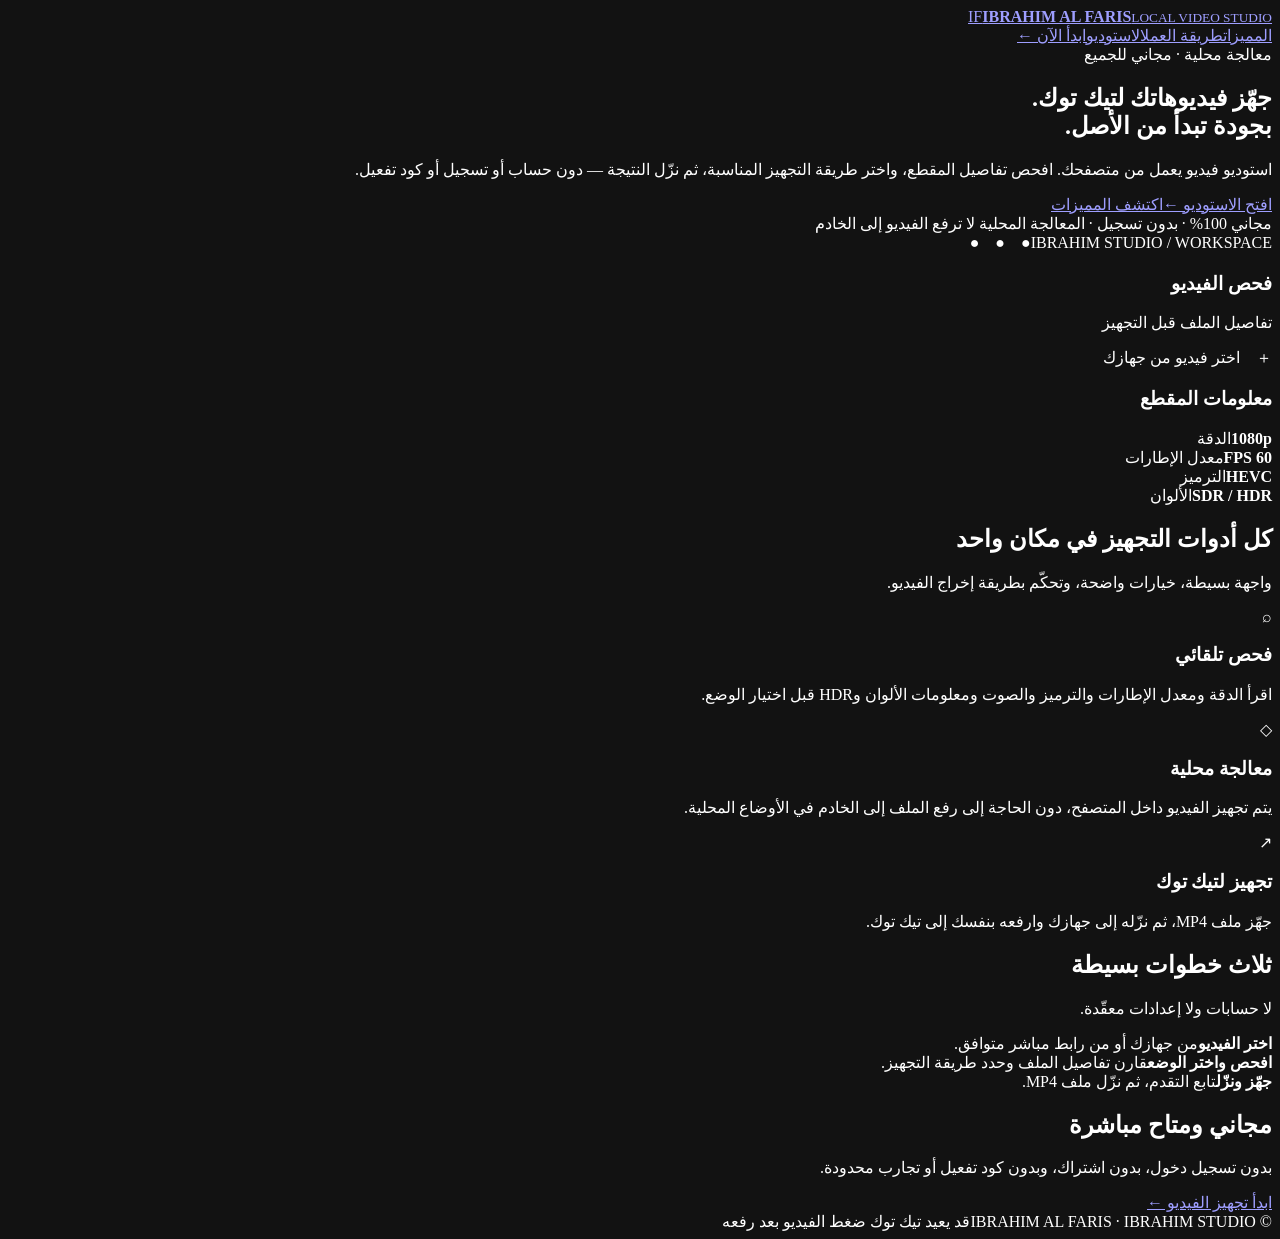
==== commit 6a1cf864: "Hide processing engine name from homepage" ====
--- a/index.html
+++ b/index.html
@@ -1,12 +1,12 @@
 <!doctype html><html lang="ar" dir="rtl"><head><meta charset="utf-8"><meta name="viewport" content="width=device-width,initial-scale=1,viewport-fit=cover"><meta name="theme-color" content="#090b10"><meta name="description" content="Ibrahim Studio — استوديو مجاني لتجهيز الفيديو لتيك توك"><title>IBRAHIM AL FARIS — استوديو تجهيز الفيديو</title><style>
-:root{color-scheme:dark;--bg:#090b10;--panel:#111722;--line:#293342;--text:#f5f7fb;--muted:#a6b0bf;--pink:#f34e76;--orange:#ff9b54;--grad:linear-gradient(105deg,var(--pink),var(--orange))}
+:root{color-scheme:dark;--bg:#090b10;--panel:#111722;--line:#293342;--text:#f5f7fb;--muted:#a6b0bf;--pink:#f34e76;--orange:#ff9b54;--grad:linear-gradient(105deg,var(--pink),var(--orange)}
 *{box-sizing:border-box}html{scroll-behavior:smooth}body{margin:0;background:radial-gradient(ellipse at 50% -15%,#222b3a 0%,#090b10 53%);color:var(--text);font-family:system-ui,-apple-system,"Segoe UI",Tahoma,Arial,sans-serif;line-height:1.7}a{color:inherit;text-decoration:none}.wrap{width:min(1080px,calc(100% - 34px));margin:auto}.top{height:76px;display:flex;align-items:center;justify-content:space-between;border-bottom:1px solid #ffffff12}.brand{display:flex;align-items:center;gap:12px}.logo{width:42px;height:42px;border-radius:13px;background:var(--grad);display:grid;place-items:center;color:#160d13;font-weight:950;font-size:18px}.brand strong{display:block;font-size:14px}.brand small{display:block;color:var(--muted);font-size:10px;letter-spacing:1.6px}.nav{display:flex;align-items:center;gap:22px;color:#c4ccd7;font-size:13px}.btn{display:inline-flex;align-items:center;justify-content:center;gap:9px;padding:12px 20px;border-radius:12px;font-weight:800;font-size:14px;background:var(--grad);color:#190d13;box-shadow:0 8px 24px #f34e762b}.btn.ghost{background:#151d29;color:#f4f6fa;border:1px solid #344154;box-shadow:none}.hero{padding:84px 0 62px;text-align:center}.eyebrow{display:inline-flex;align-items:center;gap:8px;border:1px solid #f34e7650;background:#f34e7610;border-radius:99px;padding:6px 13px;color:#ff9ab0;font-size:11px;font-weight:800}.dot{width:7px;height:7px;border-radius:50%;background:#63d49a}.hero h1{font-size:clamp(37px,7vw,68px);line-height:1.15;margin:23px auto 16px;max-width:820px}.gradient{background:var(--grad);-webkit-background-clip:text;background-clip:text;color:transparent}.lead{max-width:670px;margin:0 auto 27px;color:#b3bdca;font-size:clamp(14px,2vw,17px)}.actions{display:flex;justify-content:center;gap:12px;flex-wrap:wrap}.micro{margin-top:20px;color:#7f8b9c;font-size:11px}.preview{max-width:800px;margin:46px auto 0;padding:13px;border-radius:20px;border:1px solid #ffffff19;background:linear-gradient(145deg,#171f2c,#0d121b);box-shadow:0 25px 90px #0008;text-align:right}.previewbar{display:flex;justify-content:space-between;padding:4px 7px 13px;color:#8f9bac;font-size:11px}.previewbody{display:grid;grid-template-columns:1.15fr .85fr;gap:12px}.pane{background:#0a1019;border:1px solid #293545;border-radius:13px;padding:17px;min-height:150px}.pane h3{margin:0 0 8px;font-size:14px}.pane p{color:#9eabba;font-size:11px;margin:0}.fakefile{margin-top:17px;border:1px dashed #586477;border-radius:10px;padding:16px;text-align:center;color:#ff9ab0;font-size:12px}.metrics{display:grid;grid-template-columns:repeat(2,1fr);gap:8px;margin-top:12px}.metric{background:#141e2b;border-radius:9px;padding:10px}.metric b{display:block;font-size:15px}.metric span{font-size:10px;color:#9eabba}.section{padding:60px 0}.sectionhead{text-align:center;max-width:650px;margin:0 auto 28px}.sectionhead h2{font-size:clamp(25px,4vw,36px);margin:0 0 8px}.sectionhead p,.card p,.free p{color:var(--muted);font-size:13px}.grid{display:grid;grid-template-columns:repeat(3,1fr);gap:14px}.card{background:linear-gradient(145deg,#141c28,#0e141e);border:1px solid var(--line);border-radius:16px;padding:21px}.ico{width:38px;height:38px;border-radius:11px;background:#f34e7618;color:#ff91a9;display:grid;place-items:center;font-size:18px;margin-bottom:12px}.card h3{font-size:15px;margin:0 0 6px}.card p{margin:0}.steps{display:grid;grid-template-columns:repeat(3,1fr);gap:12px;counter-reset:step}.step{padding:17px;border:1px solid var(--line);border-radius:13px;background:#101722}.step b{display:block;margin-bottom:5px}.step:before{counter-increment:step;content:"0" counter(step);display:block;color:#ff8da7;font-size:11px;font-weight:900}.free{border:1px solid #f34e7655;background:linear-gradient(120deg,#f34e7612,#ff9b540b);border-radius:18px;padding:26px;display:flex;align-items:center;justify-content:space-between;gap:20px}.free h2{font-size:22px;margin:0 0 5px}.free p{margin:0}.footer{border-top:1px solid #ffffff13;padding:25px 0;color:#7f8b9c;font-size:11px}.footer .wrap{display:flex;justify-content:space-between;gap:15px;flex-wrap:wrap}
 @media(max-width:720px){.nav a:not(.btn){display:none}.hero{padding:62px 0 42px}.previewbody,.grid,.steps{grid-template-columns:1fr}.free{align-items:flex-start;flex-direction:column}.top{height:66px}.brand strong{font-size:12px}}
 </style></head><body>
 <header class="wrap top"><a class="brand" href="./"><span class="logo">IF</span><span><strong>IBRAHIM AL FARIS</strong><small>LOCAL VIDEO STUDIO</small></span></a><nav class="nav" aria-label="التنقل"><a href="#features">المميزات</a><a href="#how">طريقة العمل</a><a href="studio.html">الاستوديو</a><a class="btn" href="studio.html">ابدأ الآن ←</a></nav></header>
 <main><section class="wrap hero"><div class="eyebrow"><i class="dot"></i> معالجة محلية · مجاني للجميع</div><h1>جهّز فيديوهاتك لتيك توك.<br><span class="gradient">بجودة تبدأ من الأصل.</span></h1><p class="lead">استوديو فيديو يعمل من متصفحك. افحص تفاصيل المقطع، واختر طريقة التجهيز المناسبة، ثم نزّل النتيجة — دون حساب أو تسجيل أو كود تفعيل.</p><div class="actions"><a class="btn" href="studio.html">افتح الاستوديو ←</a><a class="btn ghost" href="#features">اكتشف المميزات</a></div><div class="micro">مجاني 100% · بدون تسجيل · المعالجة المحلية لا ترفع الفيديو إلى الخادم</div>
 <div class="preview"><div class="previewbar"><span>IBRAHIM STUDIO / WORKSPACE</span><span>●　●　●</span></div><div class="previewbody"><div class="pane"><h3>فحص الفيديو</h3><p>تفاصيل الملف قبل التجهيز</p><div class="fakefile">＋　اختر فيديو من جهازك</div></div><div class="pane"><h3>معلومات المقطع</h3><div class="metrics"><div class="metric"><b>1080p</b><span>الدقة</span></div><div class="metric"><b>60 FPS</b><span>معدل الإطارات</span></div><div class="metric"><b>HEVC</b><span>الترميز</span></div><div class="metric"><b>SDR / HDR</b><span>الألوان</span></div></div></div></div></div></section>
-<section class="section wrap" id="features"><div class="sectionhead"><h2>كل أدوات التجهيز في مكان واحد</h2><p>واجهة بسيطة، خيارات واضحة، وتحكّم بطريقة إخراج الفيديو.</p></div><div class="grid"><article class="card"><div class="ico">⌕</div><h3>فحص تلقائي</h3><p>اقرأ الدقة ومعدل الإطارات والترميز والصوت ومعلومات الألوان وHDR قبل اختيار الوضع.</p></article><article class="card"><div class="ico">◇</div><h3>معالجة محلية</h3><p>يعمل FFmpeg.wasm داخل المتصفح في الأوضاع المحلية، ولا يحتاج رفع الفيديو إلى الخادم.</p></article><article class="card"><div class="ico">↗</div><h3>تجهيز لتيك توك</h3><p>جهّز ملف MP4، ثم نزّله إلى جهازك وارفعه بنفسك إلى تيك توك.</p></article></div></section>
-<section class="section wrap" id="how"><div class="sectionhead"><h2>ثلاث خطوات بسيطة</h2><p>لا حسابات ولا إعدادات معقّدة.</p></div><div class="steps"><div class="step"><b>اختر الفيديو</b><span>من جهازك أو من رابط مباشر متوافق.</span></div><div class="step"><b>افحص واختر الوضع</b><span>قارن تفاصيل الملف وحدد طريقة التجهيز.</span></div><div class="step"><b>عالج ونزّل</b><span>تابع التقدم والسجل، ثم نزّل ملف MP4.</span></div></div></section>
+<section class="section wrap" id="features"><div class="sectionhead"><h2>كل أدوات التجهيز في مكان واحد</h2><p>واجهة بسيطة، خيارات واضحة، وتحكّم بطريقة إخراج الفيديو.</p></div><div class="grid"><article class="card"><div class="ico">⌕</div><h3>فحص تلقائي</h3><p>اقرأ الدقة ومعدل الإطارات والترميز والصوت ومعلومات الألوان وHDR قبل اختيار الوضع.</p></article><article class="card"><div class="ico">◇</div><h3>معالجة محلية</h3><p>يتم تجهيز الفيديو داخل المتصفح، دون الحاجة إلى رفع الملف إلى الخادم في الأوضاع المحلية.</p></article><article class="card"><div class="ico">↗</div><h3>تجهيز لتيك توك</h3><p>جهّز ملف MP4، ثم نزّله إلى جهازك وارفعه بنفسك إلى تيك توك.</p></article></div></section>
+<section class="section wrap" id="how"><div class="sectionhead"><h2>ثلاث خطوات بسيطة</h2><p>لا حسابات ولا إعدادات معقّدة.</p></div><div class="steps"><div class="step"><b>اختر الفيديو</b><span>من جهازك أو من رابط مباشر متوافق.</span></div><div class="step"><b>افحص واختر الوضع</b><span>قارن تفاصيل الملف وحدد طريقة التجهيز.</span></div><div class="step"><b>جهّز ونزّل</b><span>تابع التقدم، ثم نزّل ملف MP4.</span></div></div></section>
 <section class="section wrap"><div class="free"><div><h2>مجاني ومتاح مباشرة</h2><p>بدون تسجيل دخول، بدون اشتراك، وبدون كود تفعيل أو تجارب محدودة.</p></div><a class="btn" href="studio.html">ابدأ تجهيز الفيديو ←</a></div></section></main>
 <footer class="footer"><div class="wrap"><span>© IBRAHIM AL FARIS · IBRAHIM STUDIO</span><span>قد يعيد تيك توك ضغط الفيديو بعد رفعه</span></div></footer></body></html>
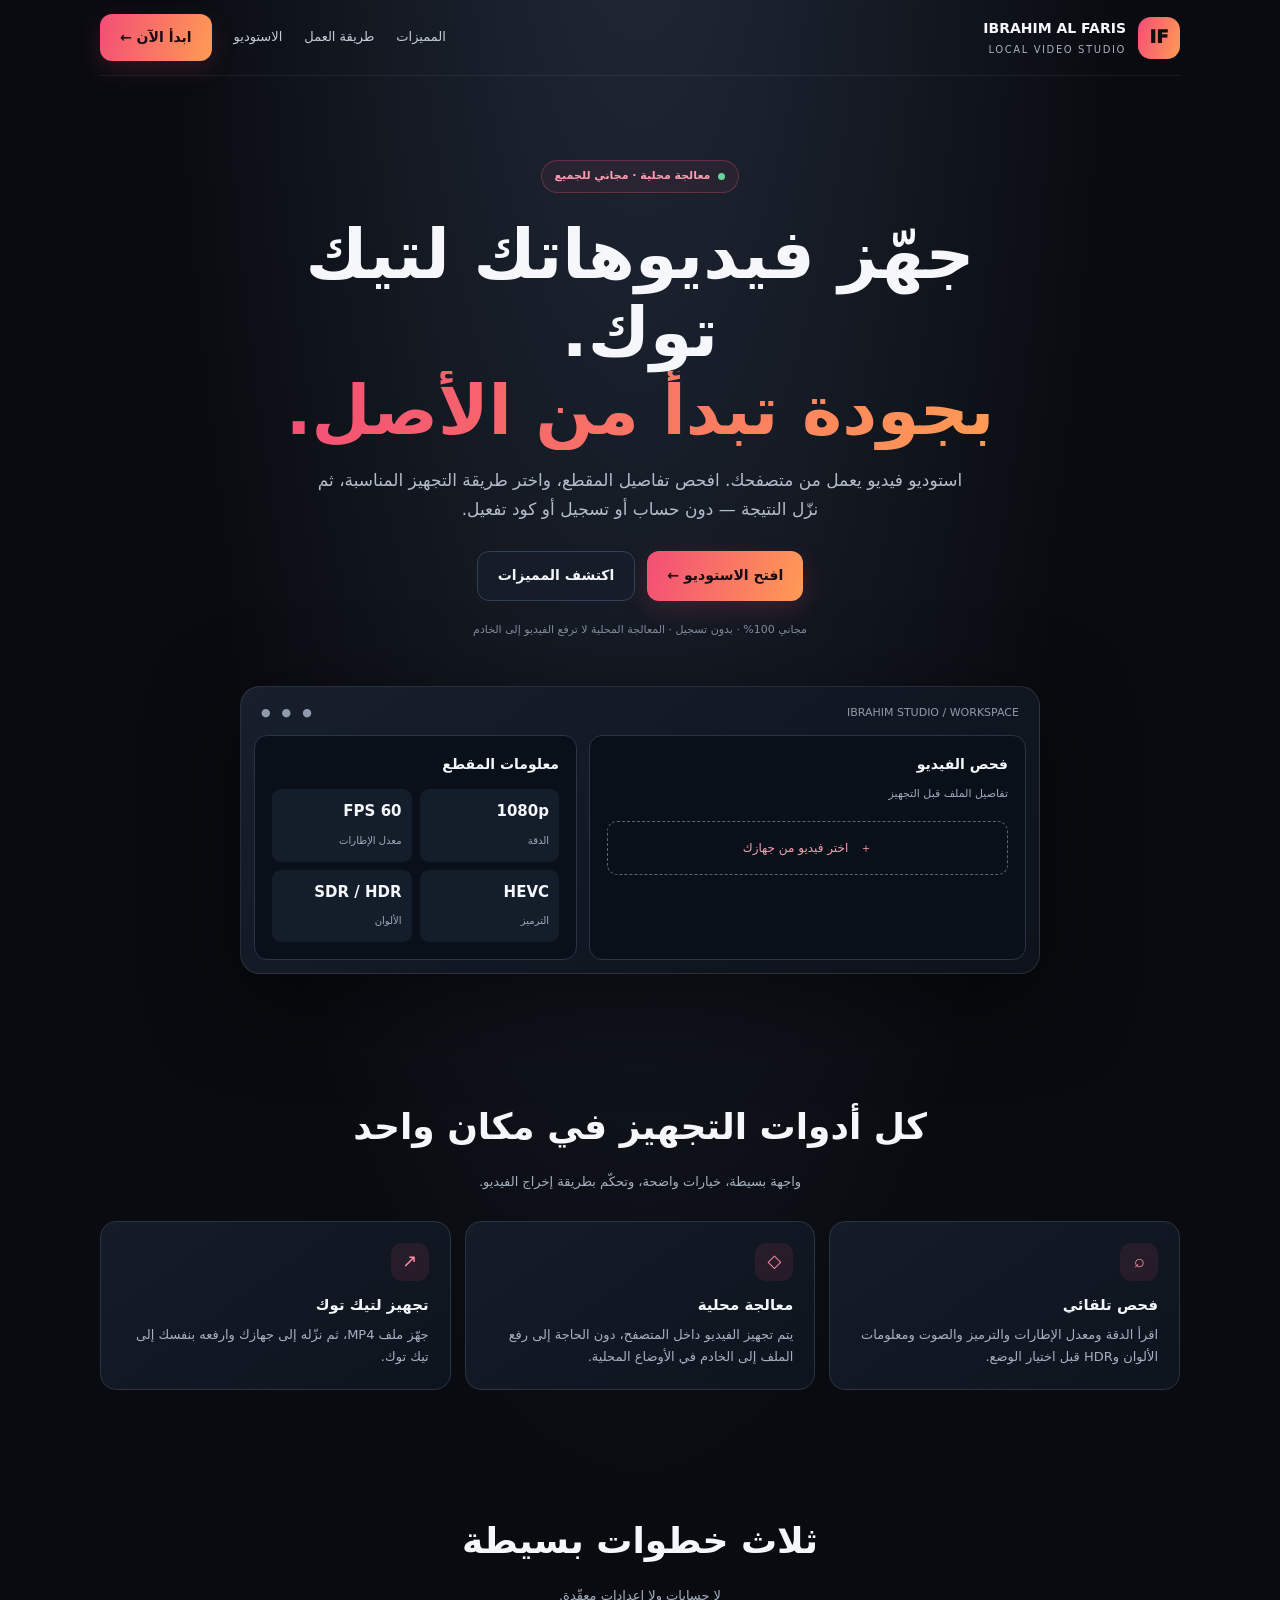
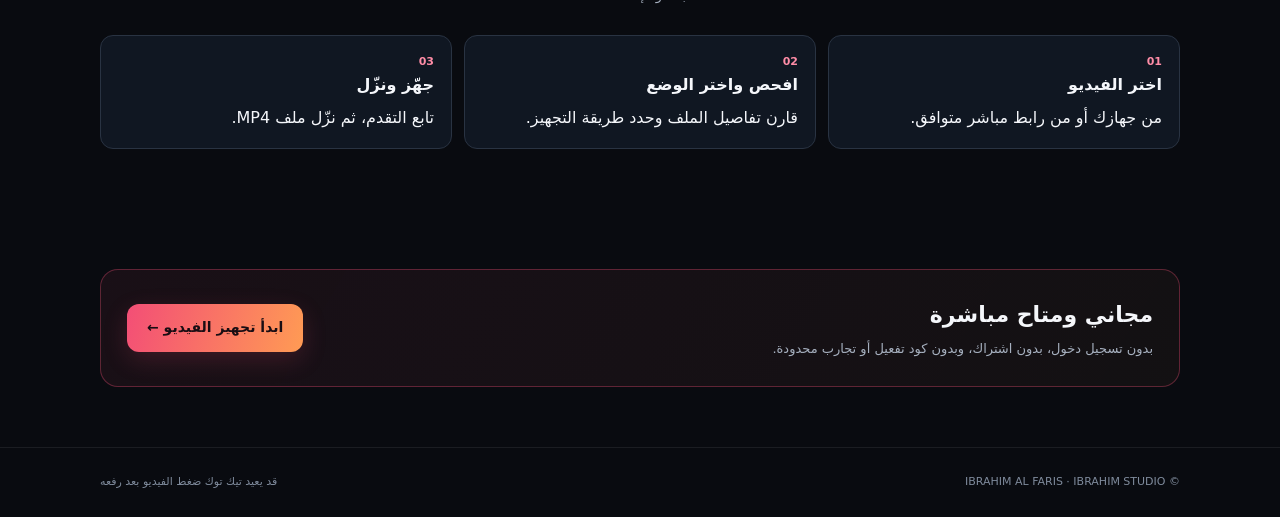
==== commit 7b98c137: "Fix homepage style after hiding engine label" ====
--- a/index.html
+++ b/index.html
@@ -1,5 +1,5 @@
 <!doctype html><html lang="ar" dir="rtl"><head><meta charset="utf-8"><meta name="viewport" content="width=device-width,initial-scale=1,viewport-fit=cover"><meta name="theme-color" content="#090b10"><meta name="description" content="Ibrahim Studio — استوديو مجاني لتجهيز الفيديو لتيك توك"><title>IBRAHIM AL FARIS — استوديو تجهيز الفيديو</title><style>
-:root{color-scheme:dark;--bg:#090b10;--panel:#111722;--line:#293342;--text:#f5f7fb;--muted:#a6b0bf;--pink:#f34e76;--orange:#ff9b54;--grad:linear-gradient(105deg,var(--pink),var(--orange)}
+:root{color-scheme:dark;--bg:#090b10;--panel:#111722;--line:#293342;--text:#f5f7fb;--muted:#a6b0bf;--pink:#f34e76;--orange:#ff9b54;--grad:linear-gradient(105deg,var(--pink),var(--orange))}
 *{box-sizing:border-box}html{scroll-behavior:smooth}body{margin:0;background:radial-gradient(ellipse at 50% -15%,#222b3a 0%,#090b10 53%);color:var(--text);font-family:system-ui,-apple-system,"Segoe UI",Tahoma,Arial,sans-serif;line-height:1.7}a{color:inherit;text-decoration:none}.wrap{width:min(1080px,calc(100% - 34px));margin:auto}.top{height:76px;display:flex;align-items:center;justify-content:space-between;border-bottom:1px solid #ffffff12}.brand{display:flex;align-items:center;gap:12px}.logo{width:42px;height:42px;border-radius:13px;background:var(--grad);display:grid;place-items:center;color:#160d13;font-weight:950;font-size:18px}.brand strong{display:block;font-size:14px}.brand small{display:block;color:var(--muted);font-size:10px;letter-spacing:1.6px}.nav{display:flex;align-items:center;gap:22px;color:#c4ccd7;font-size:13px}.btn{display:inline-flex;align-items:center;justify-content:center;gap:9px;padding:12px 20px;border-radius:12px;font-weight:800;font-size:14px;background:var(--grad);color:#190d13;box-shadow:0 8px 24px #f34e762b}.btn.ghost{background:#151d29;color:#f4f6fa;border:1px solid #344154;box-shadow:none}.hero{padding:84px 0 62px;text-align:center}.eyebrow{display:inline-flex;align-items:center;gap:8px;border:1px solid #f34e7650;background:#f34e7610;border-radius:99px;padding:6px 13px;color:#ff9ab0;font-size:11px;font-weight:800}.dot{width:7px;height:7px;border-radius:50%;background:#63d49a}.hero h1{font-size:clamp(37px,7vw,68px);line-height:1.15;margin:23px auto 16px;max-width:820px}.gradient{background:var(--grad);-webkit-background-clip:text;background-clip:text;color:transparent}.lead{max-width:670px;margin:0 auto 27px;color:#b3bdca;font-size:clamp(14px,2vw,17px)}.actions{display:flex;justify-content:center;gap:12px;flex-wrap:wrap}.micro{margin-top:20px;color:#7f8b9c;font-size:11px}.preview{max-width:800px;margin:46px auto 0;padding:13px;border-radius:20px;border:1px solid #ffffff19;background:linear-gradient(145deg,#171f2c,#0d121b);box-shadow:0 25px 90px #0008;text-align:right}.previewbar{display:flex;justify-content:space-between;padding:4px 7px 13px;color:#8f9bac;font-size:11px}.previewbody{display:grid;grid-template-columns:1.15fr .85fr;gap:12px}.pane{background:#0a1019;border:1px solid #293545;border-radius:13px;padding:17px;min-height:150px}.pane h3{margin:0 0 8px;font-size:14px}.pane p{color:#9eabba;font-size:11px;margin:0}.fakefile{margin-top:17px;border:1px dashed #586477;border-radius:10px;padding:16px;text-align:center;color:#ff9ab0;font-size:12px}.metrics{display:grid;grid-template-columns:repeat(2,1fr);gap:8px;margin-top:12px}.metric{background:#141e2b;border-radius:9px;padding:10px}.metric b{display:block;font-size:15px}.metric span{font-size:10px;color:#9eabba}.section{padding:60px 0}.sectionhead{text-align:center;max-width:650px;margin:0 auto 28px}.sectionhead h2{font-size:clamp(25px,4vw,36px);margin:0 0 8px}.sectionhead p,.card p,.free p{color:var(--muted);font-size:13px}.grid{display:grid;grid-template-columns:repeat(3,1fr);gap:14px}.card{background:linear-gradient(145deg,#141c28,#0e141e);border:1px solid var(--line);border-radius:16px;padding:21px}.ico{width:38px;height:38px;border-radius:11px;background:#f34e7618;color:#ff91a9;display:grid;place-items:center;font-size:18px;margin-bottom:12px}.card h3{font-size:15px;margin:0 0 6px}.card p{margin:0}.steps{display:grid;grid-template-columns:repeat(3,1fr);gap:12px;counter-reset:step}.step{padding:17px;border:1px solid var(--line);border-radius:13px;background:#101722}.step b{display:block;margin-bottom:5px}.step:before{counter-increment:step;content:"0" counter(step);display:block;color:#ff8da7;font-size:11px;font-weight:900}.free{border:1px solid #f34e7655;background:linear-gradient(120deg,#f34e7612,#ff9b540b);border-radius:18px;padding:26px;display:flex;align-items:center;justify-content:space-between;gap:20px}.free h2{font-size:22px;margin:0 0 5px}.free p{margin:0}.footer{border-top:1px solid #ffffff13;padding:25px 0;color:#7f8b9c;font-size:11px}.footer .wrap{display:flex;justify-content:space-between;gap:15px;flex-wrap:wrap}
 @media(max-width:720px){.nav a:not(.btn){display:none}.hero{padding:62px 0 42px}.previewbody,.grid,.steps{grid-template-columns:1fr}.free{align-items:flex-start;flex-direction:column}.top{height:66px}.brand strong{font-size:12px}}
 </style></head><body>
